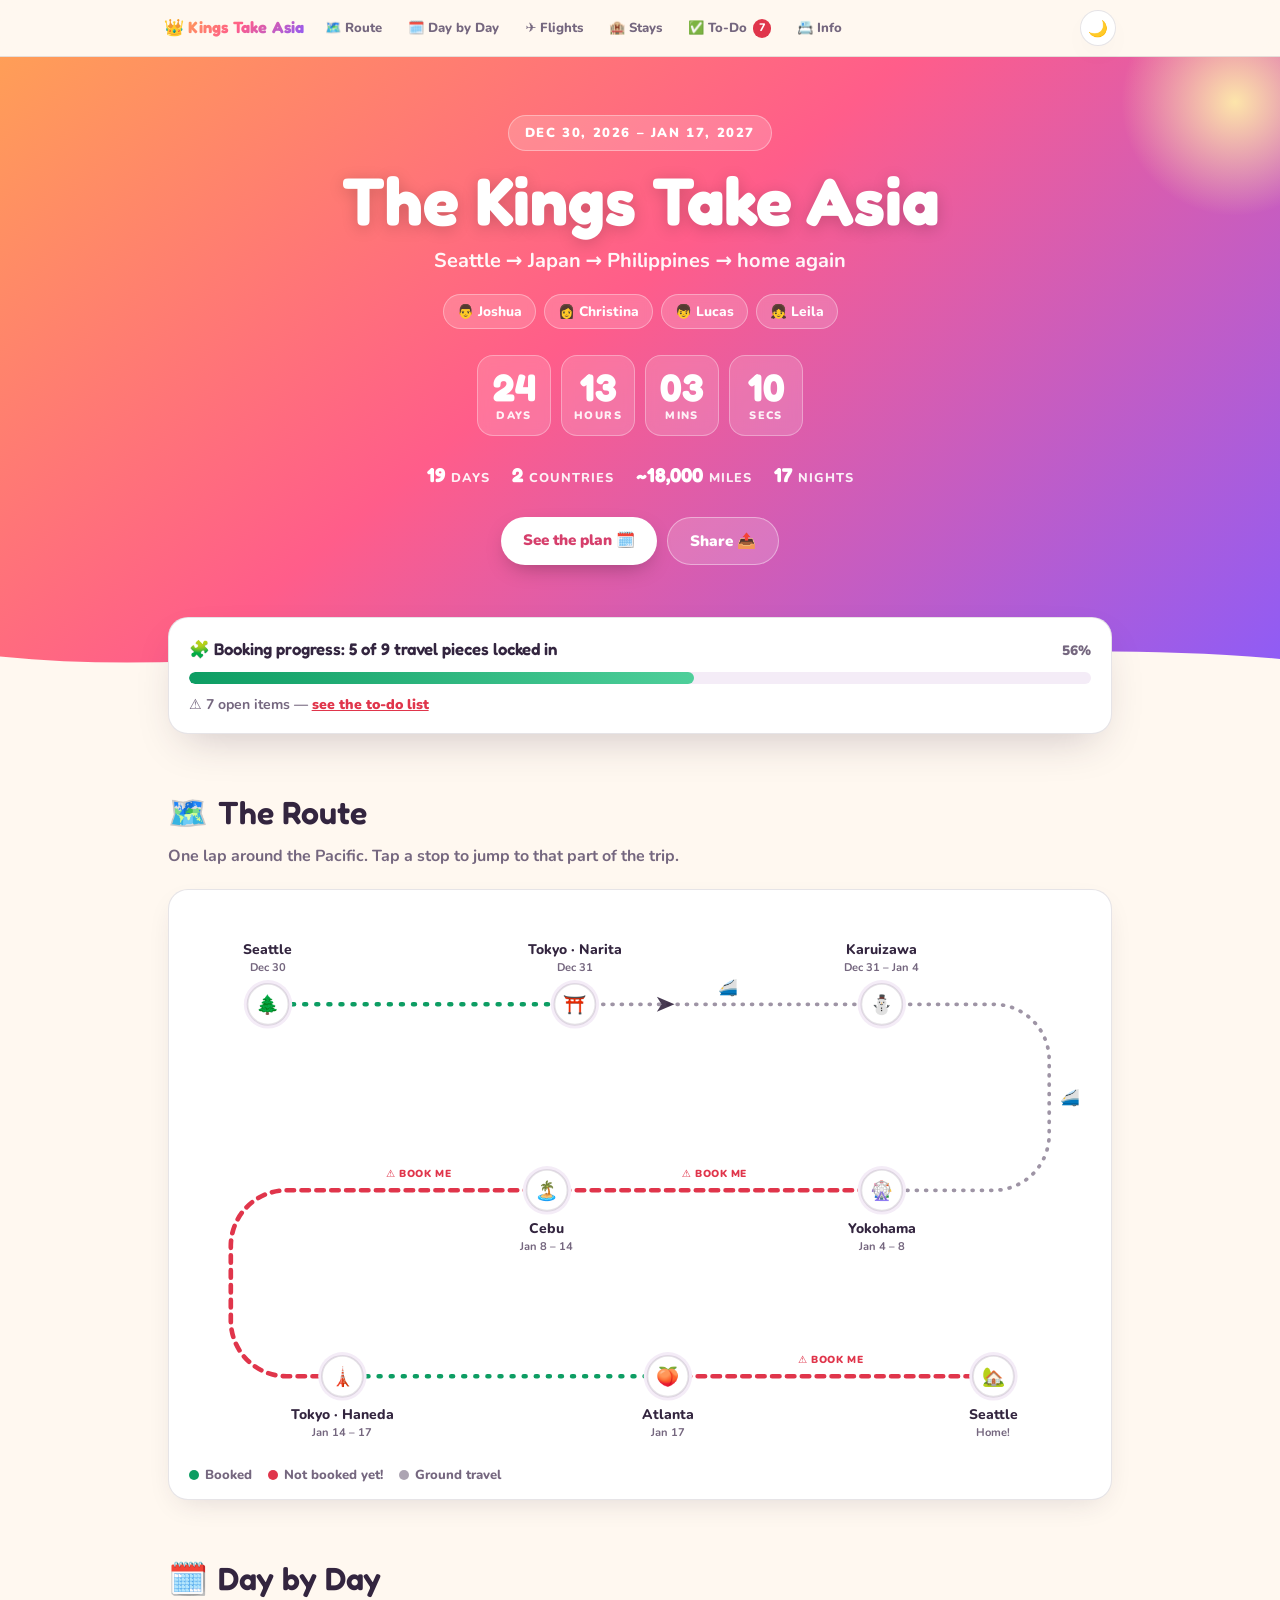
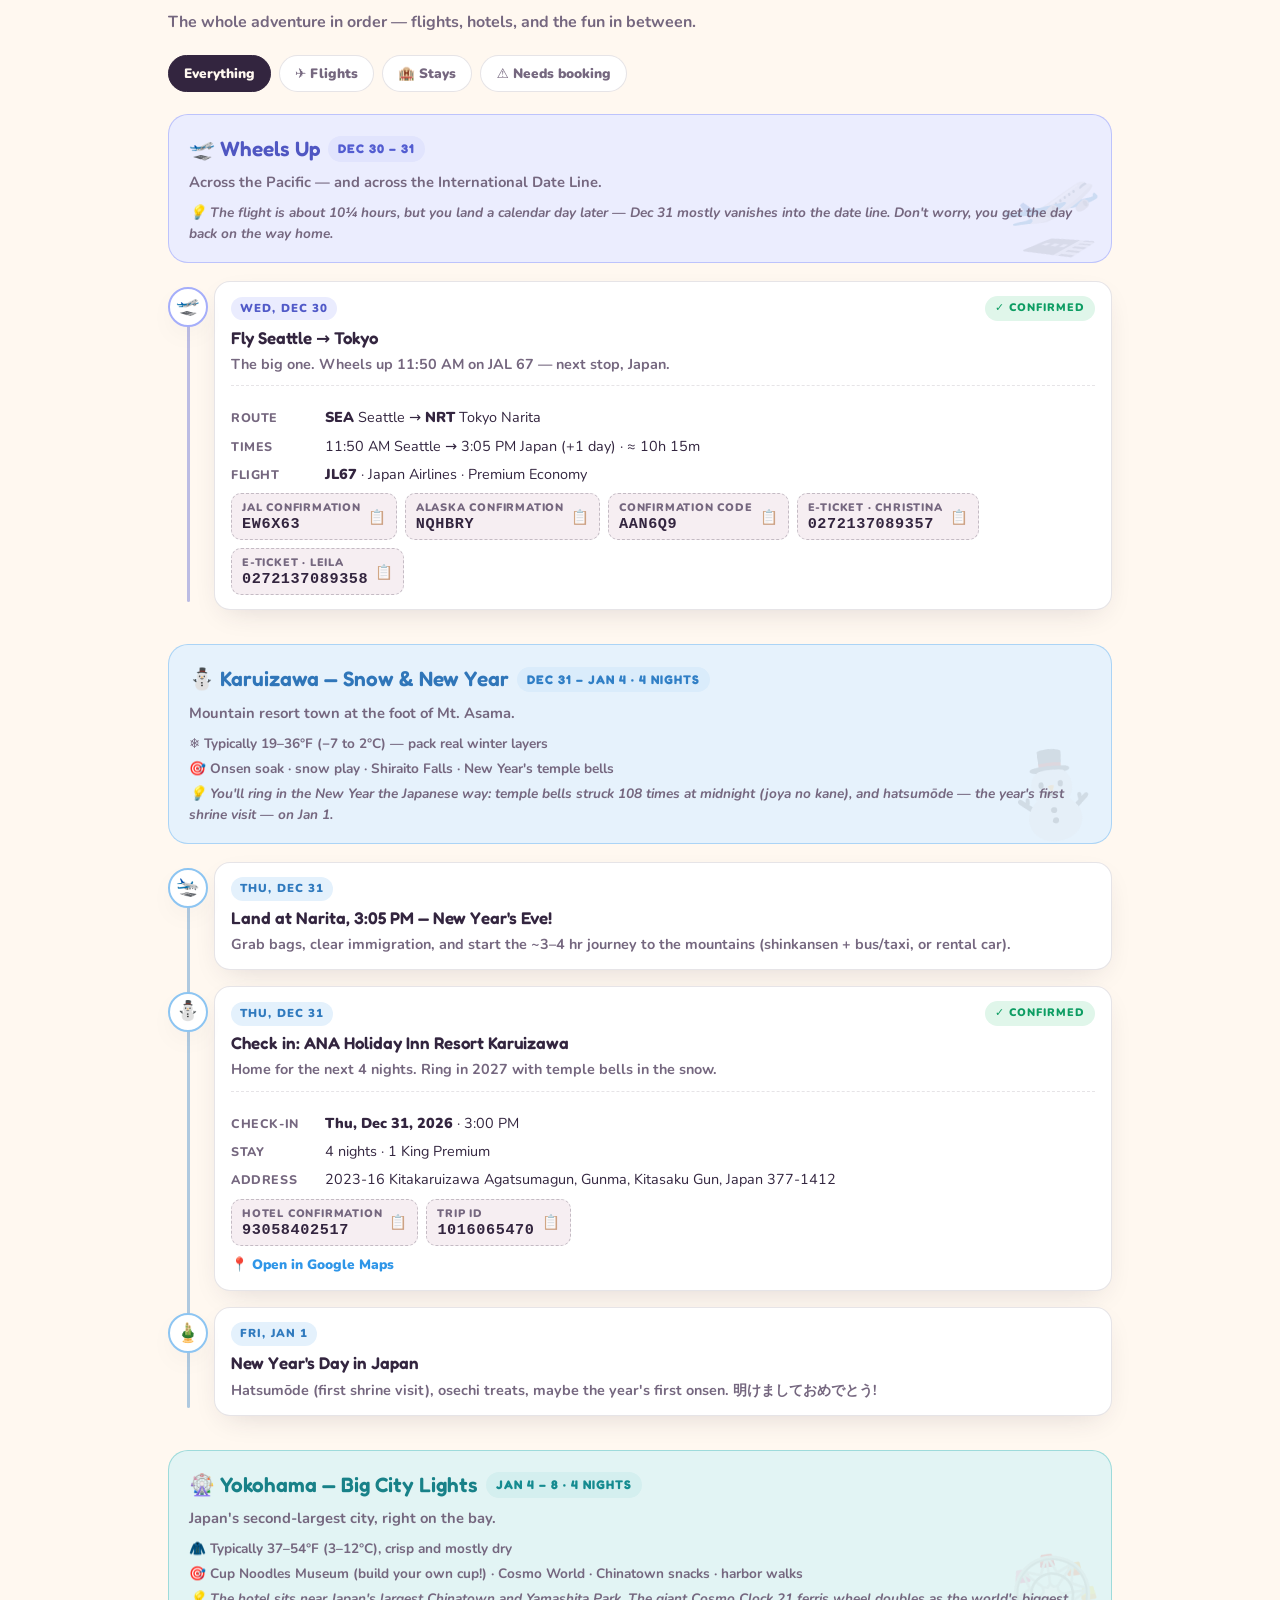
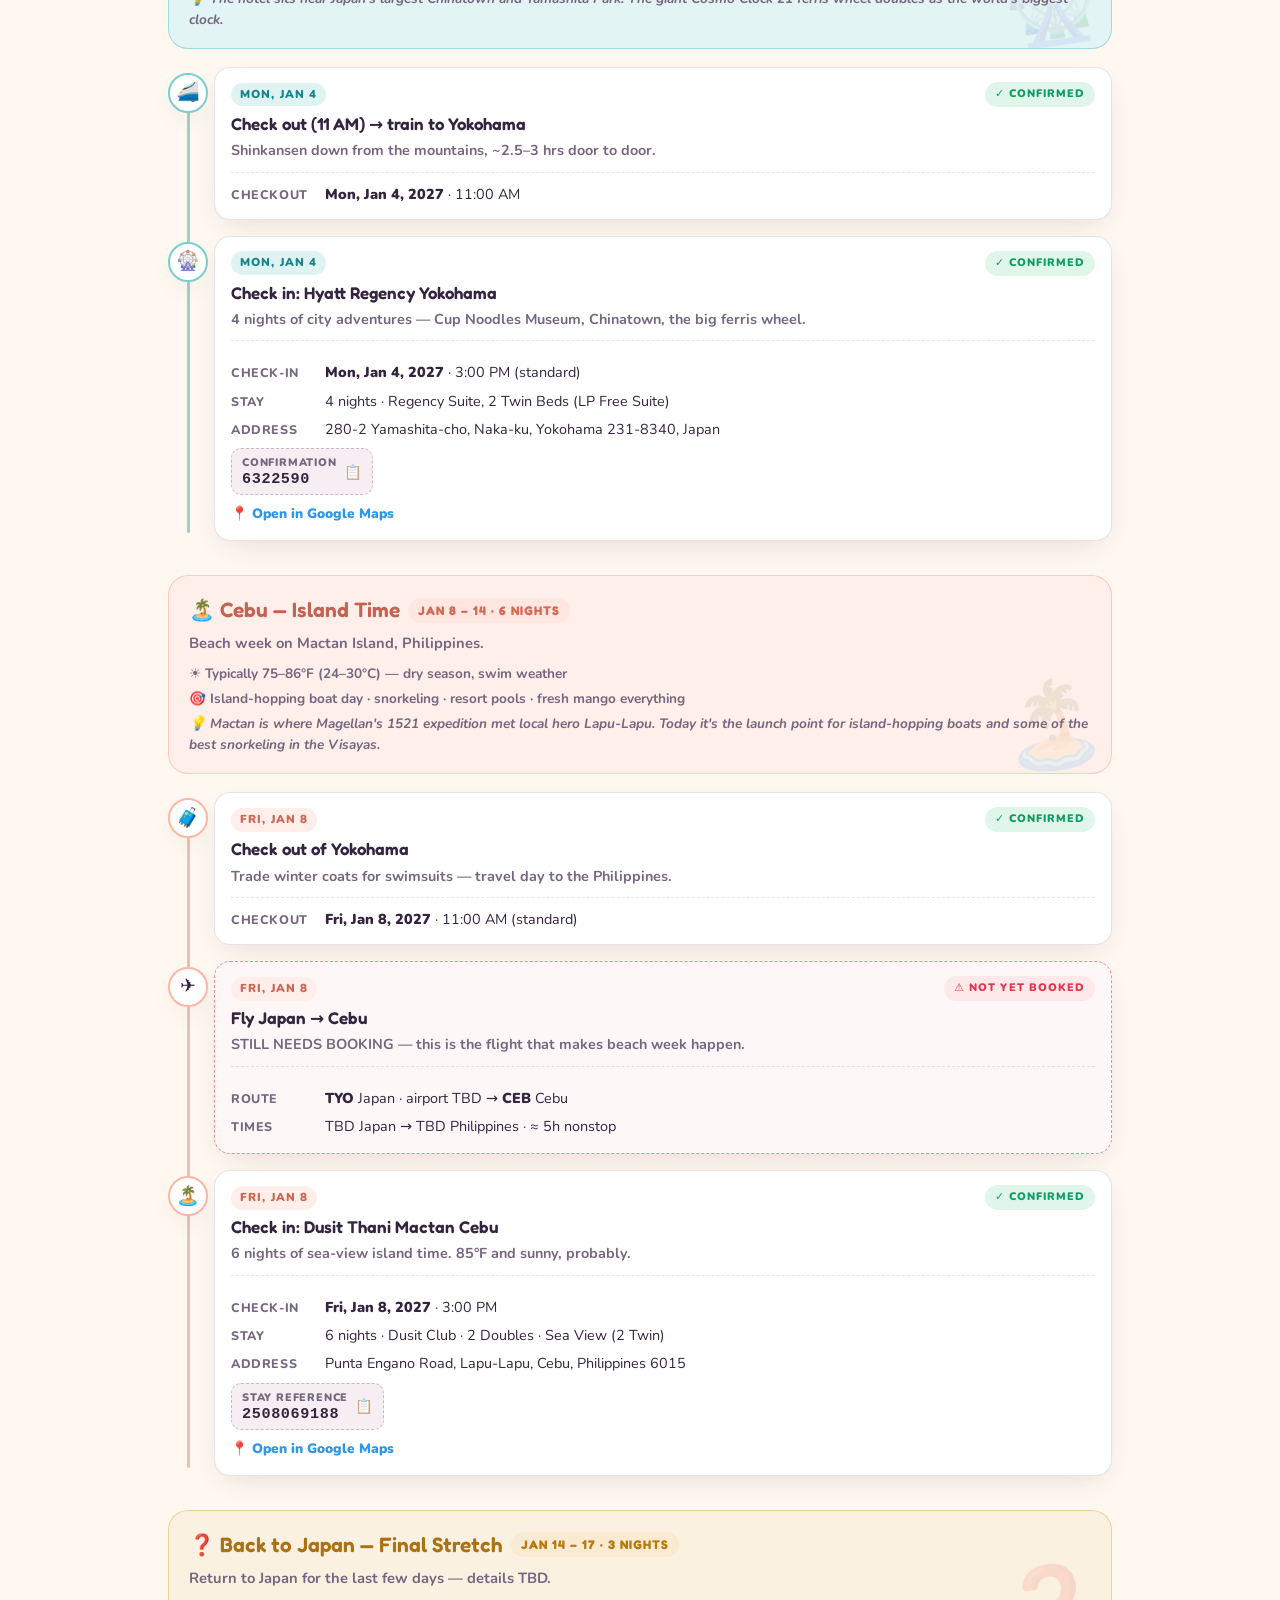
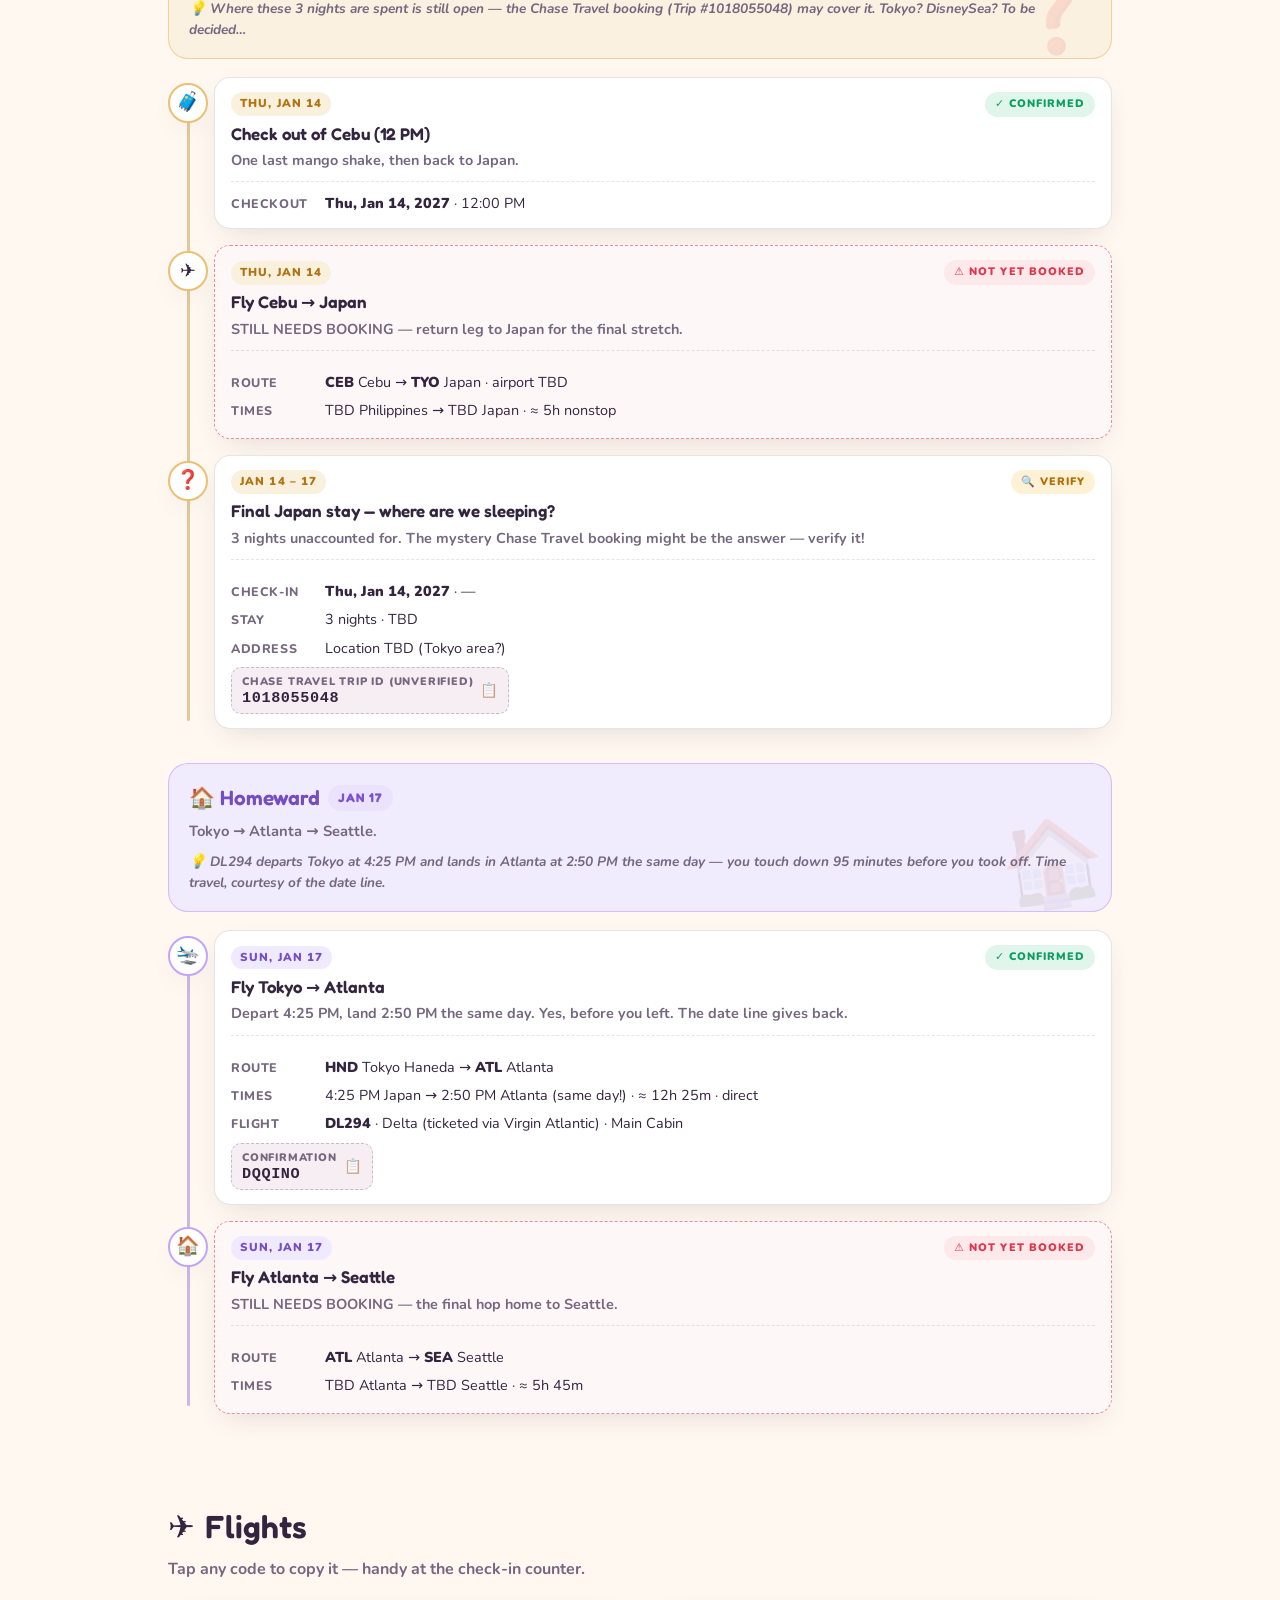
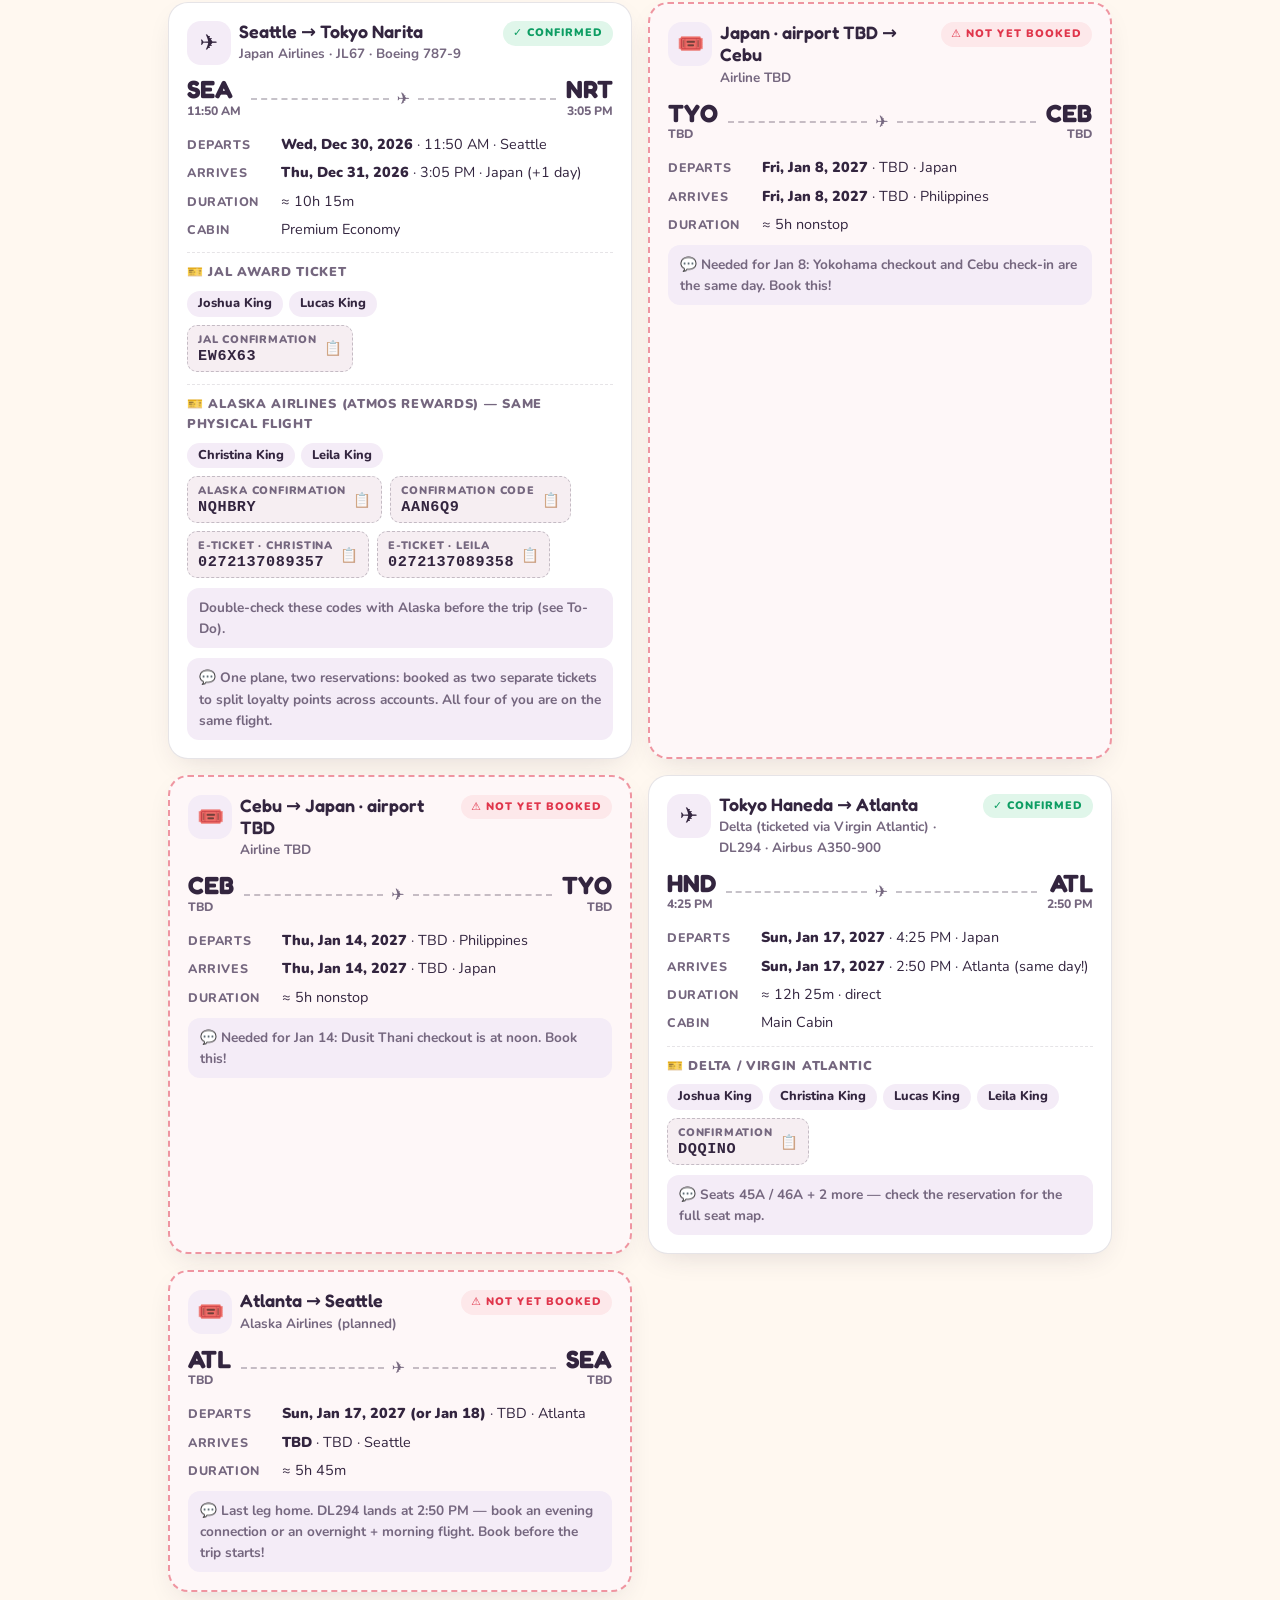
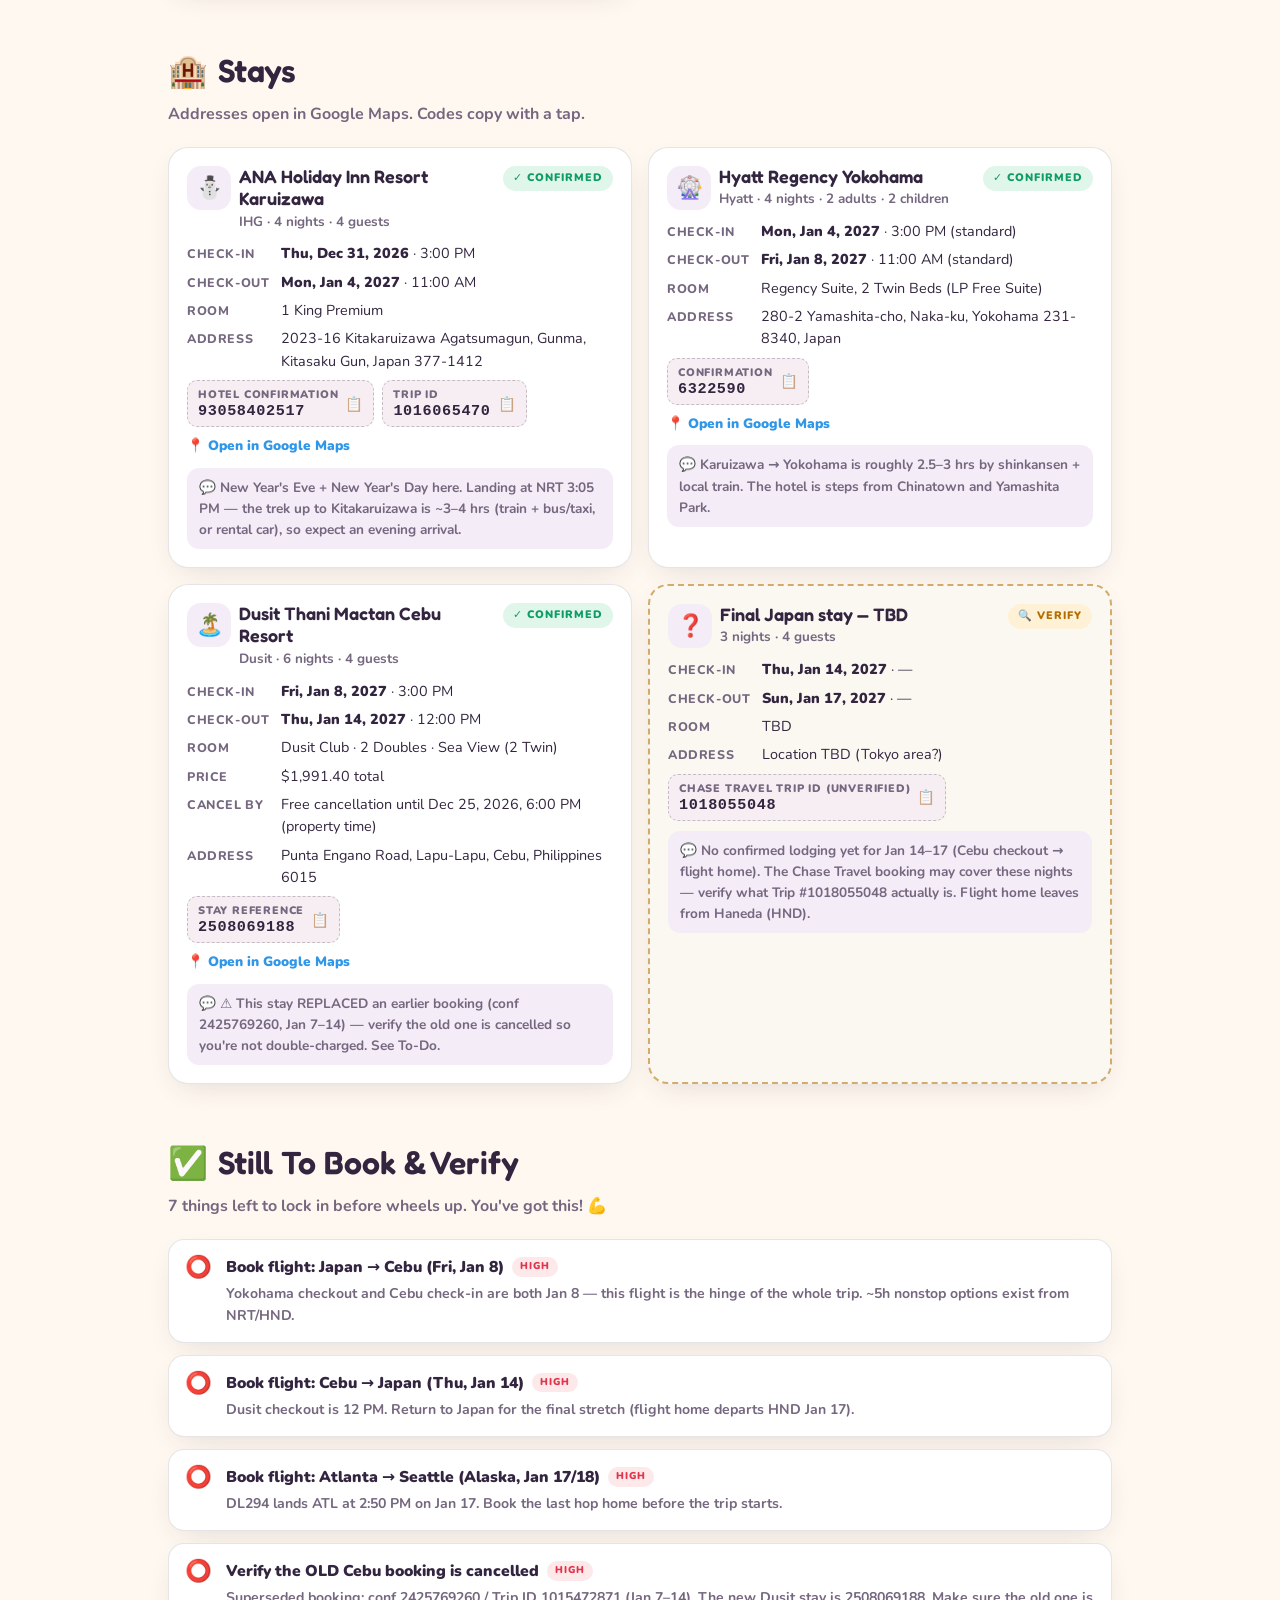
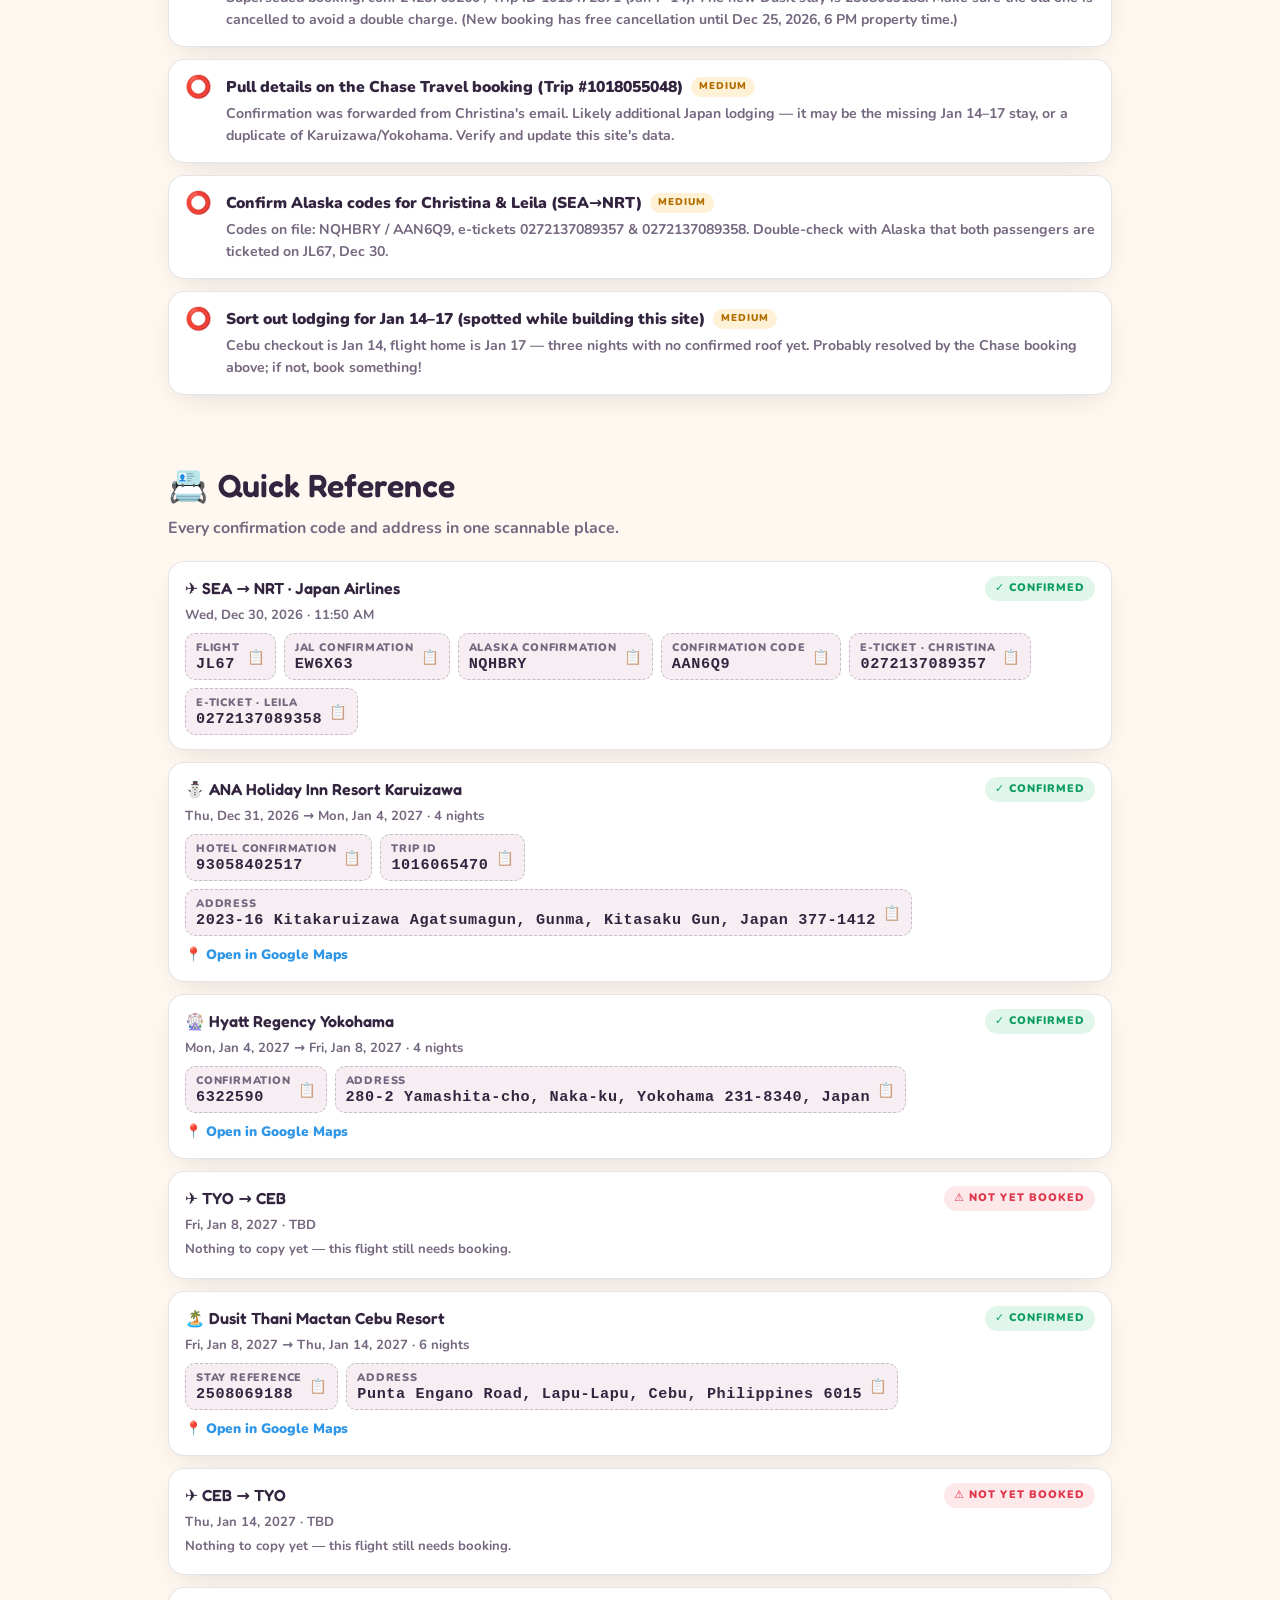
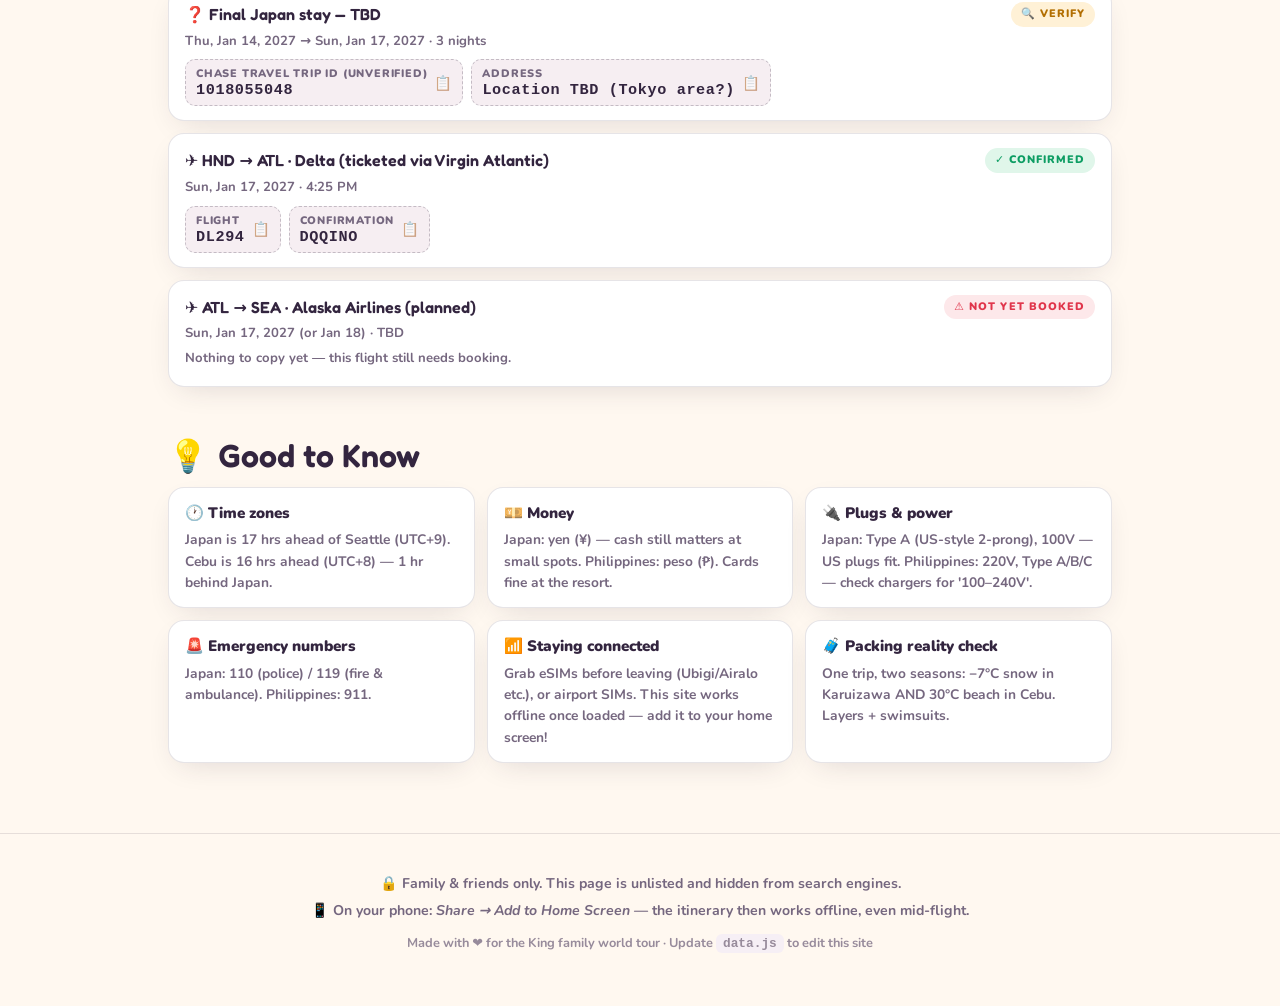
==== index.html @ c7a1ce99 "Build family Asia trip itinerary site (Dec 2026 – Jan 2027) Static, dependency-free site rendered en" ====
<!DOCTYPE html>
<html lang="en">
<head>
  <meta charset="UTF-8">
  <meta name="viewport" content="width=device-width, initial-scale=1, viewport-fit=cover">
  <title>The Kings Take Asia ✈️ Dec 2026 – Jan 2027</title>

  <!-- Private trip site: keep out of search engines -->
  <meta name="robots" content="noindex, nofollow, noarchive">
  <meta name="description" content="King family trip itinerary — Japan & Philippines, Dec 2026–Jan 2027.">

  <meta name="theme-color" content="#ff5d8a">
  <link rel="manifest" href="manifest.webmanifest">
  <link rel="icon" href="icons/favicon.svg" type="image/svg+xml">
  <link rel="apple-touch-icon" href="icons/apple-touch-icon.png">
  <meta name="apple-mobile-web-app-capable" content="yes">
  <meta name="apple-mobile-web-app-status-bar-style" content="black-translucent">
  <meta name="apple-mobile-web-app-title" content="Asia Trip">

  <link rel="preconnect" href="https://fonts.googleapis.com">
  <link rel="preconnect" href="https://fonts.gstatic.com" crossorigin>
  <link rel="stylesheet" href="https://fonts.googleapis.com/css2?family=Fredoka:wght@500;600;700&family=Nunito:wght@400;600;700;800;900&display=swap">

  <link rel="stylesheet" href="styles.css">
</head>
<body>

  <header class="nav" id="top">
    <div class="nav-inner">
      <a class="brand" href="#top">👑 <span>Kings&nbsp;Take&nbsp;Asia</span></a>
      <nav class="nav-links" aria-label="Sections">
        <a href="#route">🗺️ Route</a>
        <a href="#timeline">🗓️ Day&nbsp;by&nbsp;Day</a>
        <a href="#flights">✈️ Flights</a>
        <a href="#hotels">🏨 Stays</a>
        <a href="#todo">✅ To-Do <span class="todo-count" id="todoCount"></span></a>
        <a href="#info">📇 Info</a>
      </nav>
      <button class="theme-toggle" id="themeToggle" aria-label="Toggle dark mode" title="Toggle dark mode">🌙</button>
    </div>
  </header>

  <main>
    <!-- ============ HERO ============ -->
    <section class="hero">
      <div class="hero-decor" aria-hidden="true">
        <span class="cloud c1"></span><span class="cloud c2"></span><span class="cloud c3"></span>
        <span class="hero-plane">✈️</span>
        <span class="hero-sun"></span>
      </div>
      <div class="hero-inner">
        <p class="hero-kicker" id="heroDates">Dec 30, 2026 – Jan 17, 2027</p>
        <h1 id="heroTitle">The Kings Take Asia</h1>
        <p class="hero-sub" id="heroSub">Seattle → Japan → Philippines → home again</p>

        <div class="travelers" id="travelers"></div>

        <div class="countdown" id="countdown" aria-live="polite"></div>

        <div class="hero-stats" id="heroStats"></div>

        <div class="hero-actions">
          <a class="btn btn-light" href="#timeline">See the plan 🗓️</a>
          <button class="btn btn-ghost" id="shareBtn">Share 📤</button>
        </div>
      </div>
      <div class="hero-wave" aria-hidden="true">
        <svg viewBox="0 0 1440 90" preserveAspectRatio="none"><path d="M0,50 C240,95 480,0 720,35 C960,70 1200,15 1440,55 L1440,90 L0,90 Z" fill="var(--bg)"/></svg>
      </div>
    </section>

    <!-- booking progress card overlapping the hero -->
    <div class="wrap">
      <div class="progress-card reveal" id="progressCard"></div>
    </div>

    <!-- ============ ROUTE MAP ============ -->
    <section class="wrap" id="route">
      <h2 class="section-title"><span>🗺️</span> The Route</h2>
      <p class="section-sub">One lap around the Pacific. Tap a stop to jump to that part of the trip.</p>
      <div class="map-card reveal">
        <div class="map-scroll" id="routeMap"></div>
        <div class="map-legend">
          <span class="lg"><i class="dot dot-ok"></i> Booked</span>
          <span class="lg"><i class="dot dot-bad"></i> Not booked yet!</span>
          <span class="lg"><i class="dot dot-ground"></i> Ground travel</span>
        </div>
      </div>
    </section>

    <!-- ============ TIMELINE ============ -->
    <section class="wrap" id="timeline">
      <h2 class="section-title"><span>🗓️</span> Day by Day</h2>
      <p class="section-sub">The whole adventure in order — flights, hotels, and the fun in between.</p>
      <div class="filters" id="filters" role="group" aria-label="Filter timeline">
        <button class="chip" data-filter="all" aria-pressed="true">Everything</button>
        <button class="chip" data-filter="flight" aria-pressed="false">✈️ Flights</button>
        <button class="chip" data-filter="hotel" aria-pressed="false">🏨 Stays</button>
        <button class="chip chip-alert" data-filter="needed" aria-pressed="false">⚠️ Needs booking</button>
      </div>
      <div id="timelineList"></div>
    </section>

    <!-- ============ FLIGHTS ============ -->
    <section class="wrap" id="flights">
      <h2 class="section-title"><span>✈️</span> Flights</h2>
      <p class="section-sub">Tap any code to copy it — handy at the check-in counter.</p>
      <div class="card-grid" id="flightCards"></div>
    </section>

    <!-- ============ HOTELS ============ -->
    <section class="wrap" id="hotels">
      <h2 class="section-title"><span>🏨</span> Stays</h2>
      <p class="section-sub">Addresses open in Google Maps. Codes copy with a tap.</p>
      <div class="card-grid" id="hotelCards"></div>
    </section>

    <!-- ============ TO-DO ============ -->
    <section class="wrap" id="todo">
      <h2 class="section-title"><span>✅</span> Still To Book &amp; Verify</h2>
      <p class="section-sub" id="todoSub"></p>
      <div id="todoList"></div>
    </section>

    <!-- ============ QUICK REFERENCE ============ -->
    <section class="wrap" id="info">
      <h2 class="section-title"><span>📇</span> Quick Reference</h2>
      <p class="section-sub">Every confirmation code and address in one scannable place.</p>
      <div id="quickRef"></div>

      <h2 class="section-title mt"><span>💡</span> Good to Know</h2>
      <div class="know-grid" id="goodToKnow"></div>
    </section>
  </main>

  <footer class="footer">
    <p><strong>🔒 Family &amp; friends only.</strong> This page is unlisted and hidden from search engines.</p>
    <p>📱 On your phone: <em>Share → Add to Home Screen</em> — the itinerary then works offline, even mid-flight.</p>
    <p class="footer-heart">Made with ❤️ for the King family world tour · Update <code>data.js</code> to edit this site</p>
  </footer>

  <div class="toast" id="toast" role="status" aria-live="polite"></div>

  <script src="data.js"></script>
  <script src="app.js"></script>
</body>
</html>
---- styles.css ----
/* ============================================================
   KINGS TAKE ASIA — styles
   Mobile-first, light & dark themes, playful travel-poster vibe
   ============================================================ */

:root {
  --bg: #fff8f0;
  --card: #ffffff;
  --ink: #33253f;
  --muted: #75677f;
  --line: rgba(51, 37, 63, 0.12);
  --chip: #f4ecf7;
  --code-bg: #f6eef2;

  --sunset-a: #ff9e57;
  --sunset-b: #ff5d8a;
  --sunset-c: #8e5cf7;
  --hero-grad: linear-gradient(140deg, #ff9e57 0%, #ff5d8a 45%, #8e5cf7 100%);

  --ok: #0d9d63;
  --ok-bg: #e0f6ea;
  --bad: #e0354b;
  --bad-bg: #fde8ea;
  --warn: #b26e00;
  --warn-bg: #fff1d6;

  --ph-wheelsup: #5b6bf5;
  --ph-karuizawa: #2f96e8;
  --ph-yokohama: #0ea5a4;
  --ph-cebu: #ff7a59;
  --ph-finaljapan: #d98e00;
  --ph-homeward: #8e5cf7;

  --shadow: 0 10px 30px -12px rgba(51, 37, 63, 0.18);
  --shadow-lg: 0 18px 44px -16px rgba(51, 37, 63, 0.25);
  --radius: 20px;
  --font-display: "Fredoka", "Nunito", system-ui, sans-serif;
  --font-body: "Nunito", system-ui, -apple-system, "Segoe UI", sans-serif;
  --font-mono: ui-monospace, "SF Mono", SFMono-Regular, Menlo, Consolas, monospace;
}

[data-theme="dark"] {
  --bg: #171221;
  --card: #221a30;
  --ink: #f3edf7;
  --muted: #a89fb5;
  --line: rgba(243, 237, 247, 0.13);
  --chip: #2e2440;
  --code-bg: #2b2138;

  --ok: #34c98a;
  --ok-bg: rgba(52, 201, 138, 0.16);
  --bad: #ff6478;
  --bad-bg: rgba(255, 100, 120, 0.16);
  --warn: #ffb84d;
  --warn-bg: rgba(255, 184, 77, 0.15);

  --shadow: 0 10px 30px -12px rgba(0, 0, 0, 0.55);
  --shadow-lg: 0 18px 44px -16px rgba(0, 0, 0, 0.6);
}

* { box-sizing: border-box; }
html { scroll-behavior: smooth; }
body {
  margin: 0;
  font-family: var(--font-body);
  background: var(--bg);
  color: var(--ink);
  line-height: 1.55;
  -webkit-font-smoothing: antialiased;
  overflow-x: hidden;
}
img, svg { max-width: 100%; }
a { color: inherit; }

.wrap { max-width: 980px; margin: 0 auto; padding: 0 18px; }

/* ---------------- nav ---------------- */
.nav {
  position: sticky; top: 0; z-index: 50;
  background: color-mix(in srgb, var(--bg) 82%, transparent);
  backdrop-filter: blur(12px);
  -webkit-backdrop-filter: blur(12px);
  border-bottom: 1px solid var(--line);
}
.nav-inner {
  max-width: 980px; margin: 0 auto; padding: 10px 14px;
  display: flex; align-items: center; gap: 10px;
}
.brand {
  font-family: var(--font-display); font-weight: 700; font-size: 1.02rem;
  text-decoration: none; white-space: nowrap; letter-spacing: 0.2px;
}
.brand span {
  background: var(--hero-grad);
  -webkit-background-clip: text; background-clip: text; color: transparent;
}
.nav-links {
  display: flex; gap: 4px; overflow-x: auto; scrollbar-width: none;
  -webkit-overflow-scrolling: touch; flex: 1;
}
.nav-links::-webkit-scrollbar { display: none; }
.nav-links a {
  text-decoration: none; font-weight: 800; font-size: 0.82rem;
  padding: 7px 11px; border-radius: 999px; white-space: nowrap; color: var(--muted);
  transition: background 0.2s, color 0.2s;
}
.nav-links a:hover { background: var(--chip); color: var(--ink); }
.todo-count {
  display: inline-block; min-width: 18px; text-align: center;
  background: var(--bad); color: #fff; border-radius: 999px;
  font-size: 0.68rem; padding: 1px 5px; margin-left: 2px; vertical-align: 1px;
}
.theme-toggle {
  border: 1px solid var(--line); background: var(--card); color: var(--ink);
  border-radius: 999px; width: 36px; height: 36px; font-size: 1rem;
  cursor: pointer; flex-shrink: 0; box-shadow: var(--shadow);
}

/* ---------------- hero ---------------- */
.hero {
  position: relative; overflow: hidden;
  background: var(--hero-grad);
  color: #fff; text-align: center;
  padding: 58px 18px 110px;
}
.hero-decor { position: absolute; inset: 0; pointer-events: none; }
.hero-sun {
  position: absolute; top: -70px; right: -70px; width: 230px; height: 230px;
  border-radius: 50%;
  background: radial-gradient(circle, rgba(255, 236, 170, 0.95), rgba(255, 236, 170, 0) 70%);
}
.cloud {
  position: absolute; background: rgba(255, 255, 255, 0.22);
  border-radius: 999px; filter: blur(1px);
}
.cloud::before, .cloud::after {
  content: ""; position: absolute; background: inherit; border-radius: 50%;
}
.c1 { width: 130px; height: 34px; top: 18%; left: -140px; animation: drift 46s linear infinite; }
.c1::before { width: 50px; height: 50px; top: -24px; left: 22px; }
.c1::after { width: 34px; height: 34px; top: -14px; left: 66px; }
.c2 { width: 90px; height: 26px; top: 55%; left: -100px; animation: drift 62s linear 8s infinite; }
.c2::before { width: 36px; height: 36px; top: -17px; left: 16px; }
.c2::after { width: 26px; height: 26px; top: -10px; left: 46px; }
.c3 { width: 150px; height: 38px; top: 34%; left: -160px; animation: drift 74s linear 20s infinite; }
.c3::before { width: 56px; height: 56px; top: -26px; left: 28px; }
.c3::after { width: 40px; height: 40px; top: -16px; left: 80px; }
@keyframes drift {
  from { transform: translateX(0); }
  to { transform: translateX(calc(100vw + 340px)); }
}
.hero-plane {
  position: absolute; font-size: 26px; top: 24%; left: -60px;
  animation: fly 19s linear infinite;
  filter: drop-shadow(0 4px 6px rgba(0, 0, 0, 0.18));
}
@keyframes fly {
  0%   { transform: translate(0, 0) rotate(-8deg); }
  50%  { transform: translate(55vw, -34px) rotate(4deg); }
  100% { transform: translate(calc(100vw + 120px), -10px) rotate(-6deg); }
}

.hero-inner { position: relative; max-width: 760px; margin: 0 auto; }
.hero-kicker {
  display: inline-block; font-weight: 900; font-size: 0.82rem; letter-spacing: 1.6px;
  text-transform: uppercase; background: rgba(255, 255, 255, 0.18);
  padding: 7px 16px; border-radius: 999px; margin: 0 0 14px;
  border: 1px solid rgba(255, 255, 255, 0.35);
}
.hero h1 {
  font-family: var(--font-display); font-weight: 700;
  font-size: clamp(2.5rem, 8.5vw, 4.2rem);
  margin: 0 0 8px; line-height: 1.06;
  text-shadow: 0 3px 16px rgba(0, 0, 0, 0.18);
}
.hero-sub { font-size: clamp(1rem, 3.4vw, 1.25rem); font-weight: 700; opacity: 0.95; margin: 0 0 18px; }

.travelers { display: flex; flex-wrap: wrap; gap: 8px; justify-content: center; margin-bottom: 26px; }
.traveler {
  background: rgba(255, 255, 255, 0.16); border: 1px solid rgba(255, 255, 255, 0.34);
  padding: 6px 13px; border-radius: 999px; font-weight: 800; font-size: 0.86rem;
  backdrop-filter: blur(4px);
}

.countdown { display: flex; gap: 10px; justify-content: center; margin-bottom: 24px; flex-wrap: wrap; }
.cd-box {
  background: rgba(255, 255, 255, 0.15); border: 1px solid rgba(255, 255, 255, 0.32);
  border-radius: 16px; padding: 10px 6px; min-width: 74px;
  backdrop-filter: blur(6px); -webkit-backdrop-filter: blur(6px);
}
.cd-num { font-family: var(--font-display); font-weight: 700; font-size: clamp(1.7rem, 6.5vw, 2.4rem); line-height: 1.1; font-variant-numeric: tabular-nums; }
.cd-lbl { font-size: 0.68rem; font-weight: 900; letter-spacing: 1.4px; text-transform: uppercase; opacity: 0.9; }
.cd-msg { font-family: var(--font-display); font-weight: 600; font-size: 1.25rem; }

.hero-stats { display: flex; flex-wrap: wrap; gap: 8px 22px; justify-content: center; margin-bottom: 26px; }
.hstat { display: flex; align-items: baseline; gap: 6px; }
.hstat b { font-family: var(--font-display); font-size: 1.25rem; font-weight: 700; }
.hstat span { font-size: 0.8rem; font-weight: 800; text-transform: uppercase; letter-spacing: 1px; opacity: 0.9; }

.hero-actions { display: flex; gap: 10px; justify-content: center; flex-wrap: wrap; }
.btn {
  font-family: var(--font-body); font-weight: 900; font-size: 0.95rem;
  padding: 12px 22px; border-radius: 999px; cursor: pointer;
  text-decoration: none; border: none; transition: transform 0.15s, box-shadow 0.15s;
}
.btn:active { transform: scale(0.97); }
.btn-light { background: #fff; color: #d63f6c; box-shadow: 0 8px 22px -8px rgba(0, 0, 0, 0.35); }
.btn-light:hover { transform: translateY(-2px); }
.btn-ghost { background: rgba(255, 255, 255, 0.16); color: #fff; border: 1px solid rgba(255, 255, 255, 0.4); }
.btn-ghost:hover { background: rgba(255, 255, 255, 0.26); }

.hero-wave { position: absolute; left: 0; right: 0; bottom: -1px; line-height: 0; }
.hero-wave svg { width: 100%; height: 44px; display: block; }

/* ---------------- progress card ---------------- */
.progress-card {
  background: var(--card); border: 1px solid var(--line); border-radius: var(--radius);
  box-shadow: var(--shadow-lg); padding: 18px 20px;
  margin: -58px auto 0; position: relative; z-index: 2;
}
.progress-top { display: flex; justify-content: space-between; align-items: baseline; gap: 10px; flex-wrap: wrap; margin-bottom: 10px; }
.progress-title { font-family: var(--font-display); font-weight: 600; font-size: 1.05rem; }
.progress-pct { font-weight: 900; color: var(--muted); font-size: 0.85rem; }
.progress-bar { height: 12px; border-radius: 999px; background: var(--chip); overflow: hidden; }
.progress-fill {
  height: 100%; border-radius: 999px;
  background: linear-gradient(90deg, var(--ok), #4ecf9a);
  transition: width 1.2s cubic-bezier(0.2, 0.8, 0.2, 1);
}
.progress-note { margin: 10px 0 0; font-size: 0.88rem; color: var(--muted); font-weight: 700; }
.progress-note a { color: var(--bad); font-weight: 900; }

/* ---------------- sections ---------------- */
section.wrap { padding-top: 54px; scroll-margin-top: 64px; }
.section-title {
  font-family: var(--font-display); font-weight: 600;
  font-size: clamp(1.5rem, 5vw, 2rem); margin: 0 0 6px;
  display: flex; align-items: center; gap: 10px;
}
.section-title.mt { margin-top: 44px; }
.section-sub { margin: 0 0 20px; color: var(--muted); font-weight: 700; }

/* ---------------- route map ---------------- */
.map-card {
  background: var(--card); border: 1px solid var(--line);
  border-radius: var(--radius); box-shadow: var(--shadow); padding: 12px 6px 6px;
}
.map-scroll { overflow-x: auto; -webkit-overflow-scrolling: touch; }
.map-scroll svg { min-width: 730px; display: block; margin: 0 auto; }
.map-stop { cursor: pointer; }
.map-stop circle.halo { transition: r 0.2s; }
.map-stop:hover circle.halo { r: 30; }
.map-label { font-family: var(--font-body); font-weight: 800; font-size: 15px; fill: var(--ink); }
.map-sublabel { font-family: var(--font-body); font-weight: 700; font-size: 12px; fill: var(--muted); }
.map-seg-label { font-family: var(--font-body); font-weight: 900; font-size: 11px; letter-spacing: 0.6px; }
.map-legend { display: flex; gap: 16px; flex-wrap: wrap; padding: 10px 14px 8px; font-size: 0.82rem; font-weight: 800; color: var(--muted); }
.lg { display: inline-flex; align-items: center; gap: 6px; }
.dot { width: 10px; height: 10px; border-radius: 50%; display: inline-block; }
.dot-ok { background: var(--ok); }
.dot-bad { background: var(--bad); }
.dot-ground { background: var(--muted); opacity: 0.6; }

@keyframes dashflow { to { stroke-dashoffset: -26; } }
.seg-ok { stroke: var(--ok); animation: dashflow 1.6s linear infinite; }
.seg-bad { stroke: var(--bad); animation: pulse-line 1.6s ease-in-out infinite; }
@keyframes pulse-line { 0%, 100% { opacity: 1; } 50% { opacity: 0.45; } }
.seg-ground { stroke: var(--muted); opacity: 0.7; }

/* ---------------- filters ---------------- */
.filters { display: flex; gap: 8px; flex-wrap: wrap; margin-bottom: 22px; }
.chip {
  font-family: var(--font-body); font-weight: 900; font-size: 0.85rem;
  border: 1.5px solid var(--line); background: var(--card); color: var(--muted);
  padding: 8px 15px; border-radius: 999px; cursor: pointer; transition: all 0.2s;
}
.chip[aria-pressed="true"] { background: var(--ink); color: var(--bg); border-color: var(--ink); }
.chip-alert[aria-pressed="true"] { background: var(--bad); border-color: var(--bad); color: #fff; }

/* ---------------- timeline ---------------- */
.chapter { margin-bottom: 10px; scroll-margin-top: 70px; }
.chapter-head {
  border-radius: var(--radius); padding: 18px 20px; margin-bottom: 18px;
  background: color-mix(in srgb, var(--ph) 12%, var(--card));
  border: 1.5px solid color-mix(in srgb, var(--ph) 32%, transparent);
  position: relative; overflow: hidden;
}
.chapter-head::after {
  content: attr(data-emoji); position: absolute; right: 6px; bottom: -18px;
  font-size: 5.2rem; opacity: 0.13; transform: rotate(-8deg);
}
.chapter-name {
  font-family: var(--font-display); font-weight: 600; font-size: 1.3rem;
  margin: 0; color: color-mix(in srgb, var(--ph) 72%, var(--ink));
  display: flex; align-items: center; gap: 8px; flex-wrap: wrap;
}
.chapter-dates {
  font-size: 0.78rem; font-weight: 900; letter-spacing: 1px; text-transform: uppercase;
  background: color-mix(in srgb, var(--ph) 18%, var(--card));
  color: color-mix(in srgb, var(--ph) 80%, var(--ink));
  padding: 3px 10px; border-radius: 999px;
}
.chapter-tagline { margin: 6px 0 0; font-weight: 700; color: var(--muted); font-size: 0.92rem; }
.chapter-meta { margin: 8px 0 0; font-size: 0.85rem; font-weight: 700; color: var(--muted); display: flex; flex-direction: column; gap: 4px; position: relative; z-index: 1; }
.chapter-fact { font-style: italic; }

.events { position: relative; padding-left: 46px; margin-bottom: 34px; }
.events::before {
  content: ""; position: absolute; left: 19px; top: 8px; bottom: 8px; width: 3px;
  border-radius: 3px; background: color-mix(in srgb, var(--ph) 30%, var(--line));
}
.event { position: relative; margin-bottom: 16px; }
.event-dot {
  position: absolute; left: -46px; top: 6px; width: 40px; height: 40px;
  border-radius: 50%; background: var(--card);
  border: 2.5px solid color-mix(in srgb, var(--ph) 55%, var(--card));
  display: flex; align-items: center; justify-content: center; font-size: 19px;
  box-shadow: var(--shadow); z-index: 1;
}
.event-card {
  background: var(--card); border: 1px solid var(--line); border-radius: 16px;
  padding: 14px 16px; box-shadow: var(--shadow);
  transition: transform 0.18s, box-shadow 0.18s;
}
.event-card:hover { transform: translateY(-2px); box-shadow: var(--shadow-lg); }
.event.needed .event-card { border: 1.5px dashed color-mix(in srgb, var(--bad) 55%, transparent); background: color-mix(in srgb, var(--bad) 4%, var(--card)); }
.event-top { display: flex; align-items: center; gap: 8px; flex-wrap: wrap; margin-bottom: 4px; }
.event-date {
  font-size: 0.72rem; font-weight: 900; letter-spacing: 1.1px; text-transform: uppercase;
  color: color-mix(in srgb, var(--ph) 75%, var(--ink));
  background: color-mix(in srgb, var(--ph) 13%, var(--card));
  padding: 3px 9px; border-radius: 999px;
}
.event-title { font-family: var(--font-display); font-weight: 600; font-size: 1.06rem; margin: 0; }
.event-blurb { margin: 2px 0 0; color: var(--muted); font-weight: 700; font-size: 0.9rem; }
.event-details { margin-top: 10px; padding-top: 10px; border-top: 1px dashed var(--line); }

/* ---------------- badges ---------------- */
.badge {
  font-size: 0.68rem; font-weight: 900; letter-spacing: 1px; text-transform: uppercase;
  padding: 4px 10px; border-radius: 999px; white-space: nowrap; margin-left: auto;
}
.badge-confirmed { background: var(--ok-bg); color: var(--ok); }
.badge-needed { background: var(--bad-bg); color: var(--bad); animation: throb 1.8s ease-in-out infinite; }
.badge-verify { background: var(--warn-bg); color: var(--warn); }
@keyframes throb { 0%, 100% { box-shadow: 0 0 0 0 color-mix(in srgb, var(--bad) 35%, transparent); } 55% { box-shadow: 0 0 0 7px transparent; } }

/* ---------------- code chips / copy ---------------- */
.codes { display: flex; flex-wrap: wrap; gap: 8px; margin-top: 8px; }
.copy {
  display: inline-flex; align-items: center; gap: 7px;
  background: var(--code-bg); border: 1px dashed color-mix(in srgb, var(--ink) 25%, transparent);
  border-radius: 10px; padding: 6px 10px; cursor: pointer;
  font-family: var(--font-body); color: var(--ink); text-align: left;
  transition: border-color 0.2s, background 0.2s;
}
.copy:hover { border-color: var(--sunset-b); }
.copy .cl { font-size: 0.68rem; font-weight: 900; text-transform: uppercase; letter-spacing: 0.8px; color: var(--muted); display: block; }
.copy .cv { font-family: var(--font-mono); font-weight: 700; font-size: 0.95rem; letter-spacing: 0.6px; display: block; }
.copy .ci { font-size: 0.9rem; opacity: 0.6; }
.copy.copied { background: var(--ok-bg); border-color: var(--ok); }
.copy.copied .ci { opacity: 1; }

/* ---------------- generic cards (flights/hotels) ---------------- */
.card-grid { display: grid; gap: 16px; }
@media (min-width: 760px) { .card-grid { grid-template-columns: 1fr 1fr; } }
.tcard {
  background: var(--card); border: 1px solid var(--line); border-radius: var(--radius);
  box-shadow: var(--shadow); padding: 18px; position: relative;
  transition: transform 0.18s, box-shadow 0.18s;
}
.tcard:hover { transform: translateY(-3px); box-shadow: var(--shadow-lg); }
.tcard.needed { border: 2px dashed color-mix(in srgb, var(--bad) 50%, transparent); background: color-mix(in srgb, var(--bad) 4%, var(--card)); }
.tcard.verify { border: 2px dashed color-mix(in srgb, var(--warn) 55%, transparent); background: color-mix(in srgb, var(--warn) 5%, var(--card)); }
.tcard-top { display: flex; align-items: flex-start; gap: 8px; margin-bottom: 10px; }
.tcard-emoji {
  width: 44px; height: 44px; border-radius: 14px; flex-shrink: 0;
  display: flex; align-items: center; justify-content: center; font-size: 22px;
  background: var(--chip);
}
.tcard-title { font-family: var(--font-display); font-weight: 600; font-size: 1.12rem; margin: 0; line-height: 1.25; }
.tcard-sub { color: var(--muted); font-weight: 700; font-size: 0.84rem; margin: 1px 0 0; }

.route-line { display: flex; align-items: center; gap: 10px; margin: 12px 0; }
.route-code { font-family: var(--font-display); font-weight: 700; font-size: 1.55rem; line-height: 1; }
.route-city { font-size: 0.76rem; color: var(--muted); font-weight: 800; }
.route-arrow { flex: 1; display: flex; align-items: center; color: var(--muted); }
.route-arrow::before, .route-arrow::after { content: ""; flex: 1; border-top: 2px dashed color-mix(in srgb, var(--ink) 28%, transparent); }
.route-arrow span { padding: 0 8px; font-size: 1rem; }

.fact-rows { display: grid; gap: 6px; margin: 10px 0 2px; }
.fact { display: flex; gap: 8px; font-size: 0.9rem; align-items: baseline; }
.fact b { font-weight: 900; white-space: nowrap; }
.fact .fl { color: var(--muted); font-weight: 800; font-size: 0.78rem; text-transform: uppercase; letter-spacing: 0.6px; min-width: 86px; }
.tnote {
  margin: 10px 0 0; font-size: 0.85rem; font-weight: 700; color: var(--muted);
  background: var(--chip); border-radius: 12px; padding: 9px 12px;
}
.pax-list { display: flex; flex-wrap: wrap; gap: 6px; margin-top: 8px; }
.pax { background: var(--chip); border-radius: 999px; padding: 3px 11px; font-size: 0.8rem; font-weight: 800; }
.res-block { border-top: 1px dashed var(--line); margin-top: 12px; padding-top: 10px; }
.res-via { font-size: 0.8rem; font-weight: 900; text-transform: uppercase; letter-spacing: 0.7px; color: var(--muted); margin: 0; }
.map-link { display: inline-flex; align-items: center; gap: 6px; font-size: 0.85rem; font-weight: 900; color: var(--ph-karuizawa); text-decoration: none; margin-top: 8px; }
.map-link:hover { text-decoration: underline; }

/* ---------------- todo ---------------- */
.todo-item {
  display: flex; gap: 14px; background: var(--card); border: 1px solid var(--line);
  border-radius: 16px; box-shadow: var(--shadow); padding: 15px 16px; margin-bottom: 12px;
}
.todo-item.done { opacity: 0.55; }
.todo-item.done .todo-title { text-decoration: line-through; }
.todo-check { font-size: 1.35rem; line-height: 1.2; flex-shrink: 0; }
.todo-title { font-weight: 900; font-size: 0.98rem; margin: 0; display: flex; gap: 8px; align-items: center; flex-wrap: wrap; }
.todo-detail { margin: 4px 0 0; color: var(--muted); font-weight: 700; font-size: 0.88rem; }
.prio {
  font-size: 0.62rem; font-weight: 900; letter-spacing: 1px; text-transform: uppercase;
  padding: 2px 8px; border-radius: 999px;
}
.prio-high { background: var(--bad-bg); color: var(--bad); }
.prio-medium { background: var(--warn-bg); color: var(--warn); }

/* ---------------- quick ref ---------------- */
.qr-group {
  background: var(--card); border: 1px solid var(--line); border-radius: 16px;
  box-shadow: var(--shadow); padding: 14px 16px; margin-bottom: 12px;
}
.qr-head { display: flex; align-items: center; gap: 8px; flex-wrap: wrap; margin-bottom: 4px; }
.qr-title { font-family: var(--font-display); font-weight: 600; font-size: 1rem; margin: 0; }
.qr-sub { color: var(--muted); font-size: 0.82rem; font-weight: 700; margin: 0 0 4px; }

.know-grid { display: grid; gap: 12px; }
@media (min-width: 640px) { .know-grid { grid-template-columns: 1fr 1fr; } }
@media (min-width: 900px) { .know-grid { grid-template-columns: 1fr 1fr 1fr; } }
.know {
  background: var(--card); border: 1px solid var(--line); border-radius: 16px;
  box-shadow: var(--shadow); padding: 14px 16px;
}
.know h3 { margin: 0 0 4px; font-size: 0.95rem; font-weight: 900; }
.know p { margin: 0; color: var(--muted); font-weight: 700; font-size: 0.86rem; }

/* ---------------- footer / toast / misc ---------------- */
.footer {
  margin-top: 70px; padding: 34px 18px 46px; text-align: center;
  border-top: 1px solid var(--line); color: var(--muted); font-weight: 700; font-size: 0.88rem;
}
.footer p { margin: 5px 0; }
.footer code { background: var(--chip); padding: 2px 7px; border-radius: 6px; font-family: var(--font-mono); font-size: 0.8rem; }
.footer-heart { opacity: 0.75; font-size: 0.8rem; margin-top: 12px !important; }

.toast {
  position: fixed; left: 50%; bottom: 26px; transform: translateX(-50%) translateY(80px);
  background: var(--ink); color: var(--bg); font-weight: 900; font-size: 0.9rem;
  padding: 11px 20px; border-radius: 999px; box-shadow: var(--shadow-lg);
  opacity: 0; transition: transform 0.3s cubic-bezier(0.2, 0.9, 0.3, 1.3), opacity 0.3s;
  pointer-events: none; z-index: 99; max-width: 88vw; text-align: center;
}
.toast.show { transform: translateX(-50%) translateY(0); opacity: 1; }

.reveal { opacity: 0; transform: translateY(16px); }
.reveal.in { opacity: 1; transform: none; transition: opacity 0.55s ease, transform 0.55s ease; }

@media (prefers-reduced-motion: reduce) {
  *, *::before, *::after { animation: none !important; transition: none !important; }
  html { scroll-behavior: auto; }
  .reveal { opacity: 1; transform: none; }
}

@media print {
  .nav, .hero-decor, .hero-actions, .filters, .theme-toggle, .map-card, .footer .footer-heart { display: none !important; }
  .reveal { opacity: 1 !important; transform: none !important; }
  body { background: #fff; color: #000; }
  .hero { background: none; color: #000; padding: 10px; }
  .tcard, .event-card, .qr-group, .todo-item { box-shadow: none; break-inside: avoid; }
  section.wrap { padding-top: 18px; }
}
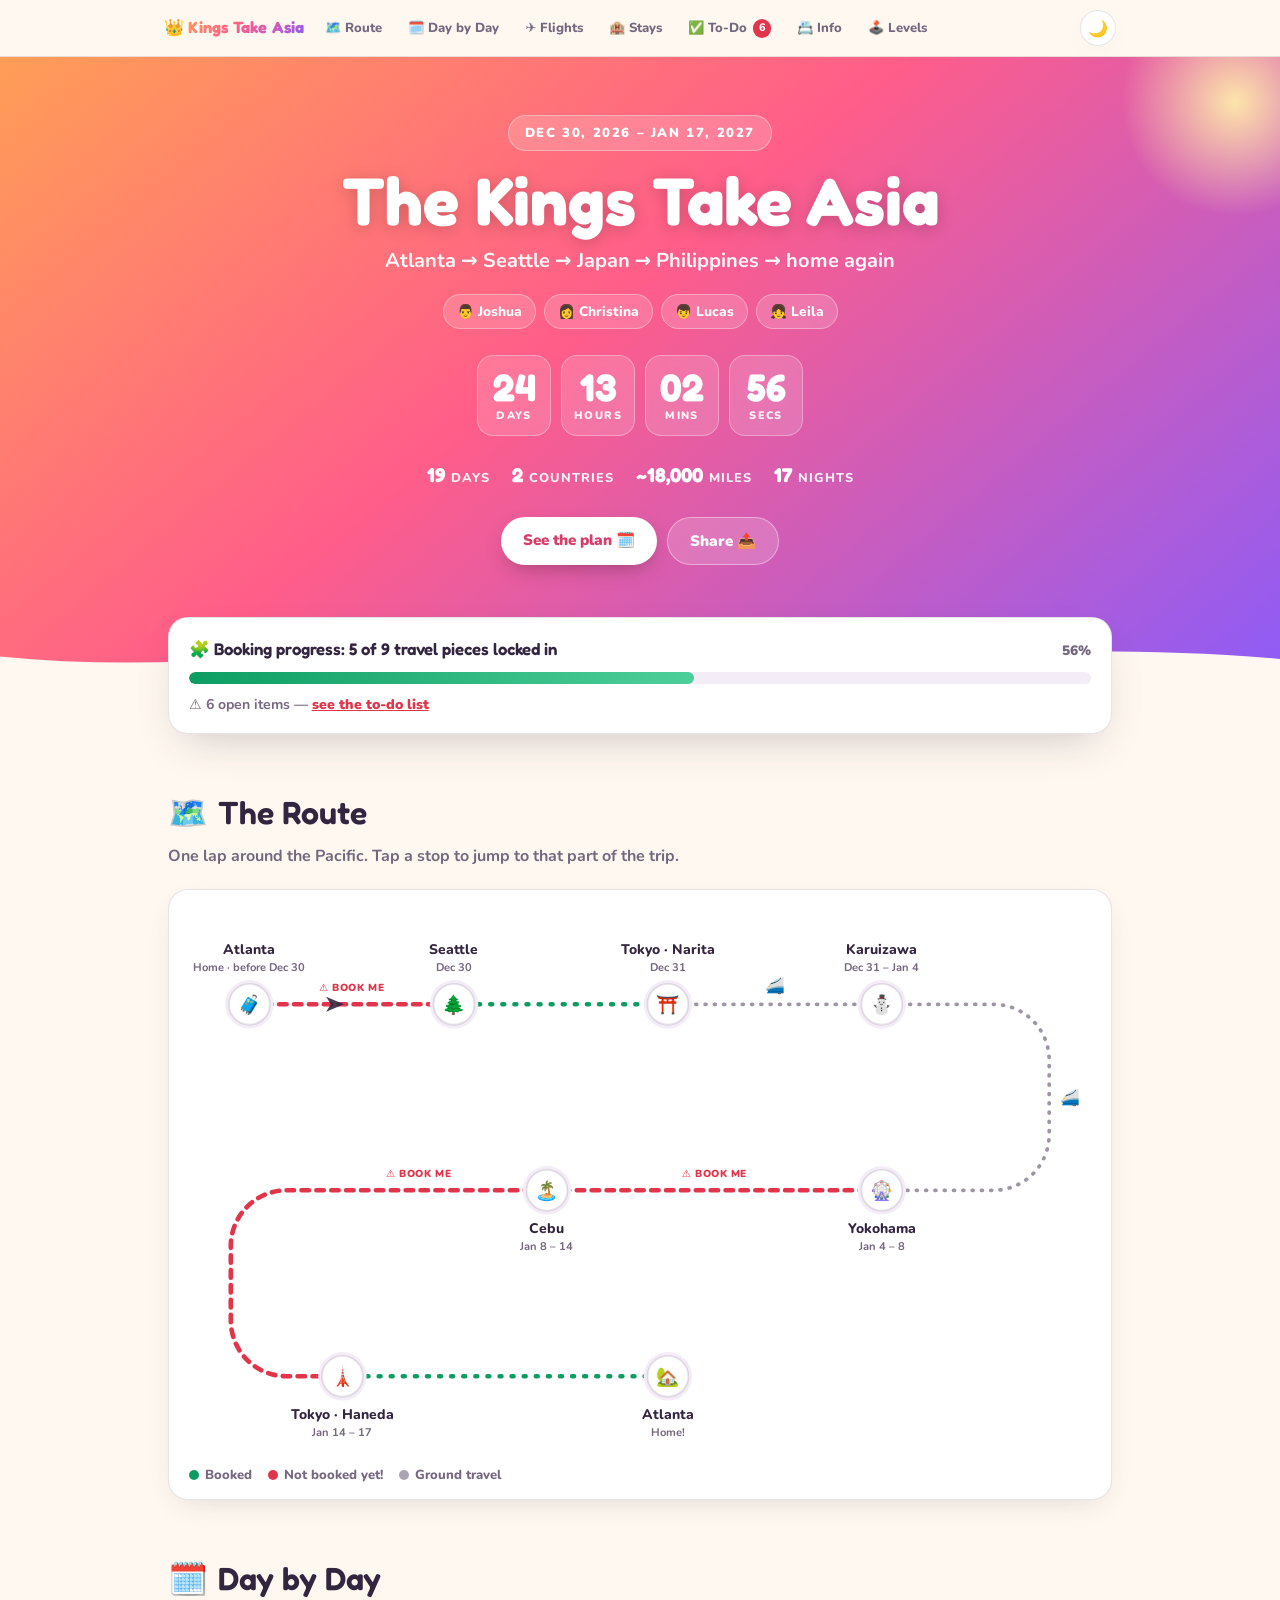
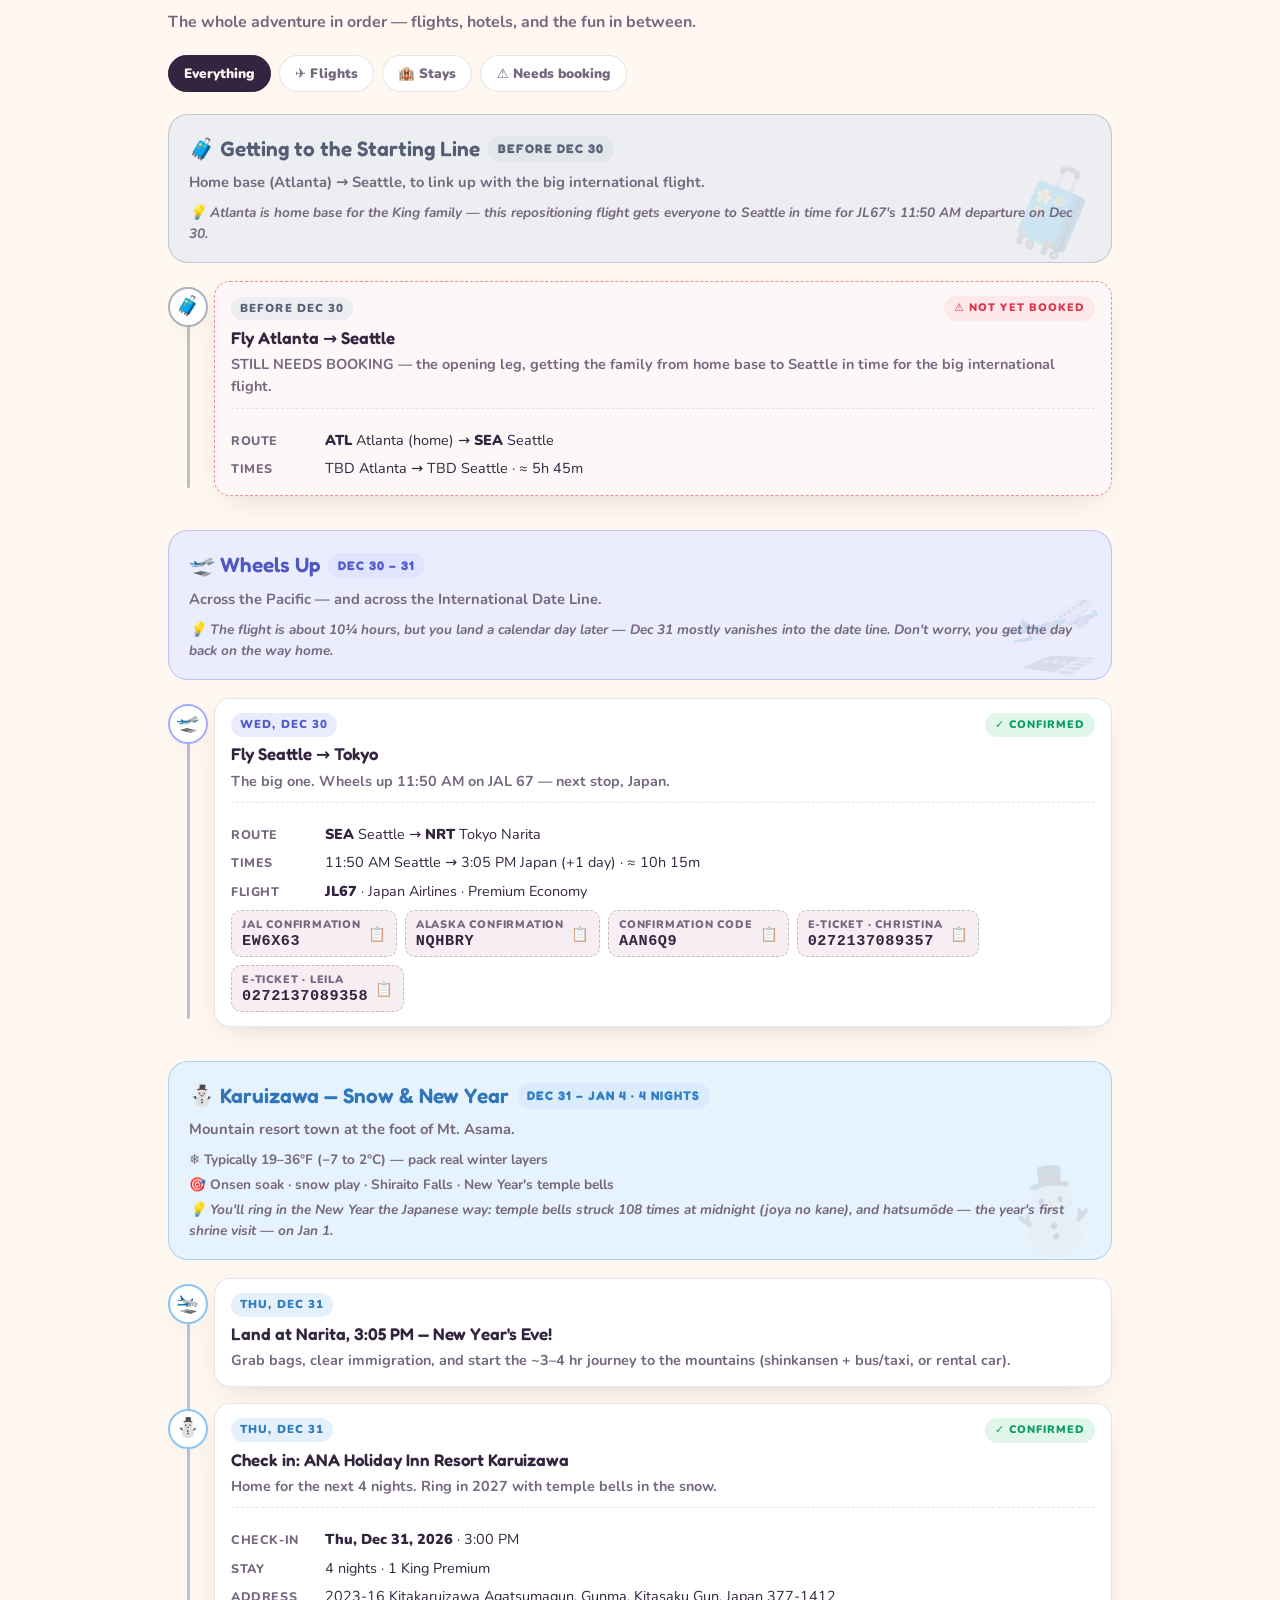
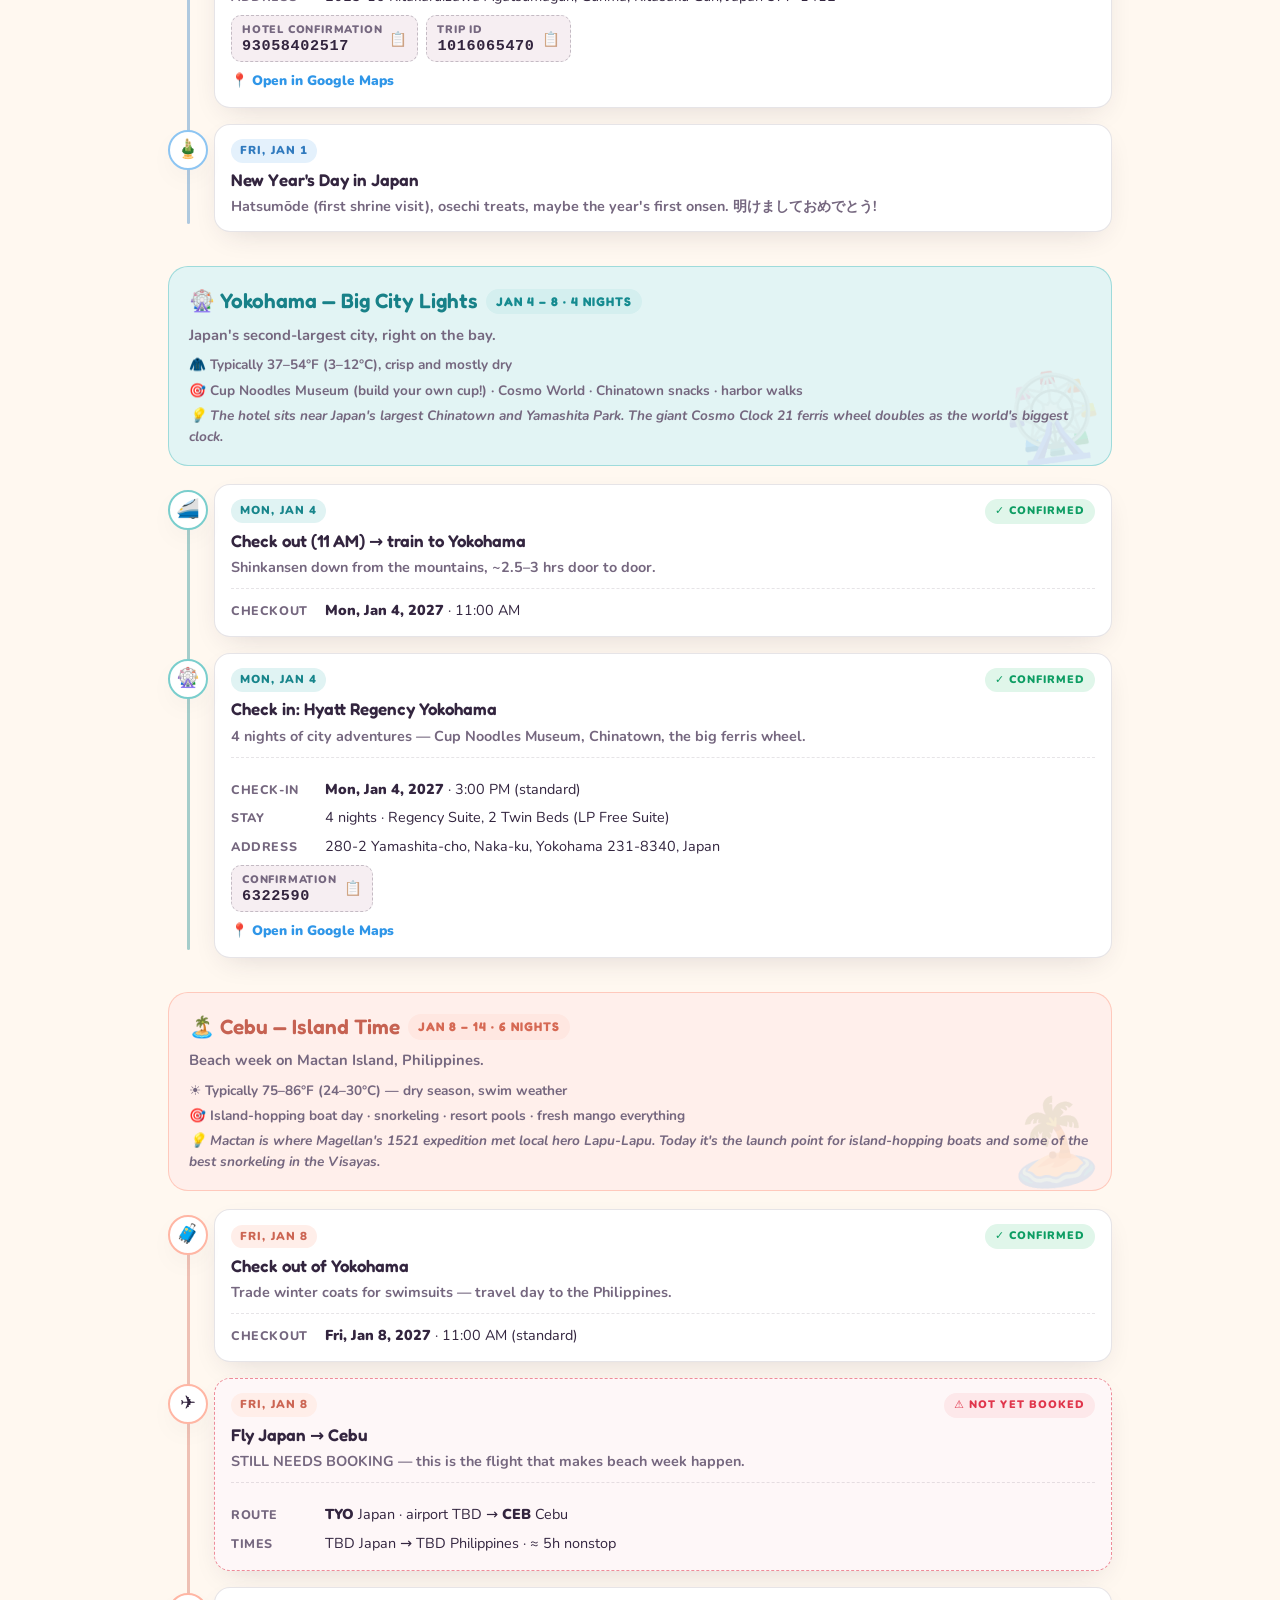
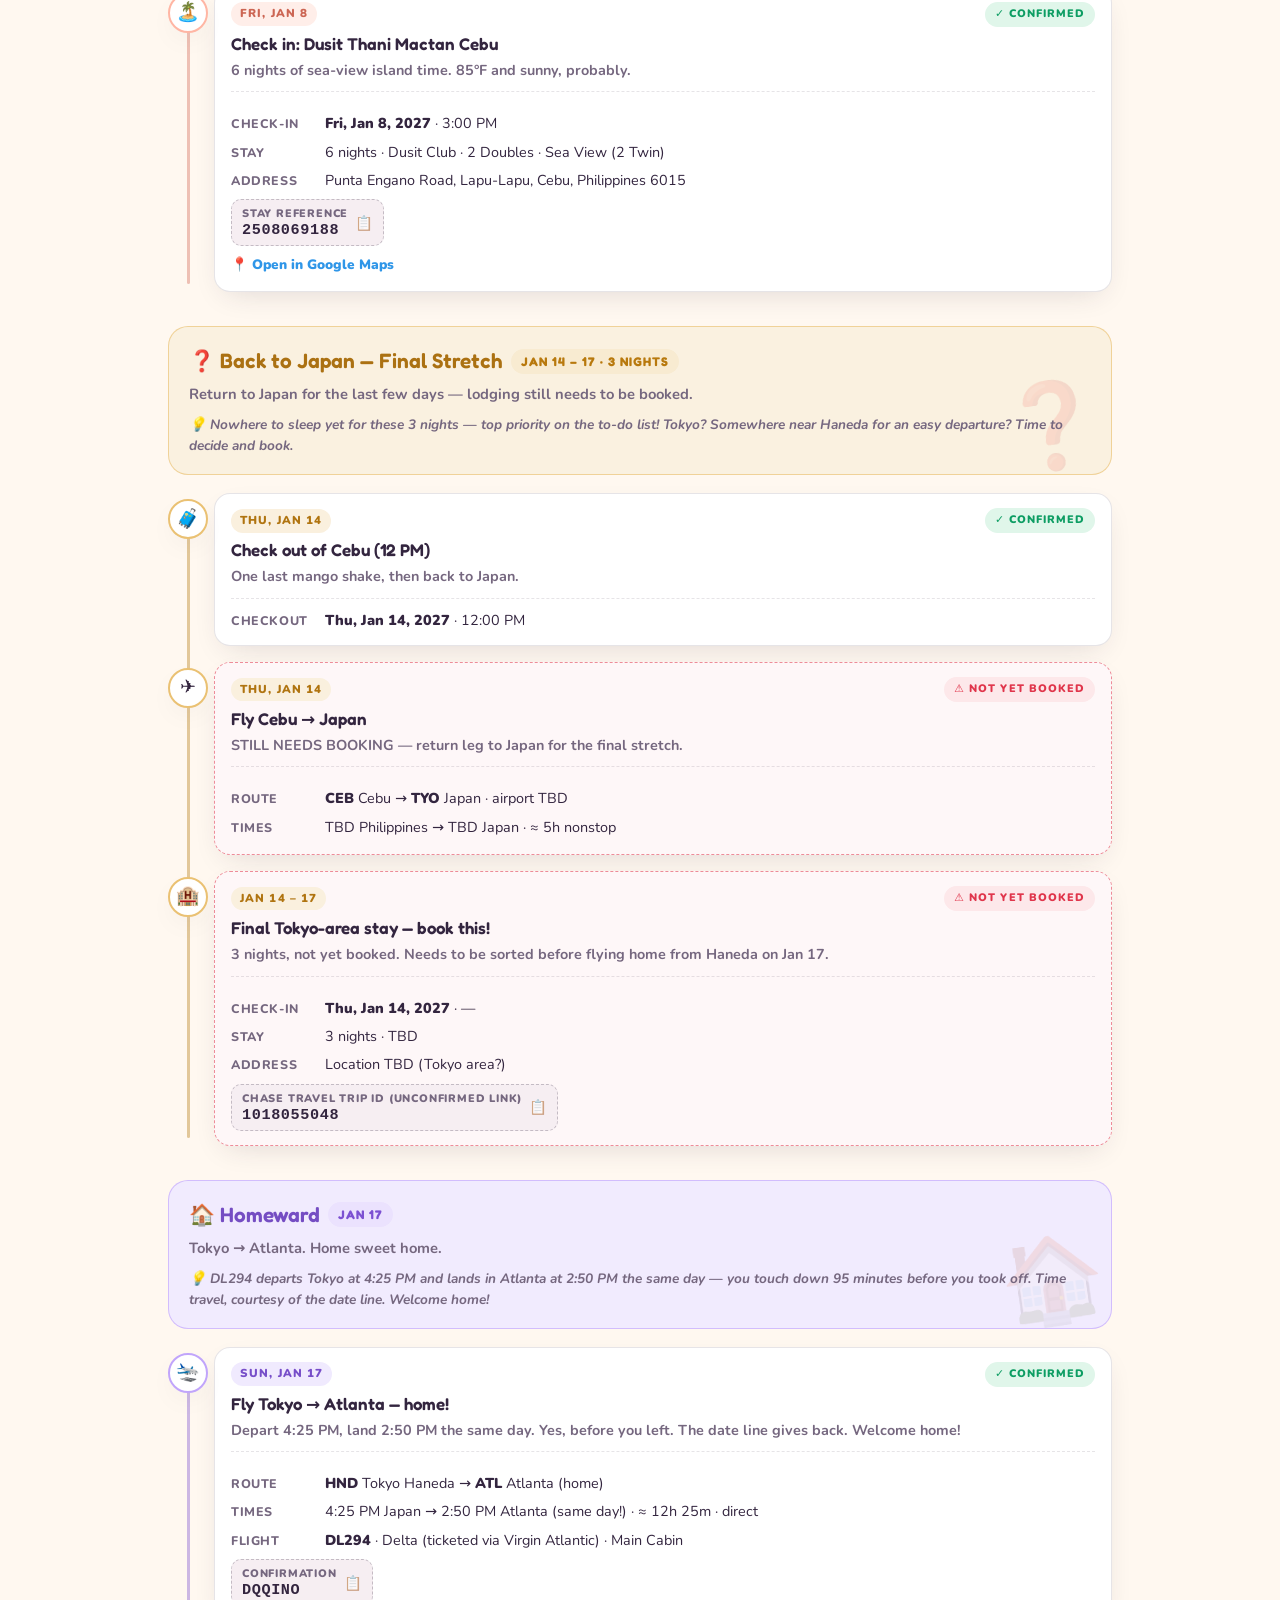
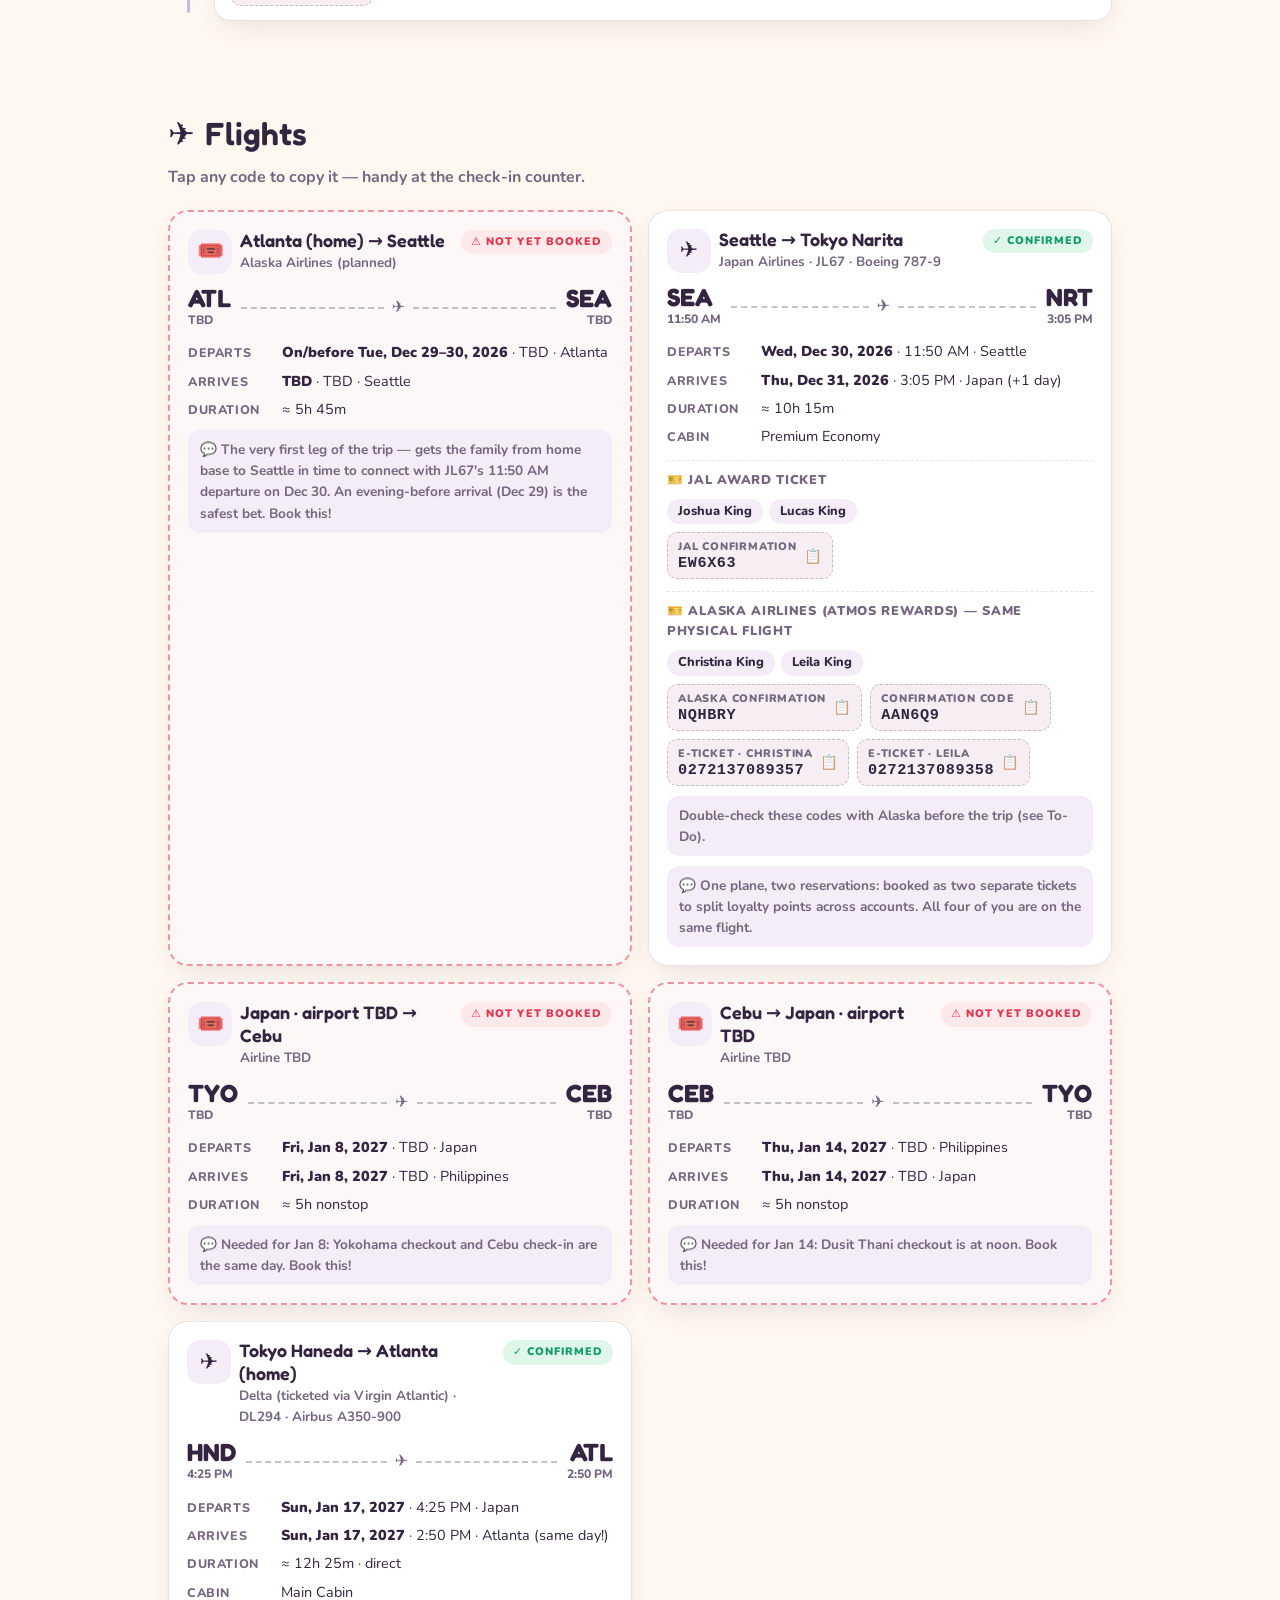
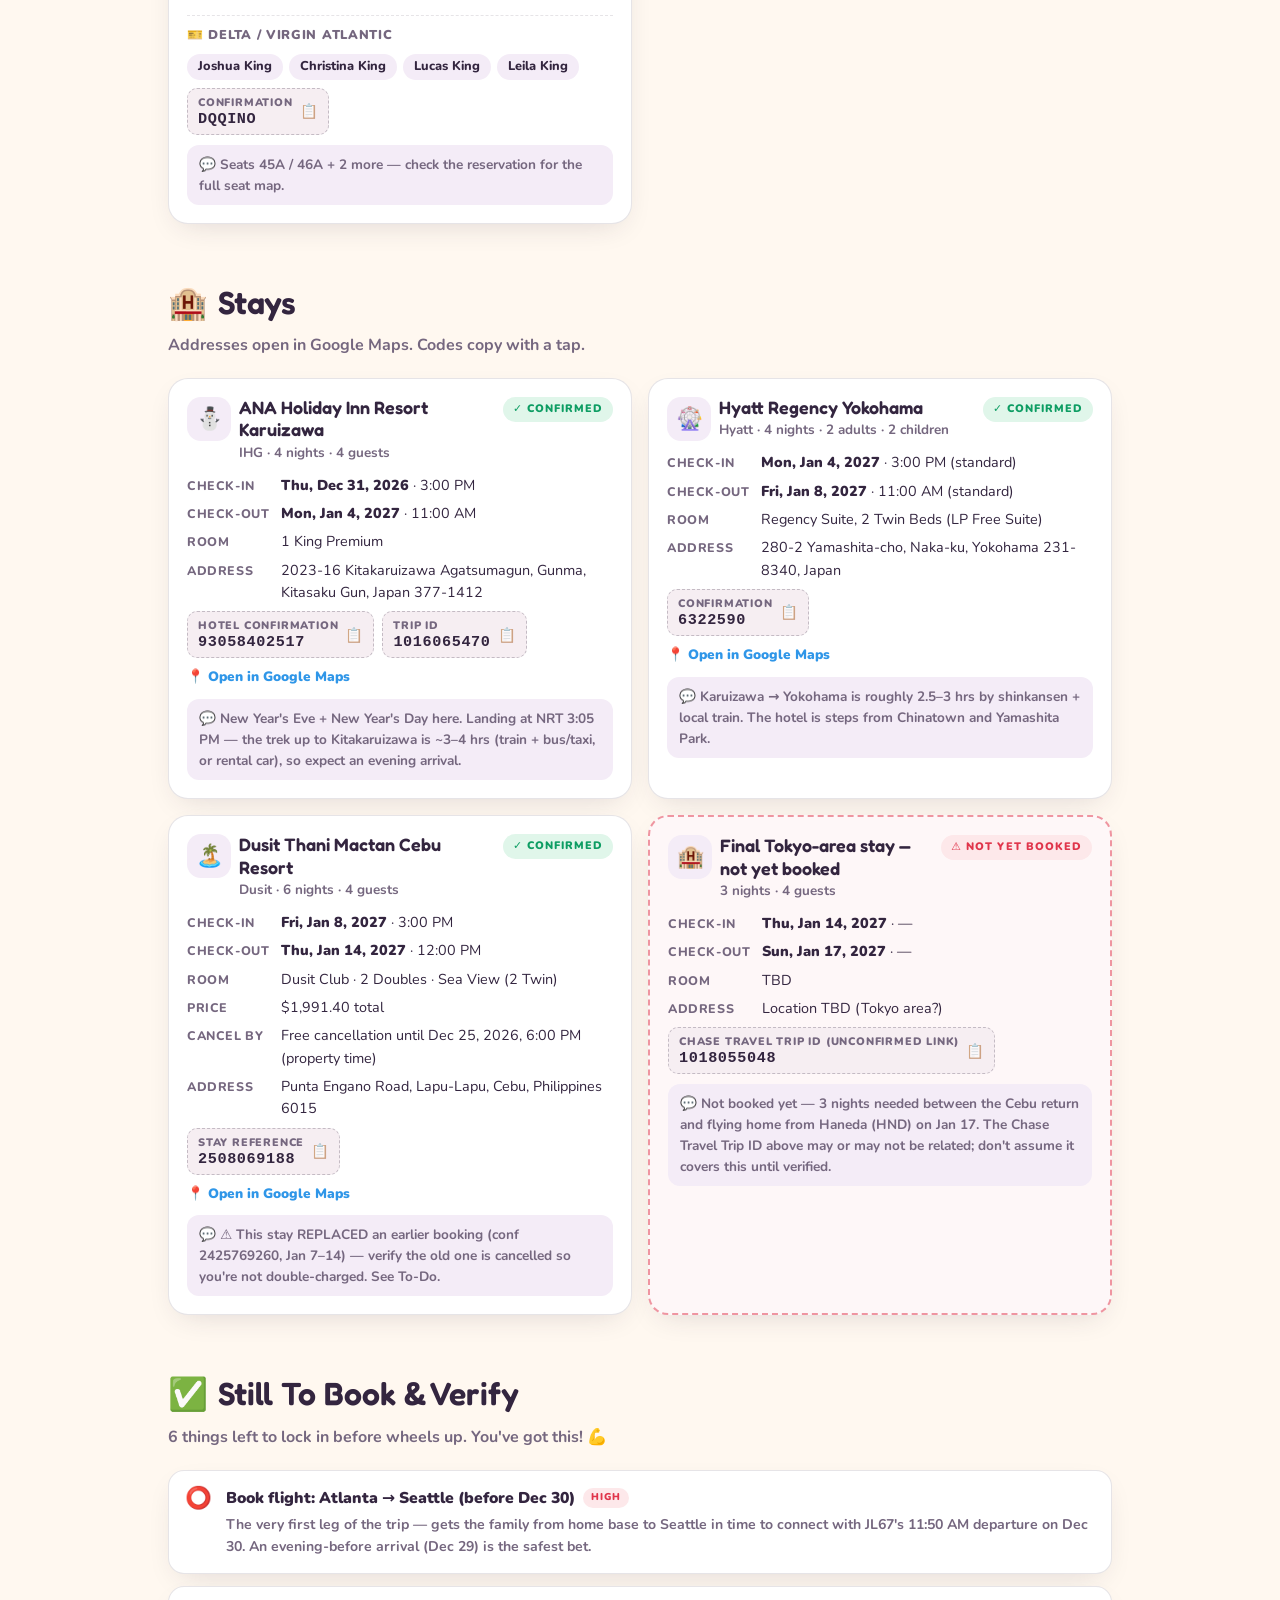
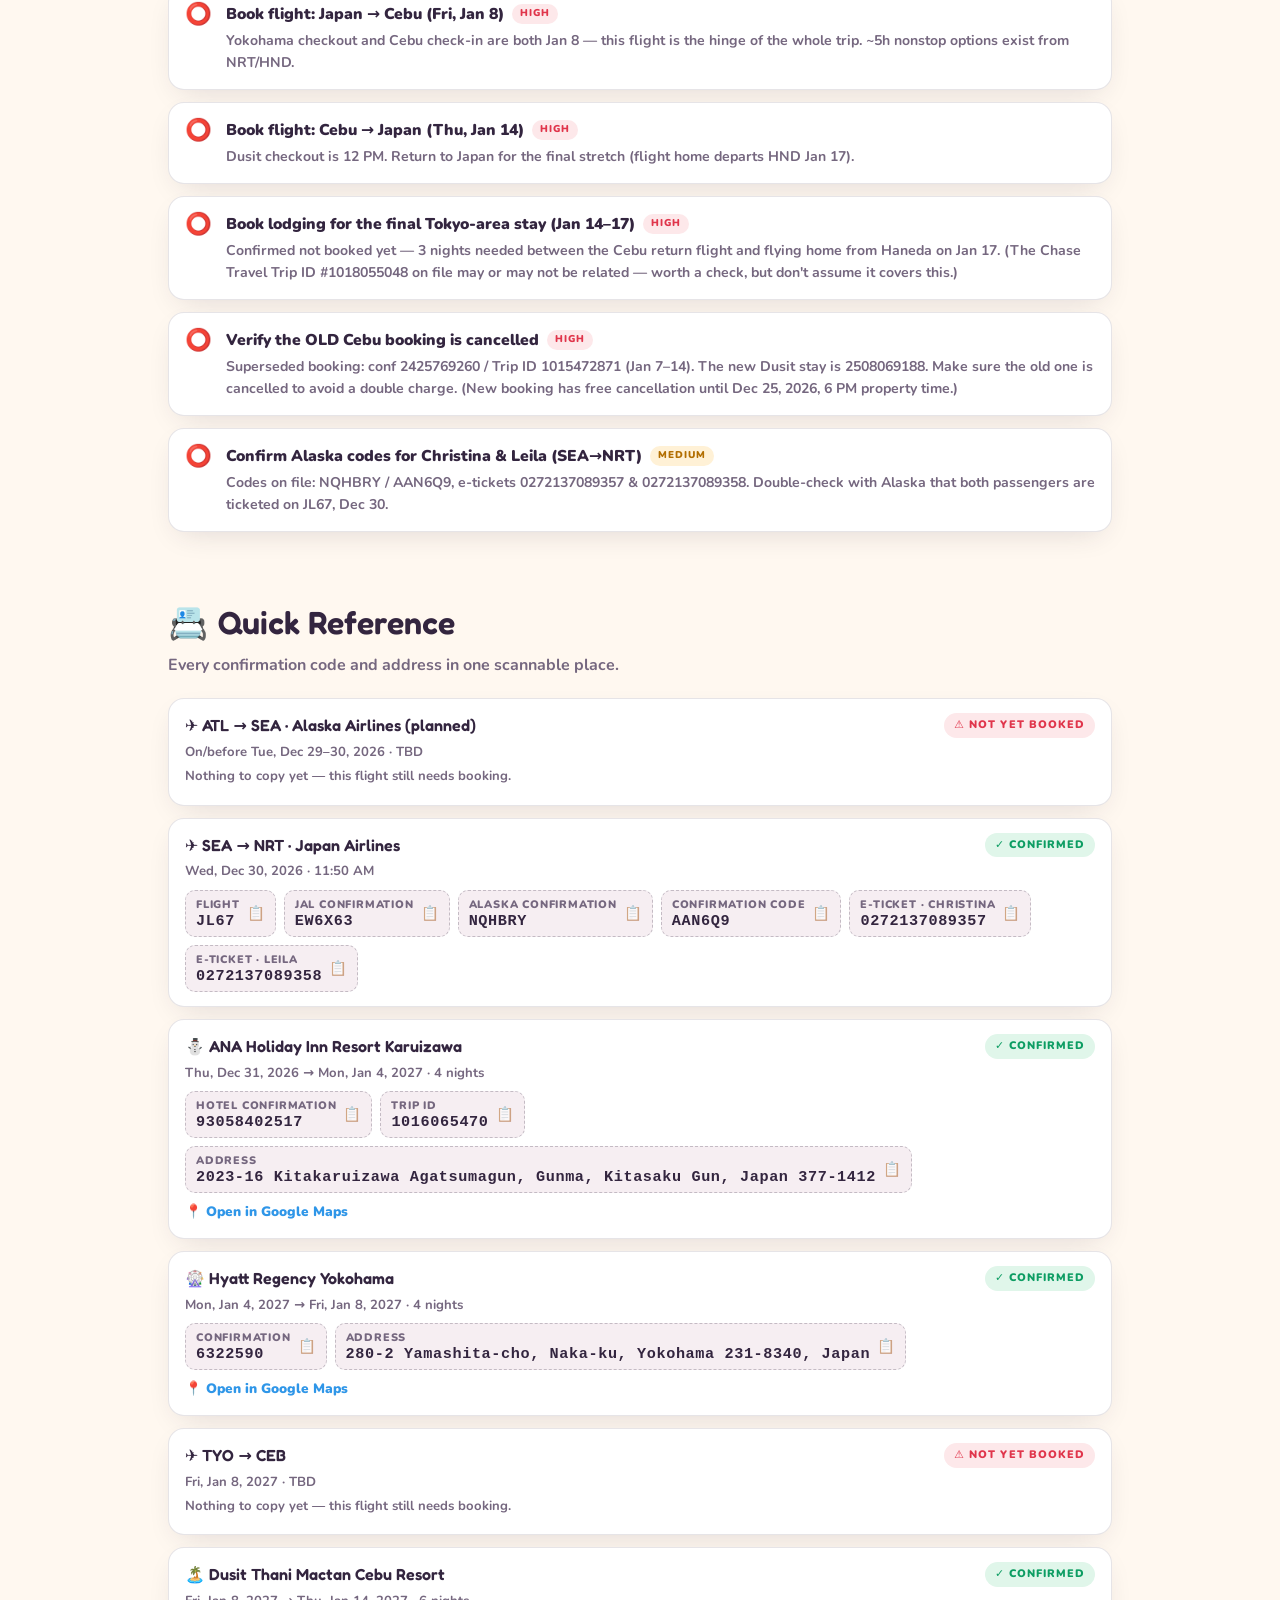
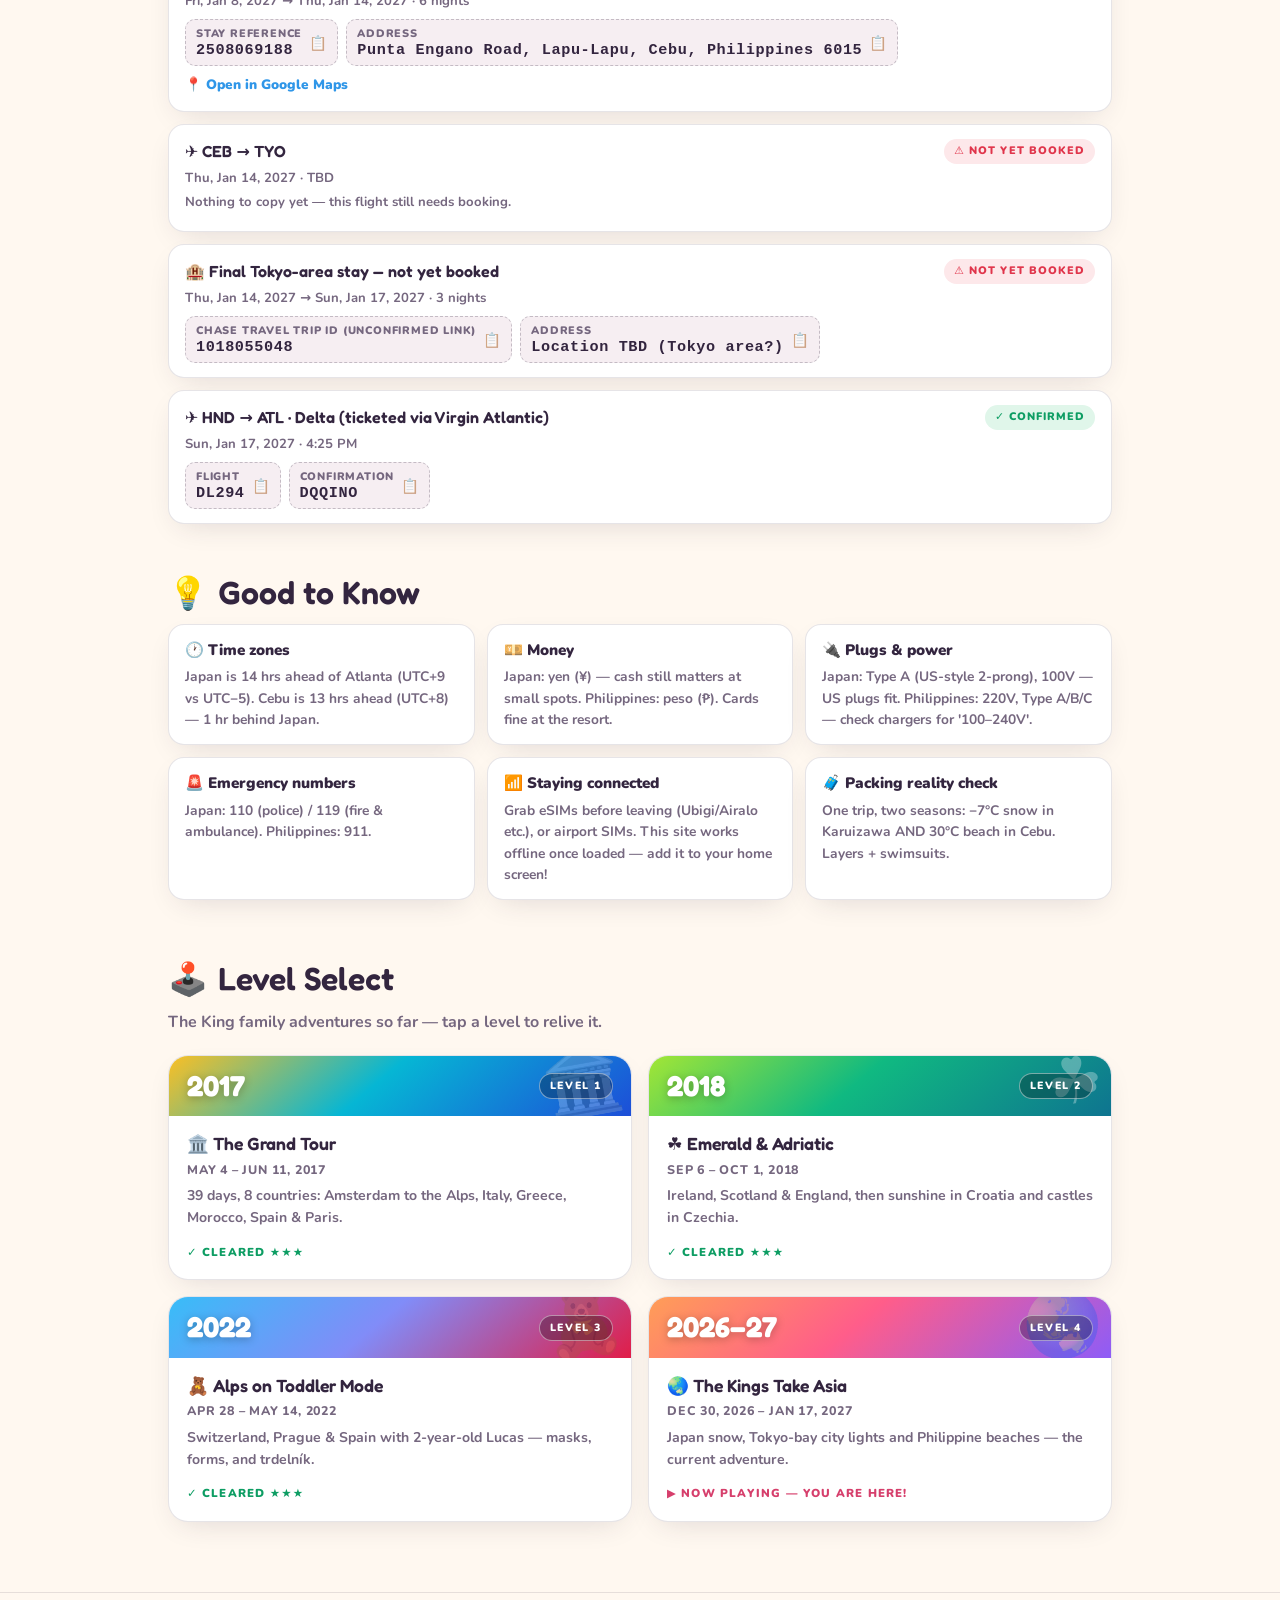
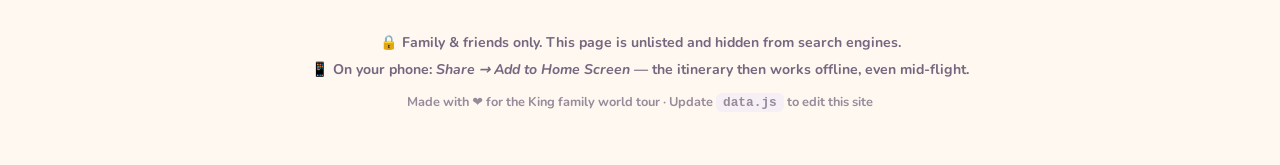
==== commit fd0cd463: "Add past-trip landing pages as video-game levels (2017, 2018, 2022) The site is now the whole King f" ====
--- a/index.html
+++ b/index.html
@@ -35,6 +35,7 @@
         <a href="#hotels">🏨 Stays</a>
         <a href="#todo">✅ To-Do <span class="todo-count" id="todoCount"></span></a>
         <a href="#info">📇 Info</a>
+        <a href="#levels">🕹️ Levels</a>
       </nav>
       <button class="theme-toggle" id="themeToggle" aria-label="Toggle dark mode" title="Toggle dark mode">🌙</button>
     </div>
@@ -131,6 +132,13 @@
       <h2 class="section-title mt"><span>💡</span> Good to Know</h2>
       <div class="know-grid" id="goodToKnow"></div>
     </section>
+
+    <!-- ============ LEVEL SELECT (past trips) ============ -->
+    <section class="wrap" id="levels">
+      <h2 class="section-title"><span>🕹️</span> Level Select</h2>
+      <p class="section-sub">The King family adventures so far — tap a level to relive it.</p>
+      <div class="level-grid" id="levelGrid"></div>
+    </section>
   </main>
 
   <footer class="footer">
@@ -141,6 +149,7 @@
 
   <div class="toast" id="toast" role="status" aria-live="polite"></div>
 
+  <script src="levels.js"></script>
   <script src="data.js"></script>
   <script src="app.js"></script>
 </body>
--- a/styles.css
+++ b/styles.css
@@ -15,6 +15,7 @@
   --sunset-a: #ff9e57;
   --sunset-b: #ff5d8a;
   --sunset-c: #8e5cf7;
+  --accent: #d63f6c;
   --hero-grad: linear-gradient(140deg, #ff9e57 0%, #ff5d8a 45%, #8e5cf7 100%);
 
   --ok: #0d9d63;
@@ -24,6 +25,7 @@
   --warn: #b26e00;
   --warn-bg: #fff1d6;
 
+  --ph-prelude: #64748b;
   --ph-wheelsup: #5b6bf5;
   --ph-karuizawa: #2f96e8;
   --ph-yokohama: #0ea5a4;
@@ -205,7 +207,7 @@
   text-decoration: none; border: none; transition: transform 0.15s, box-shadow 0.15s;
 }
 .btn:active { transform: scale(0.97); }
-.btn-light { background: #fff; color: #d63f6c; box-shadow: 0 8px 22px -8px rgba(0, 0, 0, 0.35); }
+.btn-light { background: #fff; color: var(--accent); box-shadow: 0 8px 22px -8px rgba(0, 0, 0, 0.35); }
 .btn-light:hover { transform: translateY(-2px); }
 .btn-ghost { background: rgba(255, 255, 255, 0.16); color: #fff; border: 1px solid rgba(255, 255, 255, 0.4); }
 .btn-ghost:hover { background: rgba(255, 255, 255, 0.26); }
@@ -247,7 +249,7 @@
   border-radius: var(--radius); box-shadow: var(--shadow); padding: 12px 6px 6px;
 }
 .map-scroll { overflow-x: auto; -webkit-overflow-scrolling: touch; }
-.map-scroll svg { min-width: 730px; display: block; margin: 0 auto; }
+.map-scroll svg { display: block; margin: 0 auto; width: 100%; height: auto; }
 .map-stop { cursor: pointer; }
 .map-stop circle.halo { transition: r 0.2s; }
 .map-stop:hover circle.halo { r: 30; }
@@ -354,7 +356,7 @@
   font-family: var(--font-body); color: var(--ink); text-align: left;
   transition: border-color 0.2s, background 0.2s;
 }
-.copy:hover { border-color: var(--sunset-b); }
+.copy:hover { border-color: var(--accent); }
 .copy .cl { font-size: 0.68rem; font-weight: 900; text-transform: uppercase; letter-spacing: 0.8px; color: var(--muted); display: block; }
 .copy .cv { font-family: var(--font-mono); font-weight: 700; font-size: 0.95rem; letter-spacing: 0.6px; display: block; }
 .copy .ci { font-size: 0.9rem; opacity: 0.6; }
@@ -439,6 +441,38 @@
 .know h3 { margin: 0 0 4px; font-size: 0.95rem; font-weight: 900; }
 .know p { margin: 0; color: var(--muted); font-weight: 700; font-size: 0.86rem; }
 
+/* ---------------- level select (past & current trips) ---------------- */
+.level-grid { display: grid; gap: 16px; }
+@media (min-width: 700px) { .level-grid { grid-template-columns: 1fr 1fr; } }
+.level-card {
+  display: block; text-decoration: none; color: inherit;
+  background: var(--card); border: 1px solid var(--line); border-radius: var(--radius);
+  box-shadow: var(--shadow); overflow: hidden;
+  transition: transform 0.18s, box-shadow 0.18s;
+}
+.level-card:hover { transform: translateY(-4px); box-shadow: var(--shadow-lg); }
+.level-top {
+  padding: 16px 18px; color: #fff; position: relative; overflow: hidden;
+  display: flex; align-items: center; justify-content: space-between; gap: 10px;
+}
+.level-top::after {
+  content: attr(data-emoji); position: absolute; right: 8px; bottom: -16px;
+  font-size: 4rem; opacity: 0.3; transform: rotate(-10deg);
+}
+.level-year { font-family: var(--font-display); font-weight: 700; font-size: 1.8rem; line-height: 1; text-shadow: 0 2px 8px rgba(0,0,0,0.25); }
+.level-num {
+  font-size: 0.66rem; font-weight: 900; letter-spacing: 1.6px; text-transform: uppercase;
+  background: rgba(0, 0, 0, 0.28); border: 1px solid rgba(255, 255, 255, 0.45);
+  padding: 4px 10px; border-radius: 999px; position: relative; z-index: 1;
+}
+.level-body { padding: 14px 18px 16px; }
+.level-title { font-family: var(--font-display); font-weight: 600; font-size: 1.1rem; margin: 0 0 2px; }
+.level-dates { color: var(--muted); font-weight: 800; font-size: 0.78rem; text-transform: uppercase; letter-spacing: 0.8px; margin: 0 0 6px; }
+.level-blurb { color: var(--muted); font-weight: 700; font-size: 0.88rem; margin: 0 0 10px; }
+.level-status { font-size: 0.72rem; font-weight: 900; letter-spacing: 1.2px; text-transform: uppercase; }
+.level-status.cleared { color: var(--ok); }
+.level-status.current { color: var(--accent); animation: pulse-line 1.6s ease-in-out infinite; }
+
 /* ---------------- footer / toast / misc ---------------- */
 .footer {
   margin-top: 70px; padding: 34px 18px 46px; text-align: center;
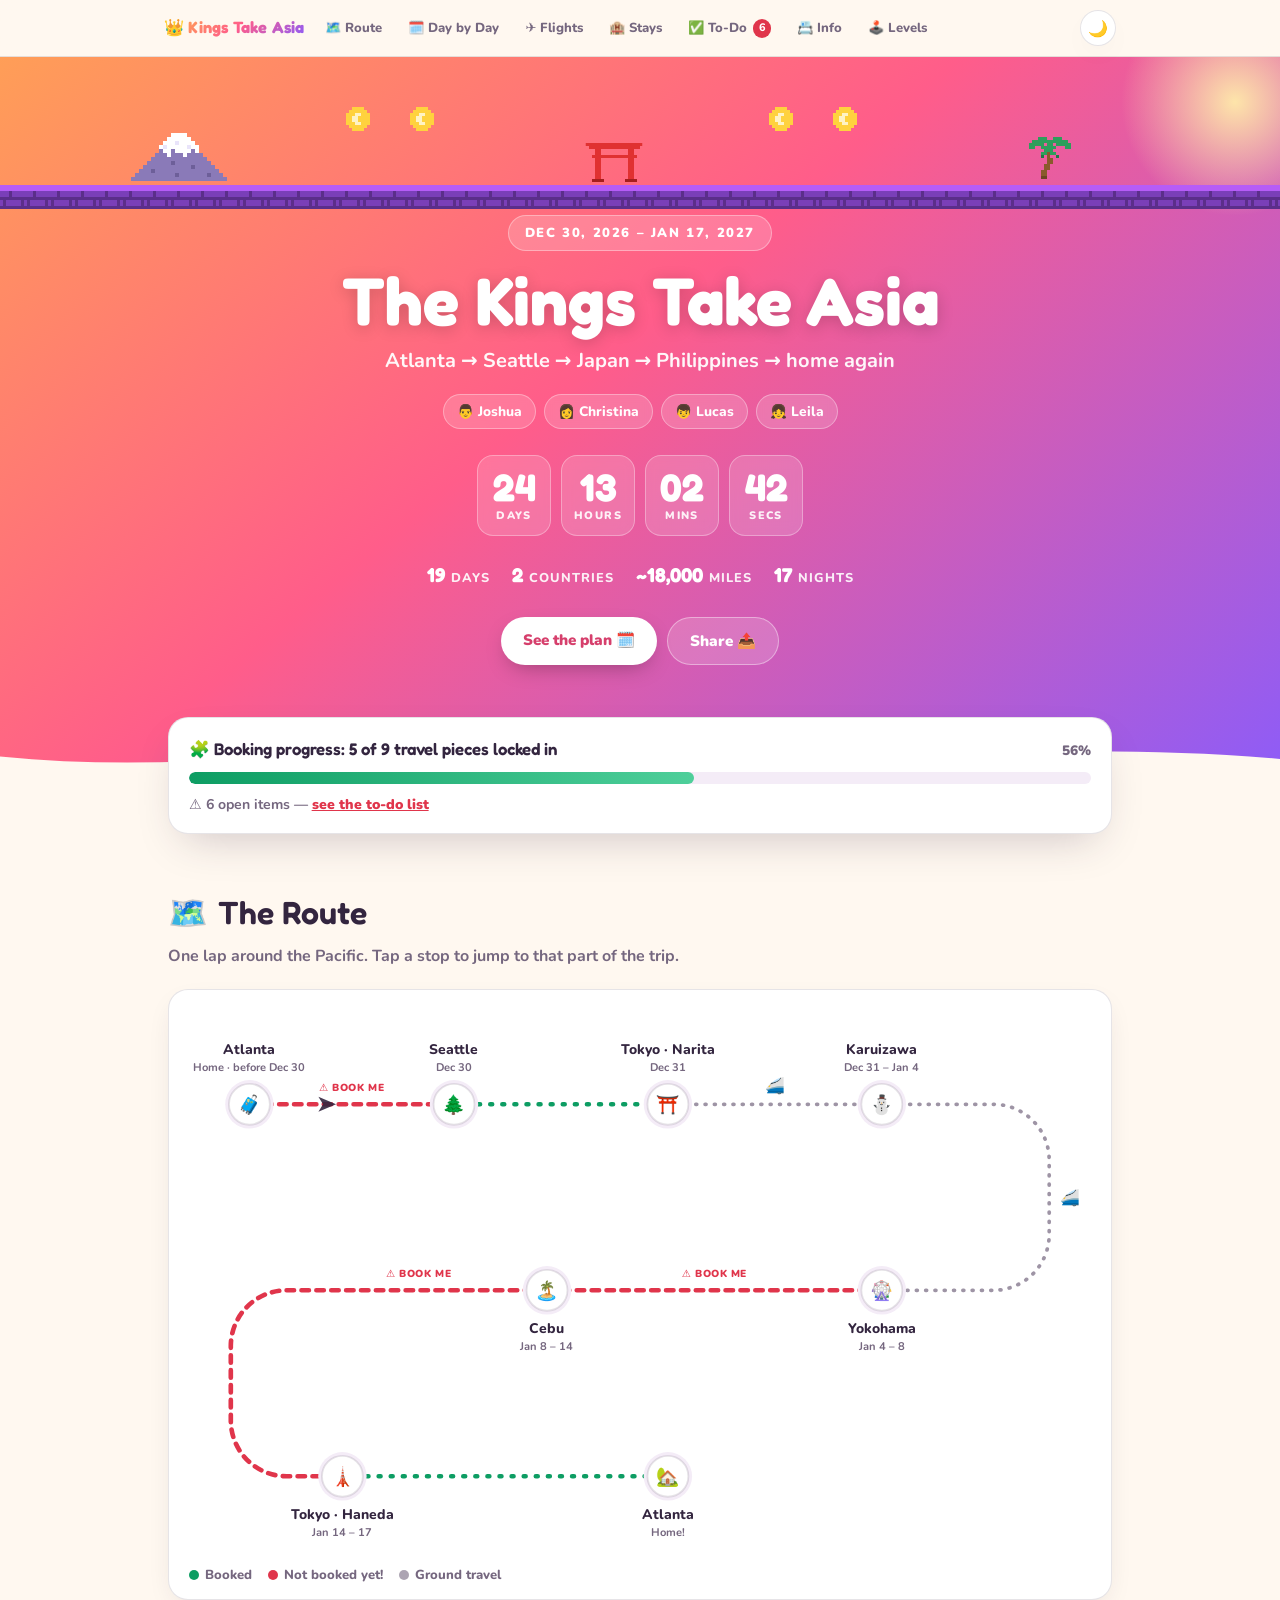
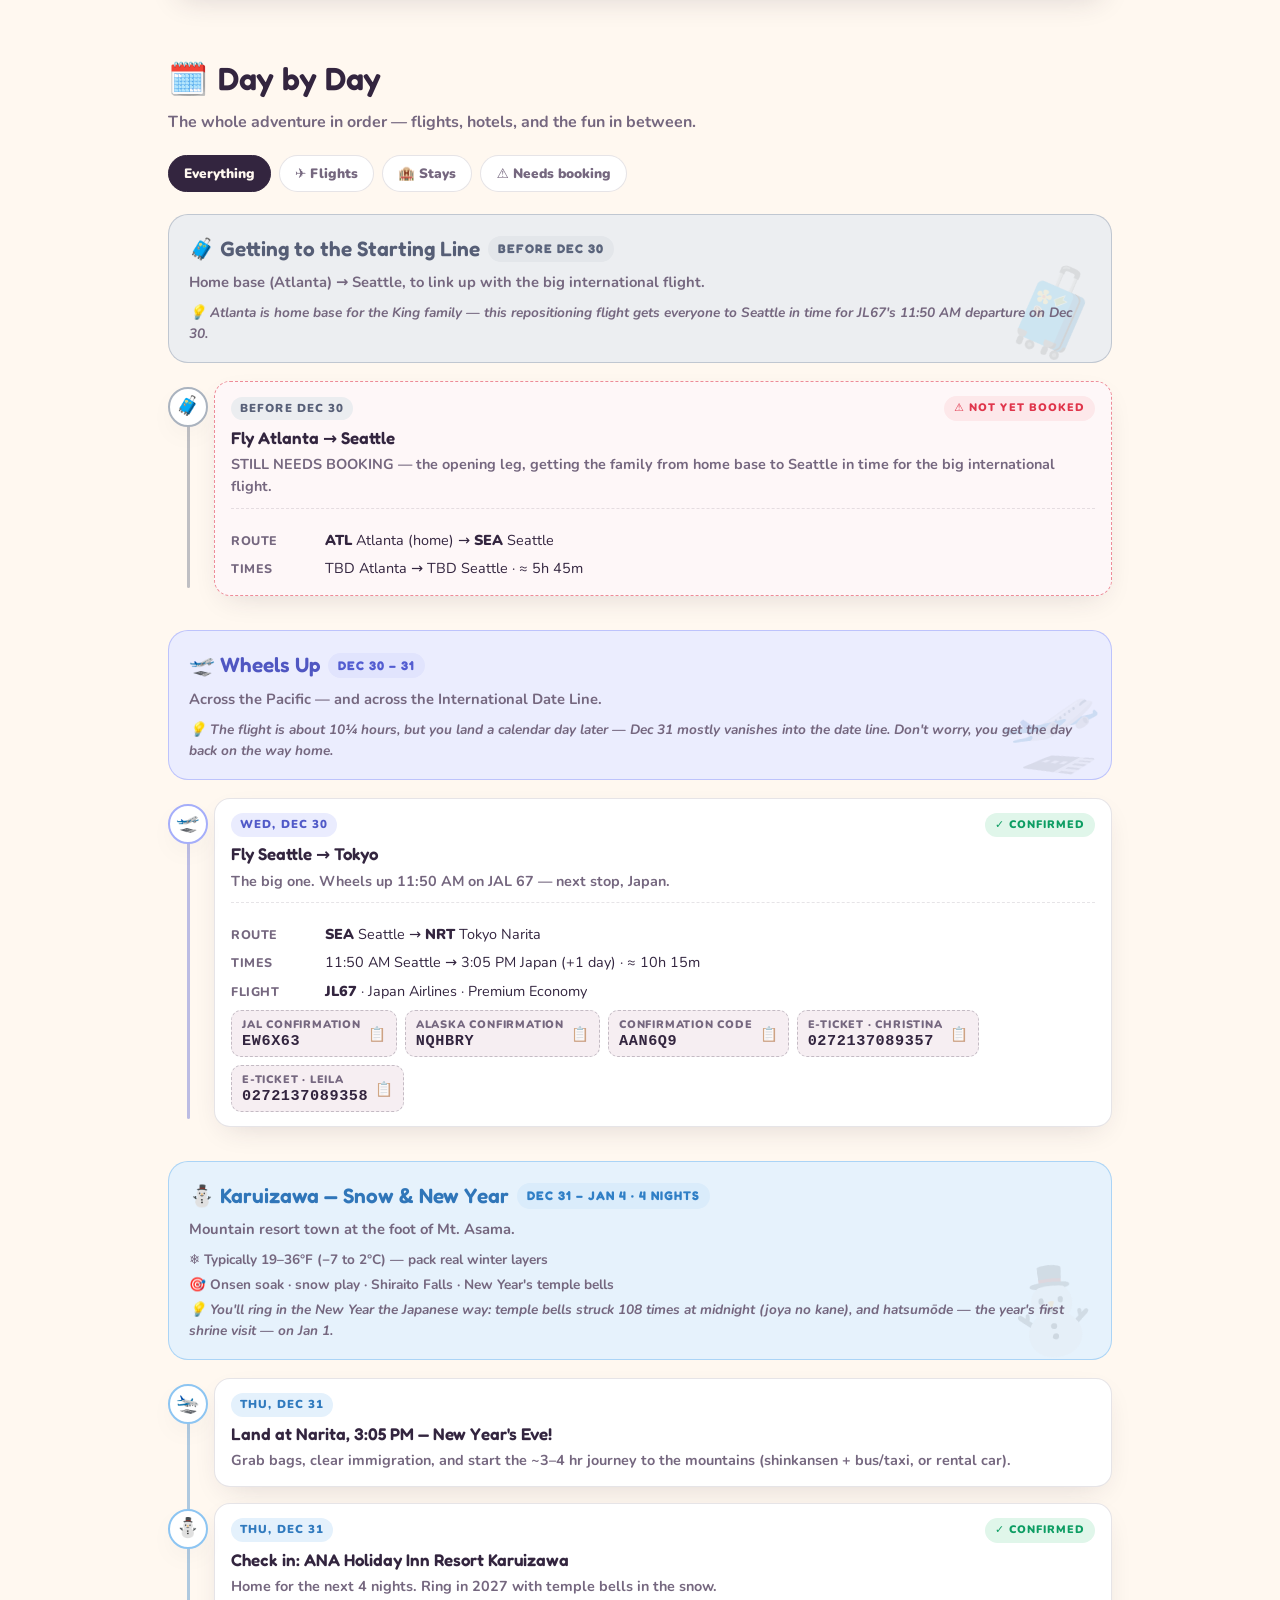
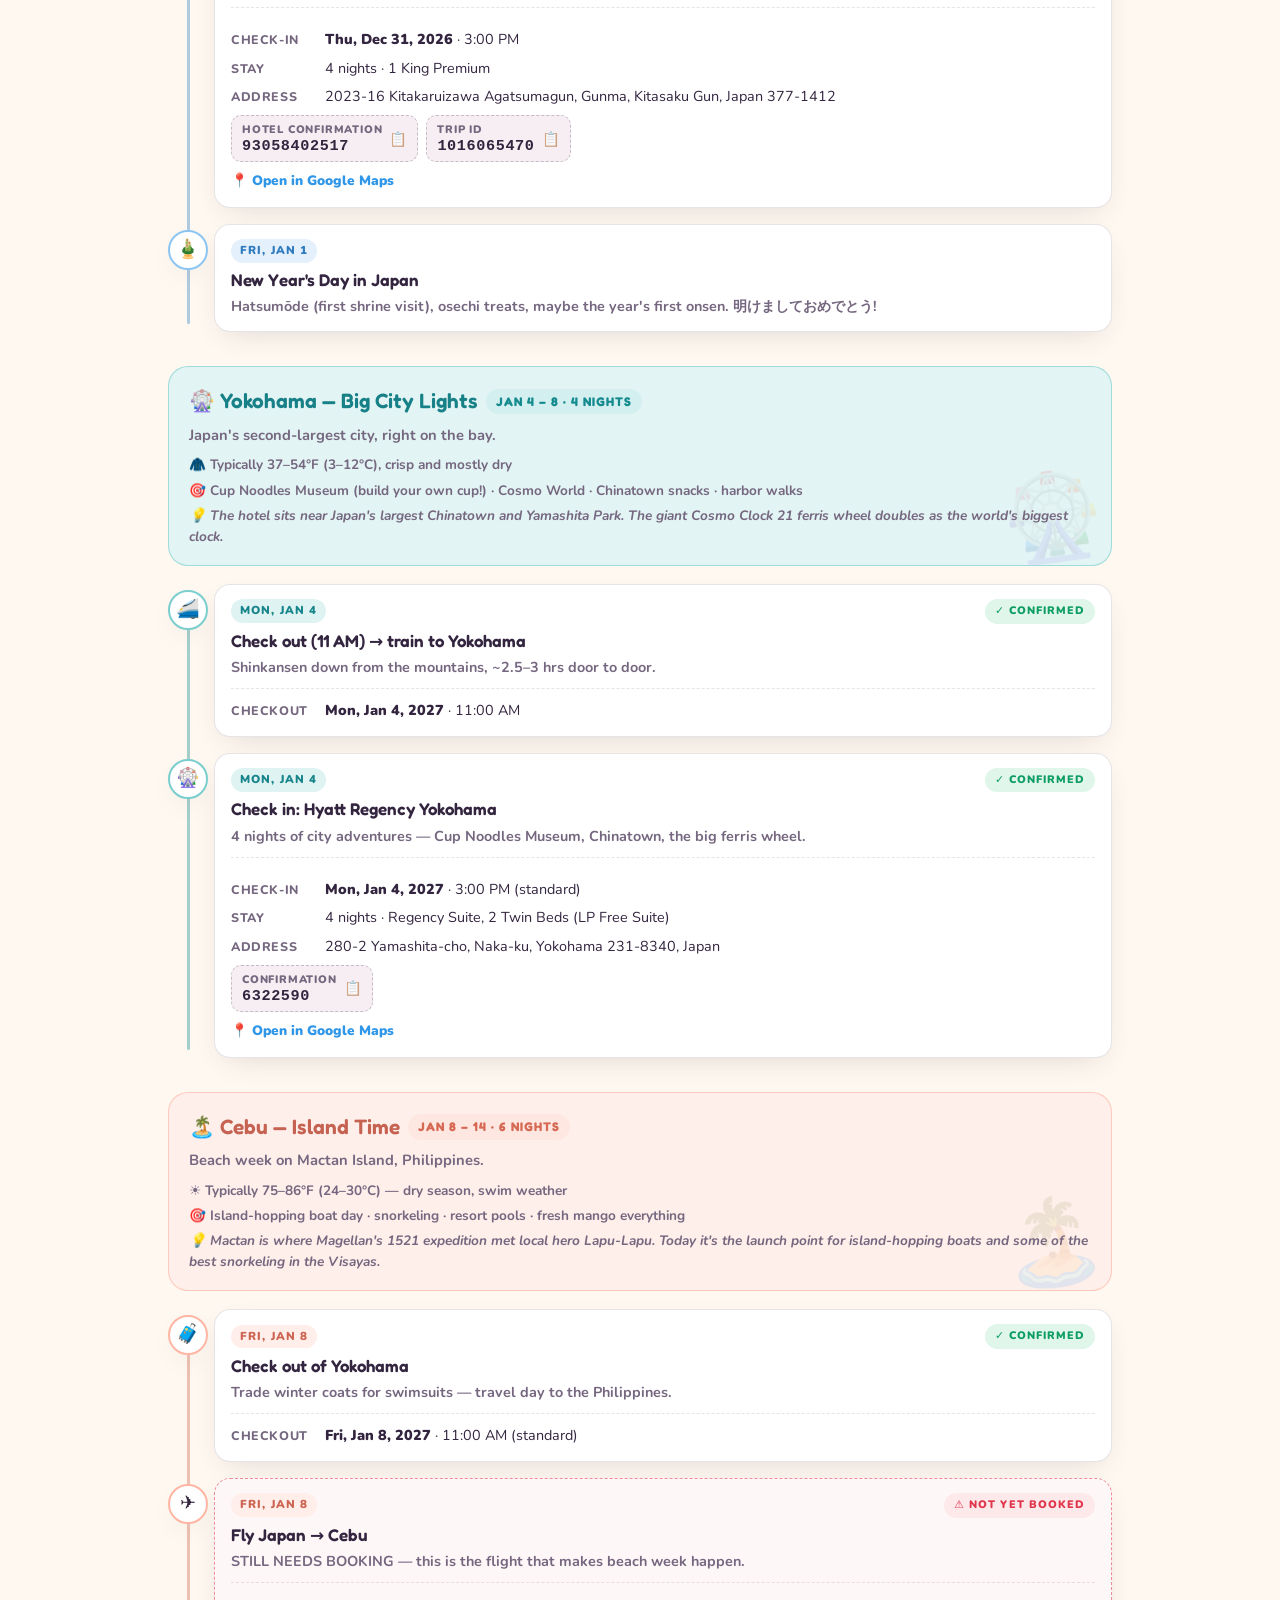
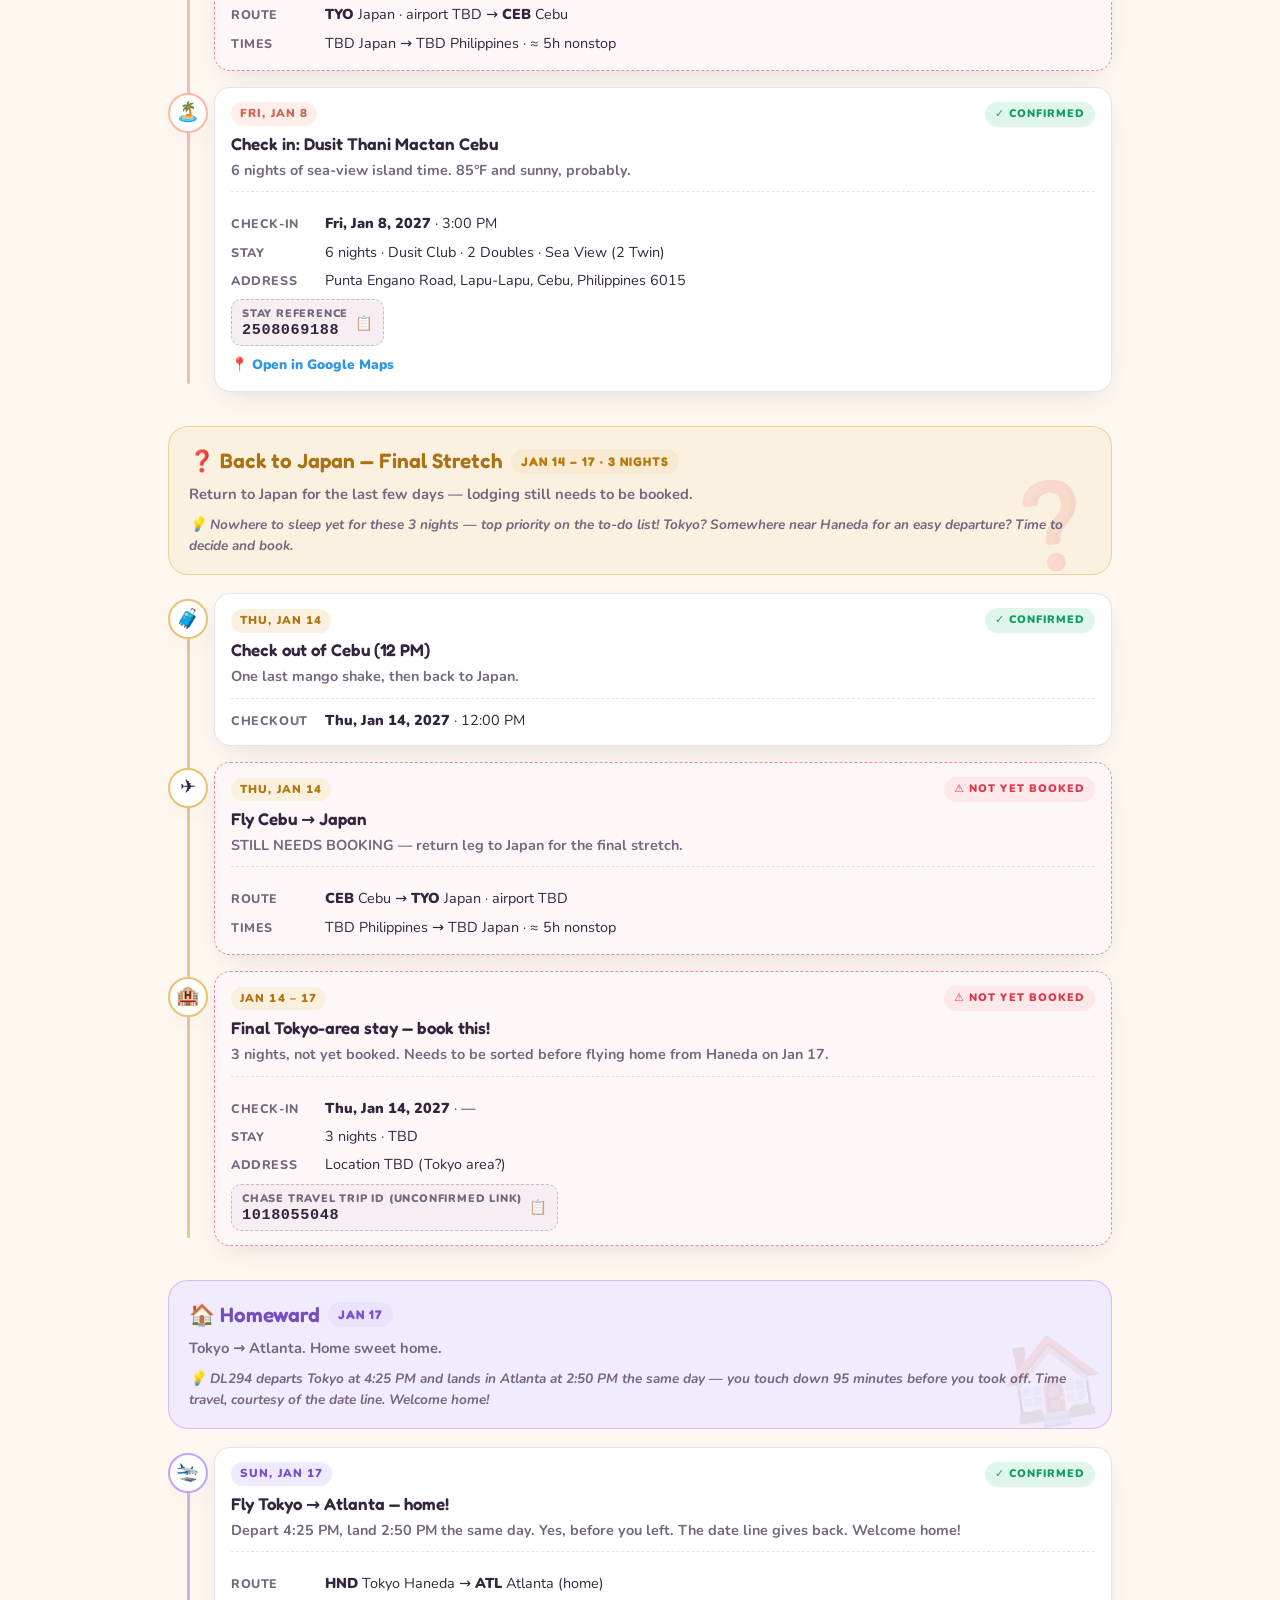
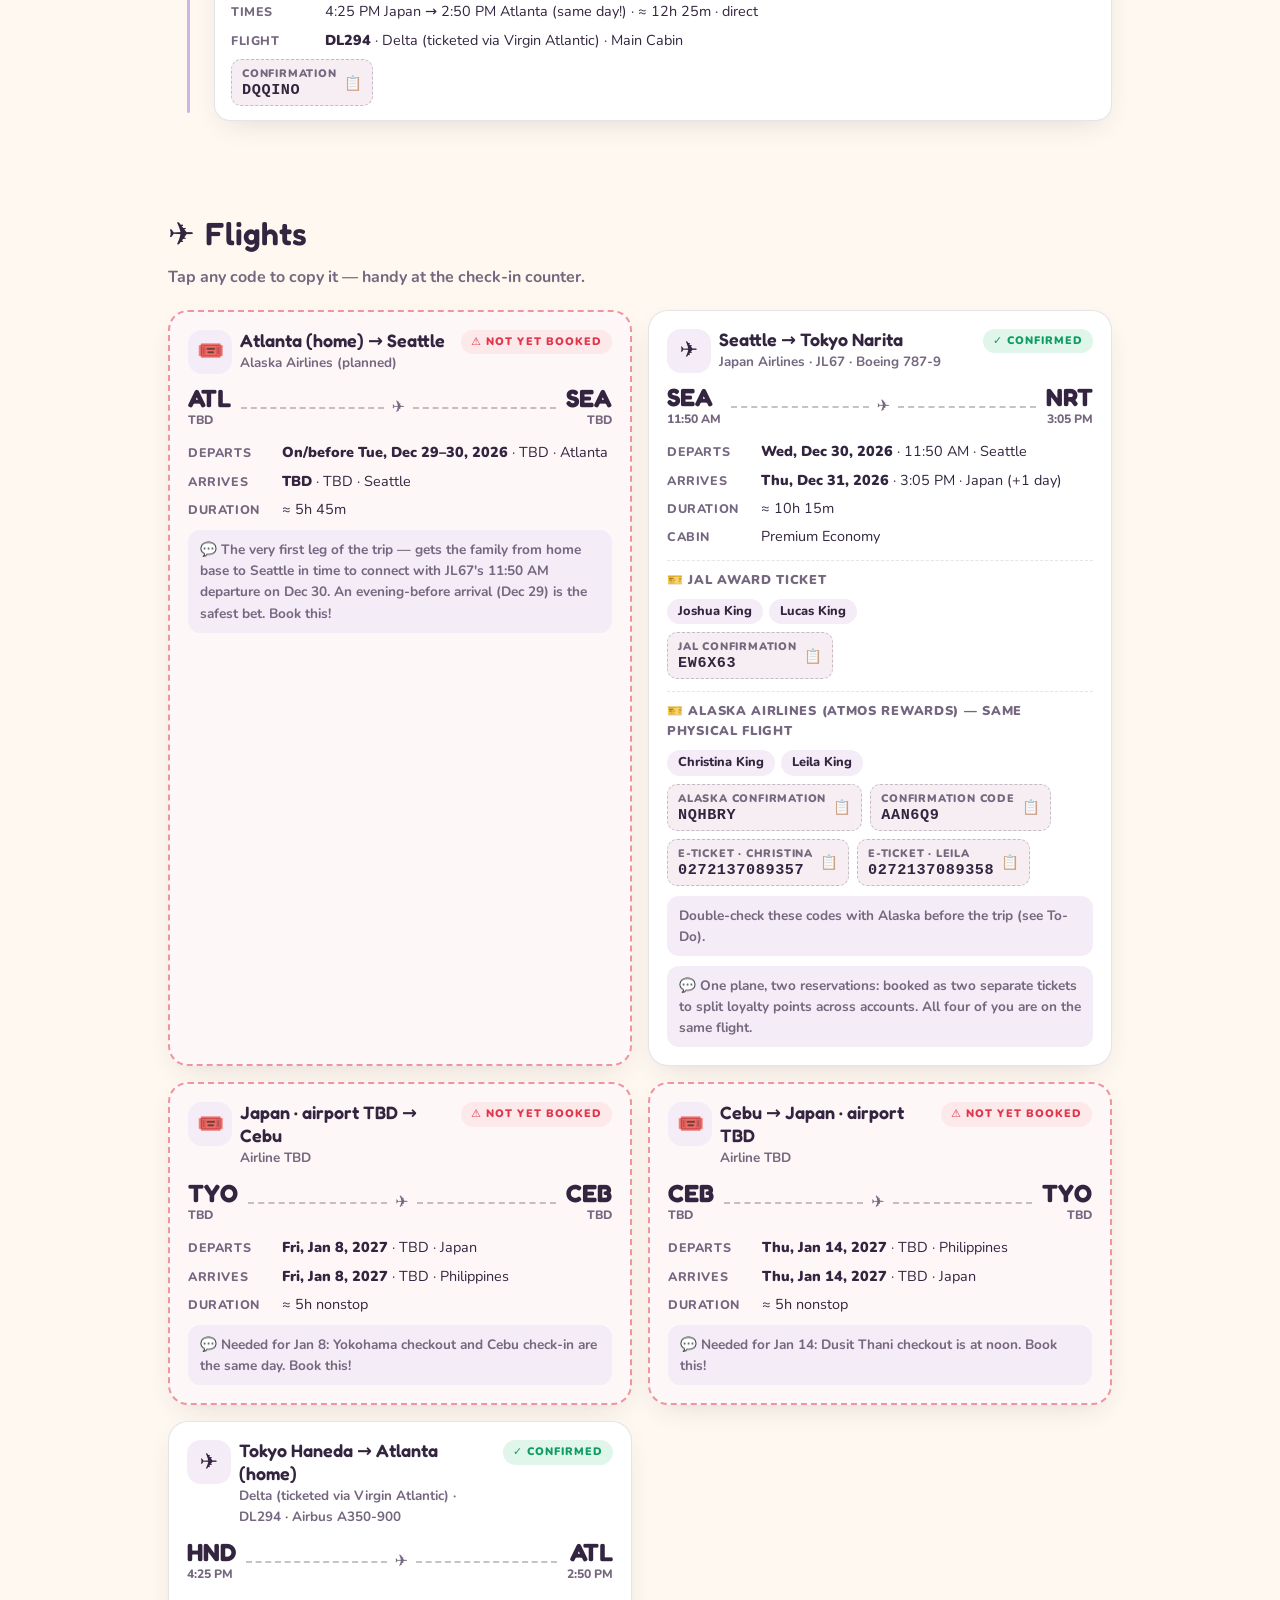
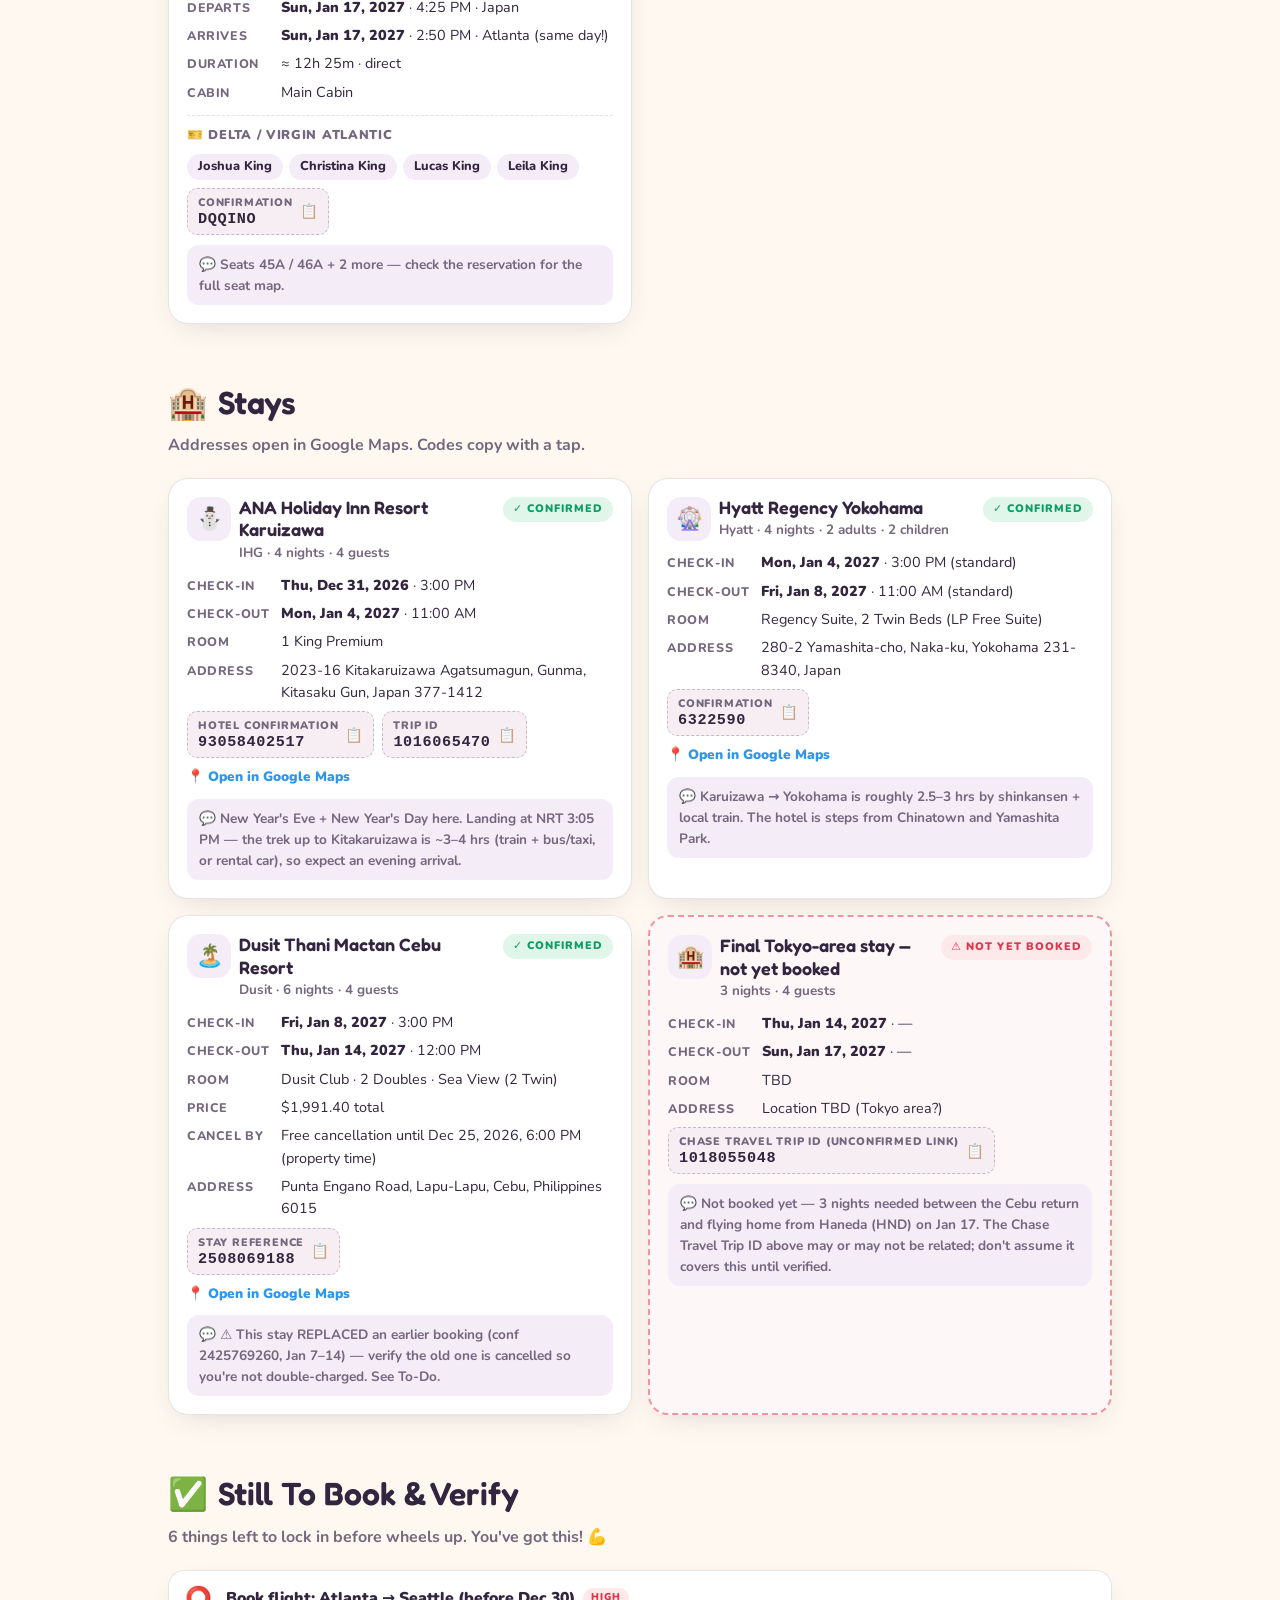
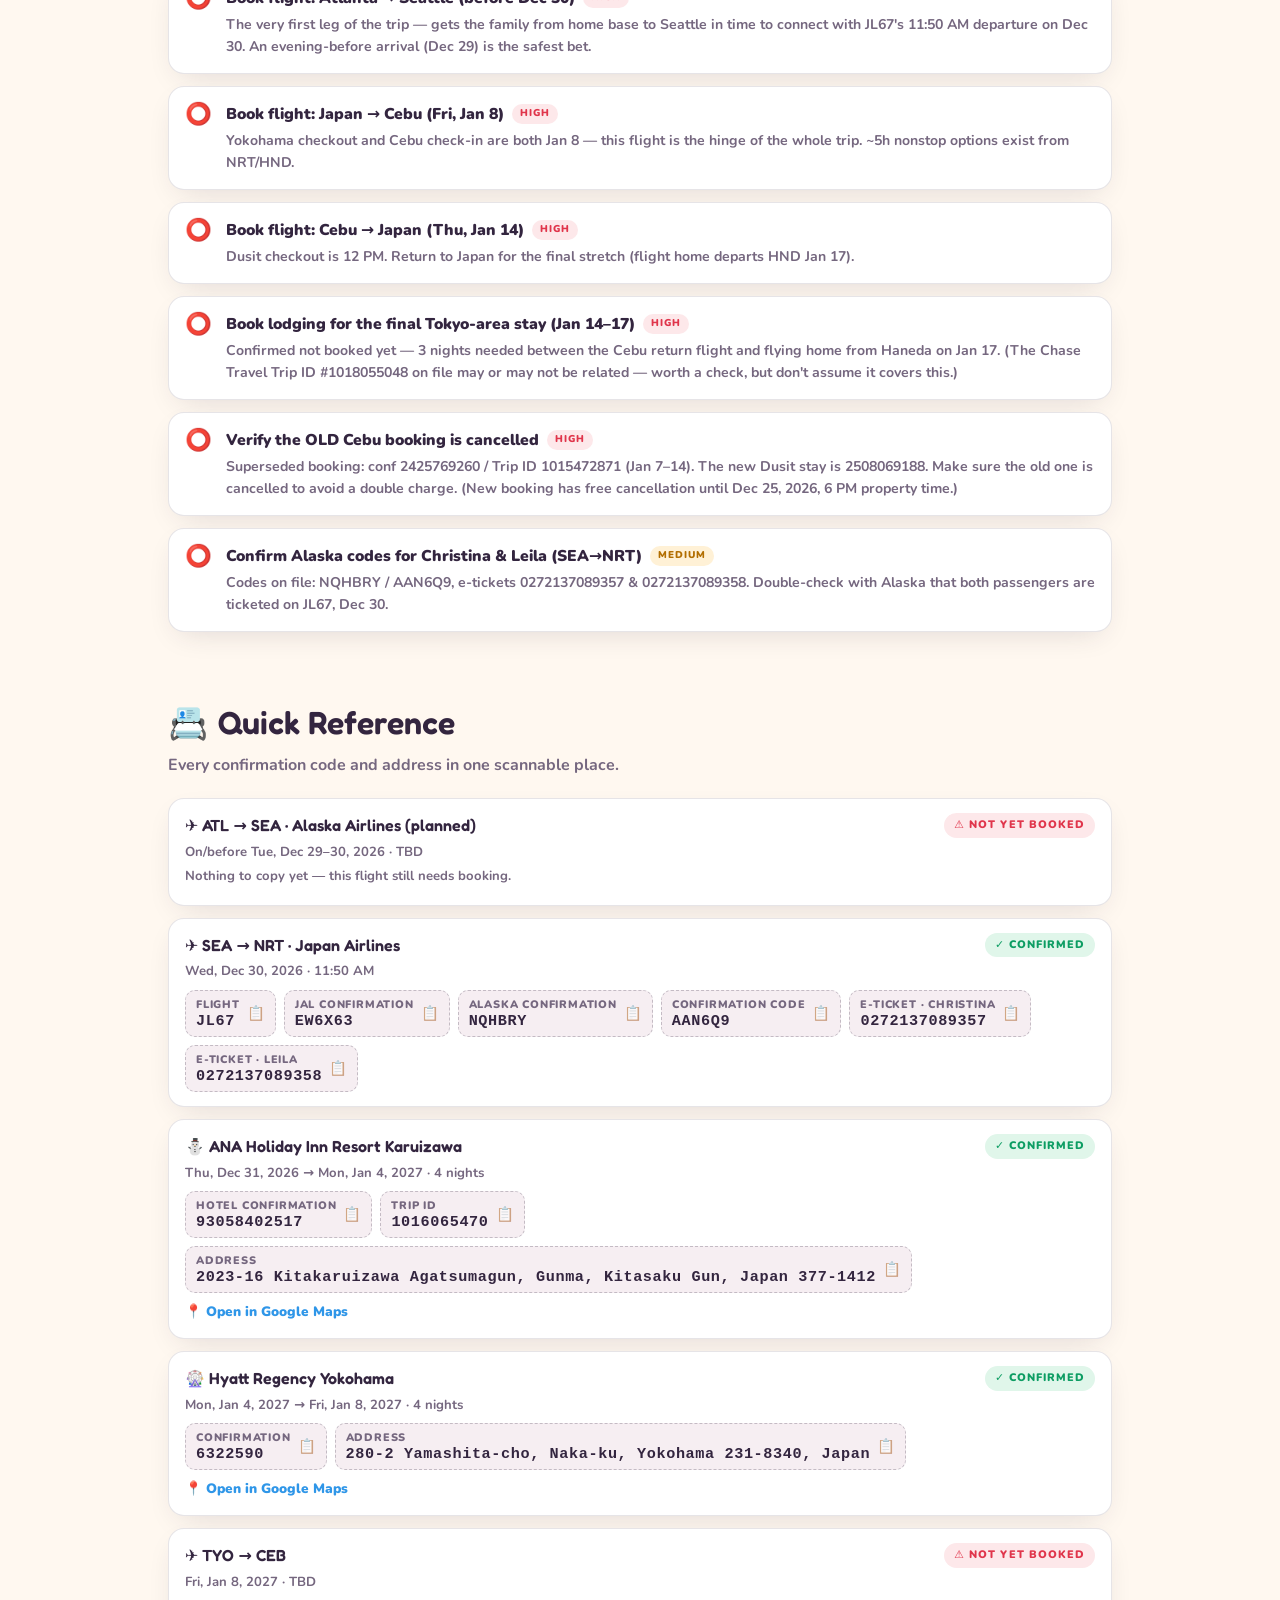
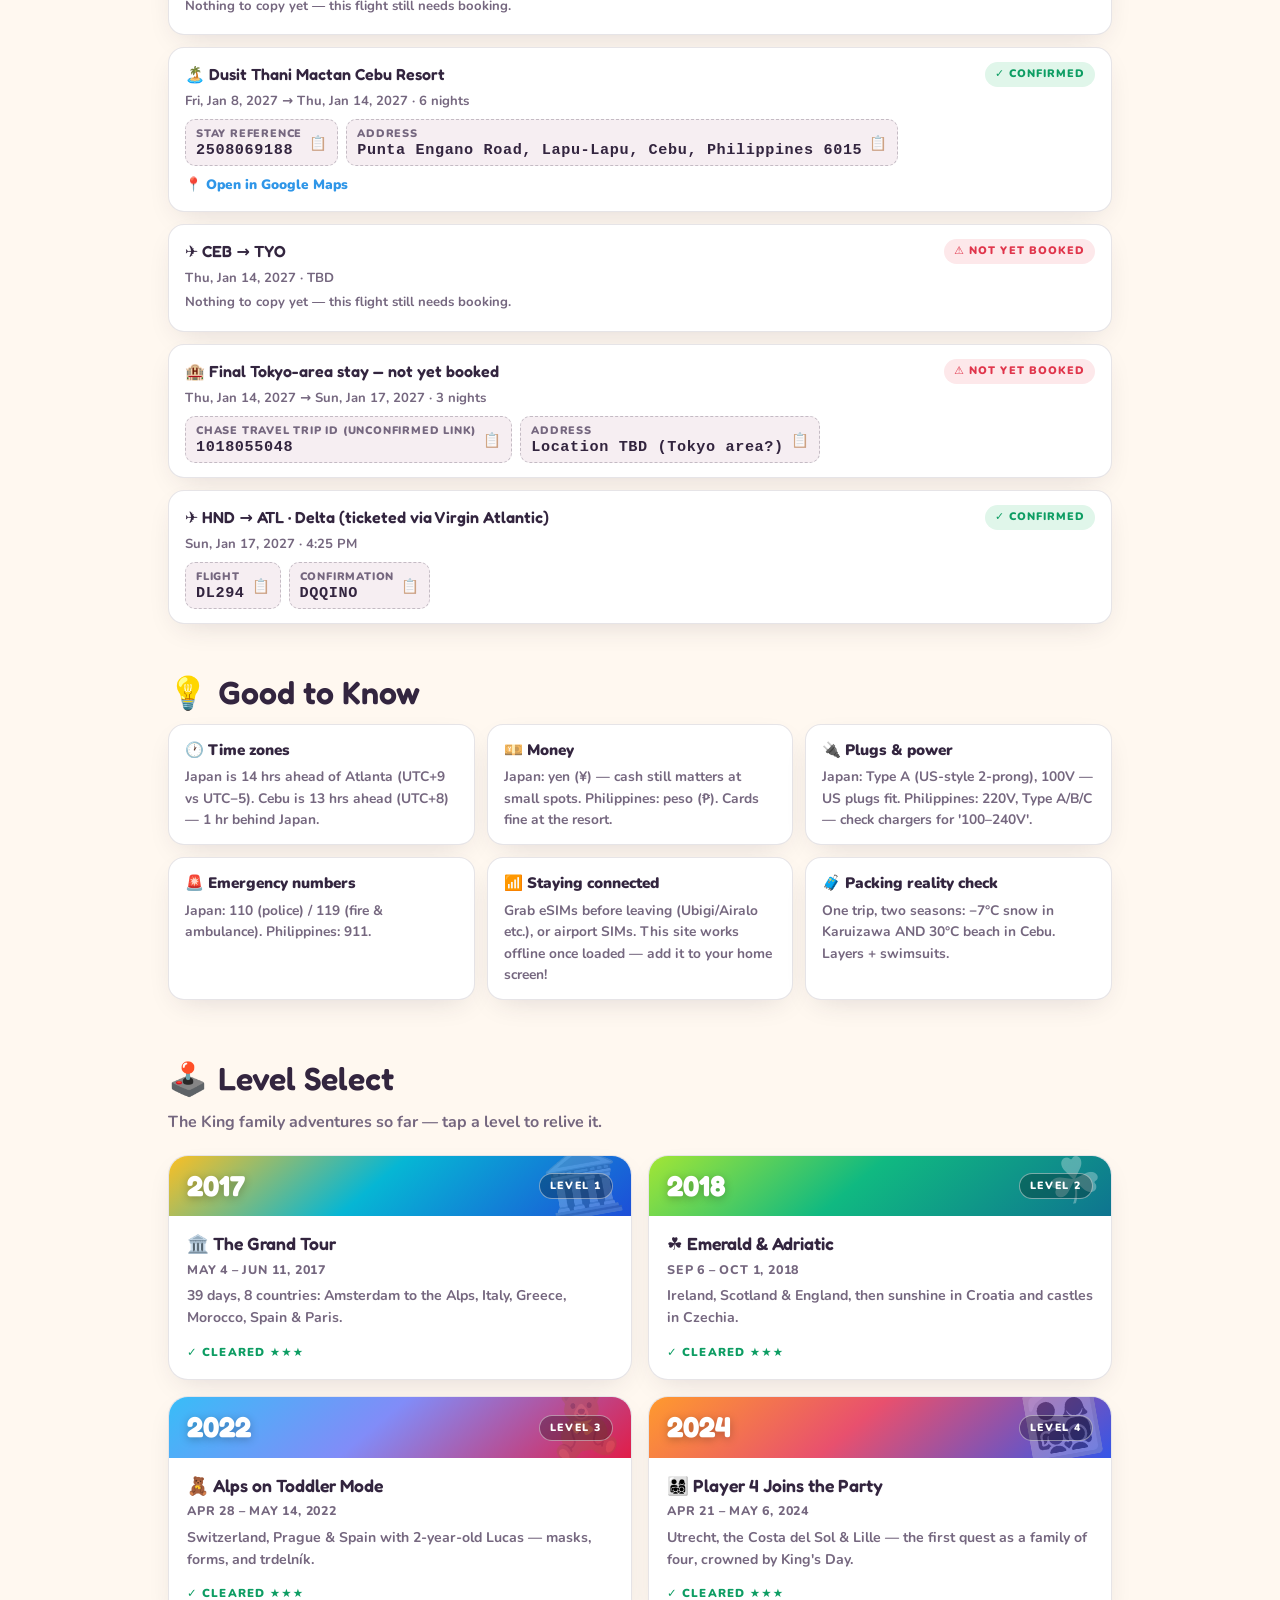
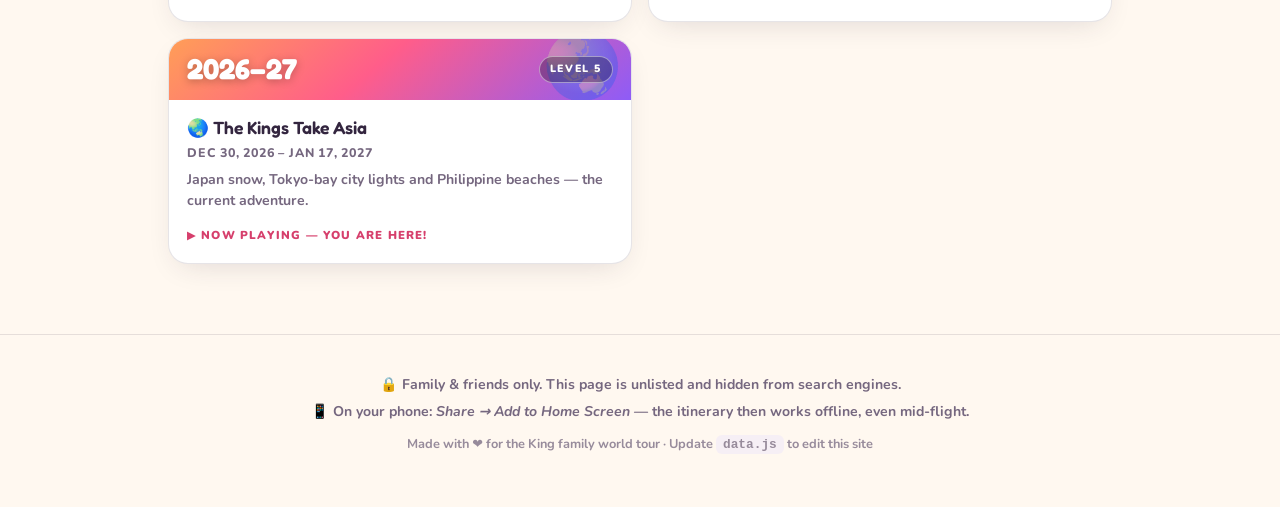
==== commit 6f4b1a5e: "Add 2024 level page and retro pixel-parade hero scenes on every level New Level 4 — "Player 4 Joins " ====
--- a/index.html
+++ b/index.html
@@ -1,5 +1,5 @@
 <!DOCTYPE html>
-<html lang="en">
+<html lang="en" data-trip="home">
 <head>
   <meta charset="UTF-8">
   <meta name="viewport" content="width=device-width, initial-scale=1, viewport-fit=cover">
@@ -43,12 +43,11 @@
 
   <main>
     <!-- ============ HERO ============ -->
-    <section class="hero">
+    <section class="hero hero--px">
       <div class="hero-decor" aria-hidden="true">
-        <span class="cloud c1"></span><span class="cloud c2"></span><span class="cloud c3"></span>
-        <span class="hero-plane">✈️</span>
         <span class="hero-sun"></span>
       </div>
+      <div class="pixel-scene" id="pixelScene" aria-hidden="true"></div>
       <div class="hero-inner">
         <p class="hero-kicker" id="heroDates">Dec 30, 2026 – Jan 17, 2027</p>
         <h1 id="heroTitle">The Kings Take Asia</h1>
@@ -152,5 +151,6 @@
   <script src="levels.js"></script>
   <script src="data.js"></script>
   <script src="app.js"></script>
+  <script src="pixels.js"></script>
 </body>
 </html>
--- a/styles.css
+++ b/styles.css
@@ -473,6 +473,30 @@
 .level-status.cleared { color: var(--ok); }
 .level-status.current { color: var(--accent); animation: pulse-line 1.6s ease-in-out infinite; }
 
+/* ---------------- pixel parade (retro hero scenes) ----------------
+   Rendered by pixels.js into .pixel-scene: canvas sprites, scaled up
+   with image-rendering: pixelated, animated purely with CSS. */
+.hero--px { padding-top: 14px; }
+.pixel-scene { position: relative; overflow: hidden; margin: 0 -18px 6px; } /* full-bleed past the hero's side padding */
+.pixel-scene canvas { display: block; image-rendering: pixelated; max-width: none; }
+.px-ground { position: absolute; left: 0; right: 0; bottom: 0; z-index: 0; image-rendering: pixelated; }
+.px-strip { position: relative; overflow: hidden; }
+.px-anim { animation: px-step 0.44s steps(2) infinite; }
+@keyframes px-step { from { transform: translateX(0); } to { transform: translateX(-100%); } }
+.px-walker { position: absolute; left: -200px; z-index: 3; animation: px-march linear infinite; }
+.px-cloud { position: absolute; left: -200px; z-index: 0; opacity: 0.9; animation: px-march linear infinite; }
+.px-plane { z-index: 1; opacity: 1; }
+@keyframes px-march { from { transform: translateX(0); } to { transform: translateX(calc(100vw + 400px)); } }
+.px-land { position: absolute; z-index: 1; transform: translateX(-50%); }
+.px-coin { position: absolute; z-index: 2; transform: translateX(-50%); animation: px-bob 1.7s ease-in-out infinite alternate; }
+@keyframes px-bob { from { transform: translateX(-50%) translateY(0); } to { transform: translateX(-50%) translateY(-7px); } }
+.px-hopper .px-strip { animation: px-hop 0.5s cubic-bezier(0.3, 0, 0.7, 1) infinite alternate; }
+@keyframes px-hop { from { transform: translateY(0); } to { transform: translateY(-8px); } }
+@media (prefers-reduced-motion: reduce) {
+  /* the parade politely stands still, spread across the scene */
+  .px-walker, .px-cloud { left: var(--rest, 40%); }
+}
+
 /* ---------------- footer / toast / misc ---------------- */
 .footer {
   margin-top: 70px; padding: 34px 18px 46px; text-align: center;
@@ -501,7 +525,7 @@
 }
 
 @media print {
-  .nav, .hero-decor, .hero-actions, .filters, .theme-toggle, .map-card, .footer .footer-heart { display: none !important; }
+  .nav, .hero-decor, .pixel-scene, .hero-actions, .filters, .theme-toggle, .map-card, .footer .footer-heart { display: none !important; }
   .reveal { opacity: 1 !important; transform: none !important; }
   body { background: #fff; color: #000; }
   .hero { background: none; color: #000; padding: 10px; }
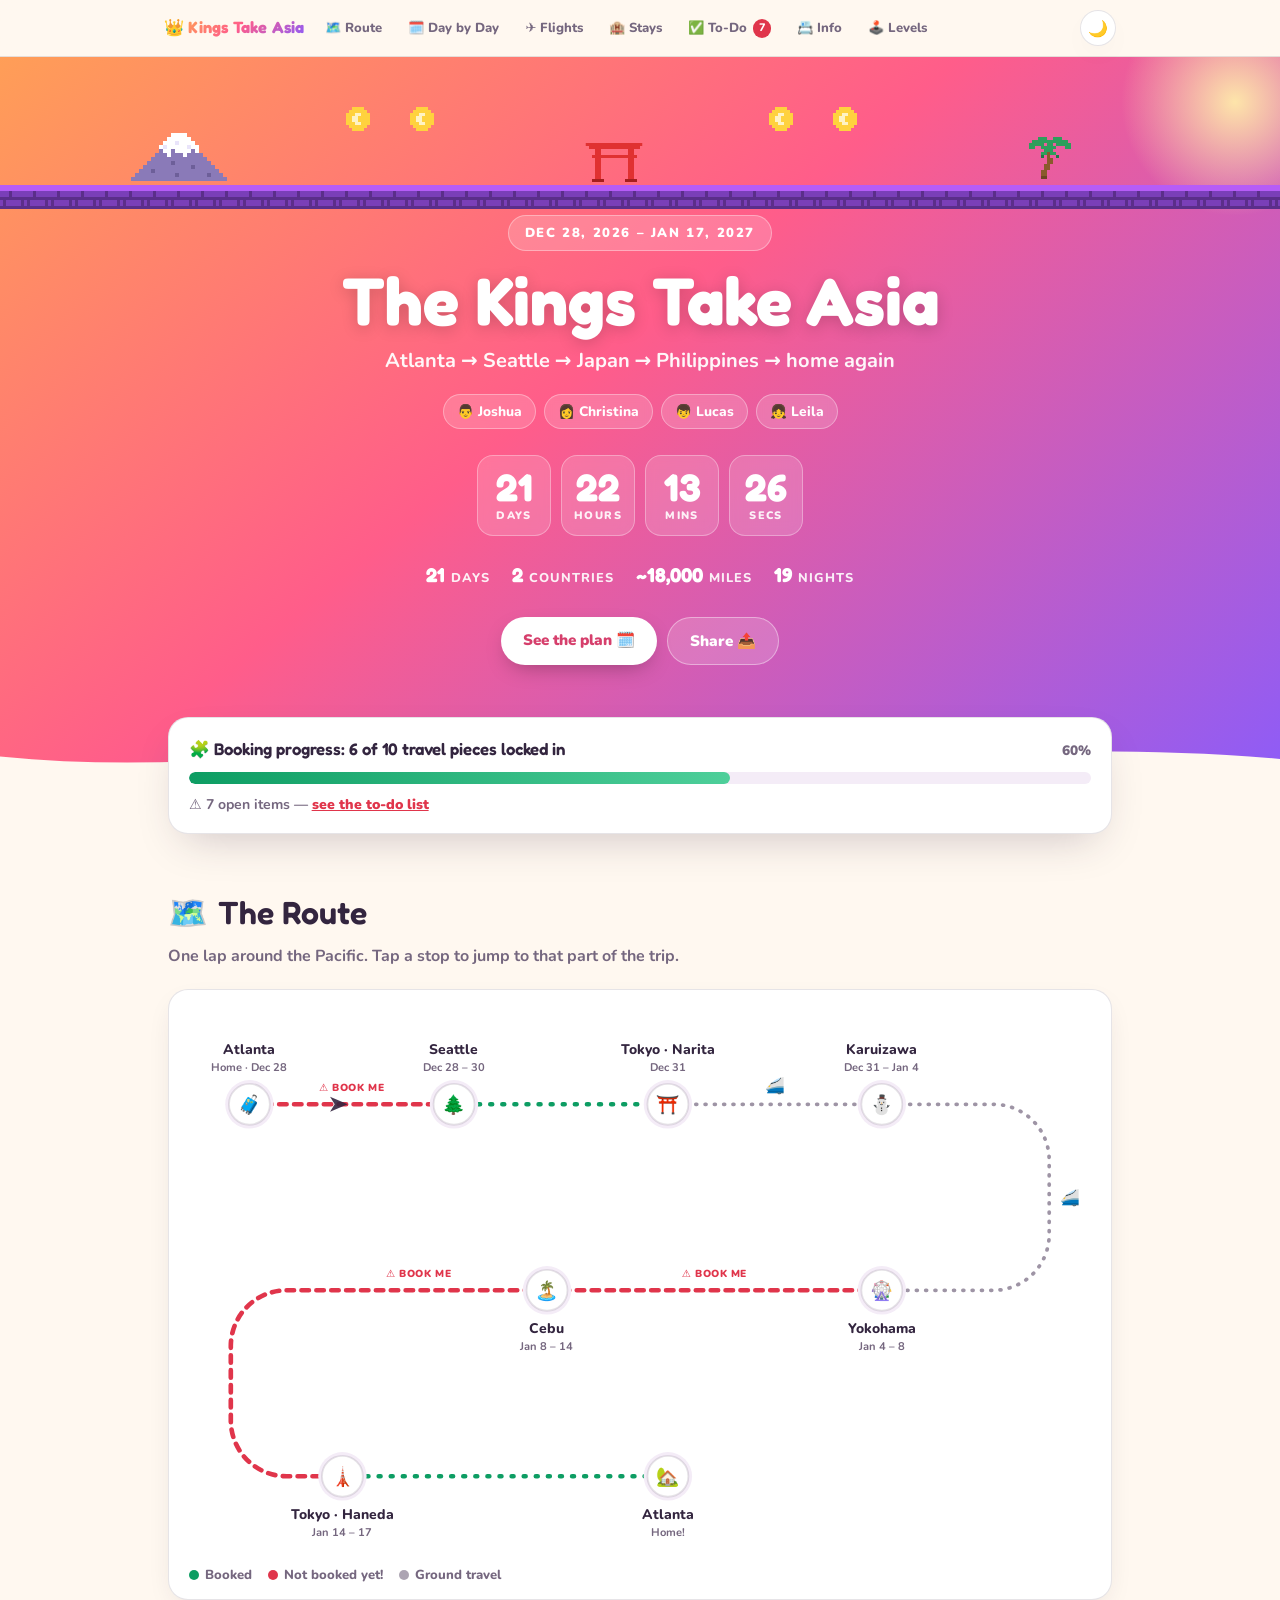
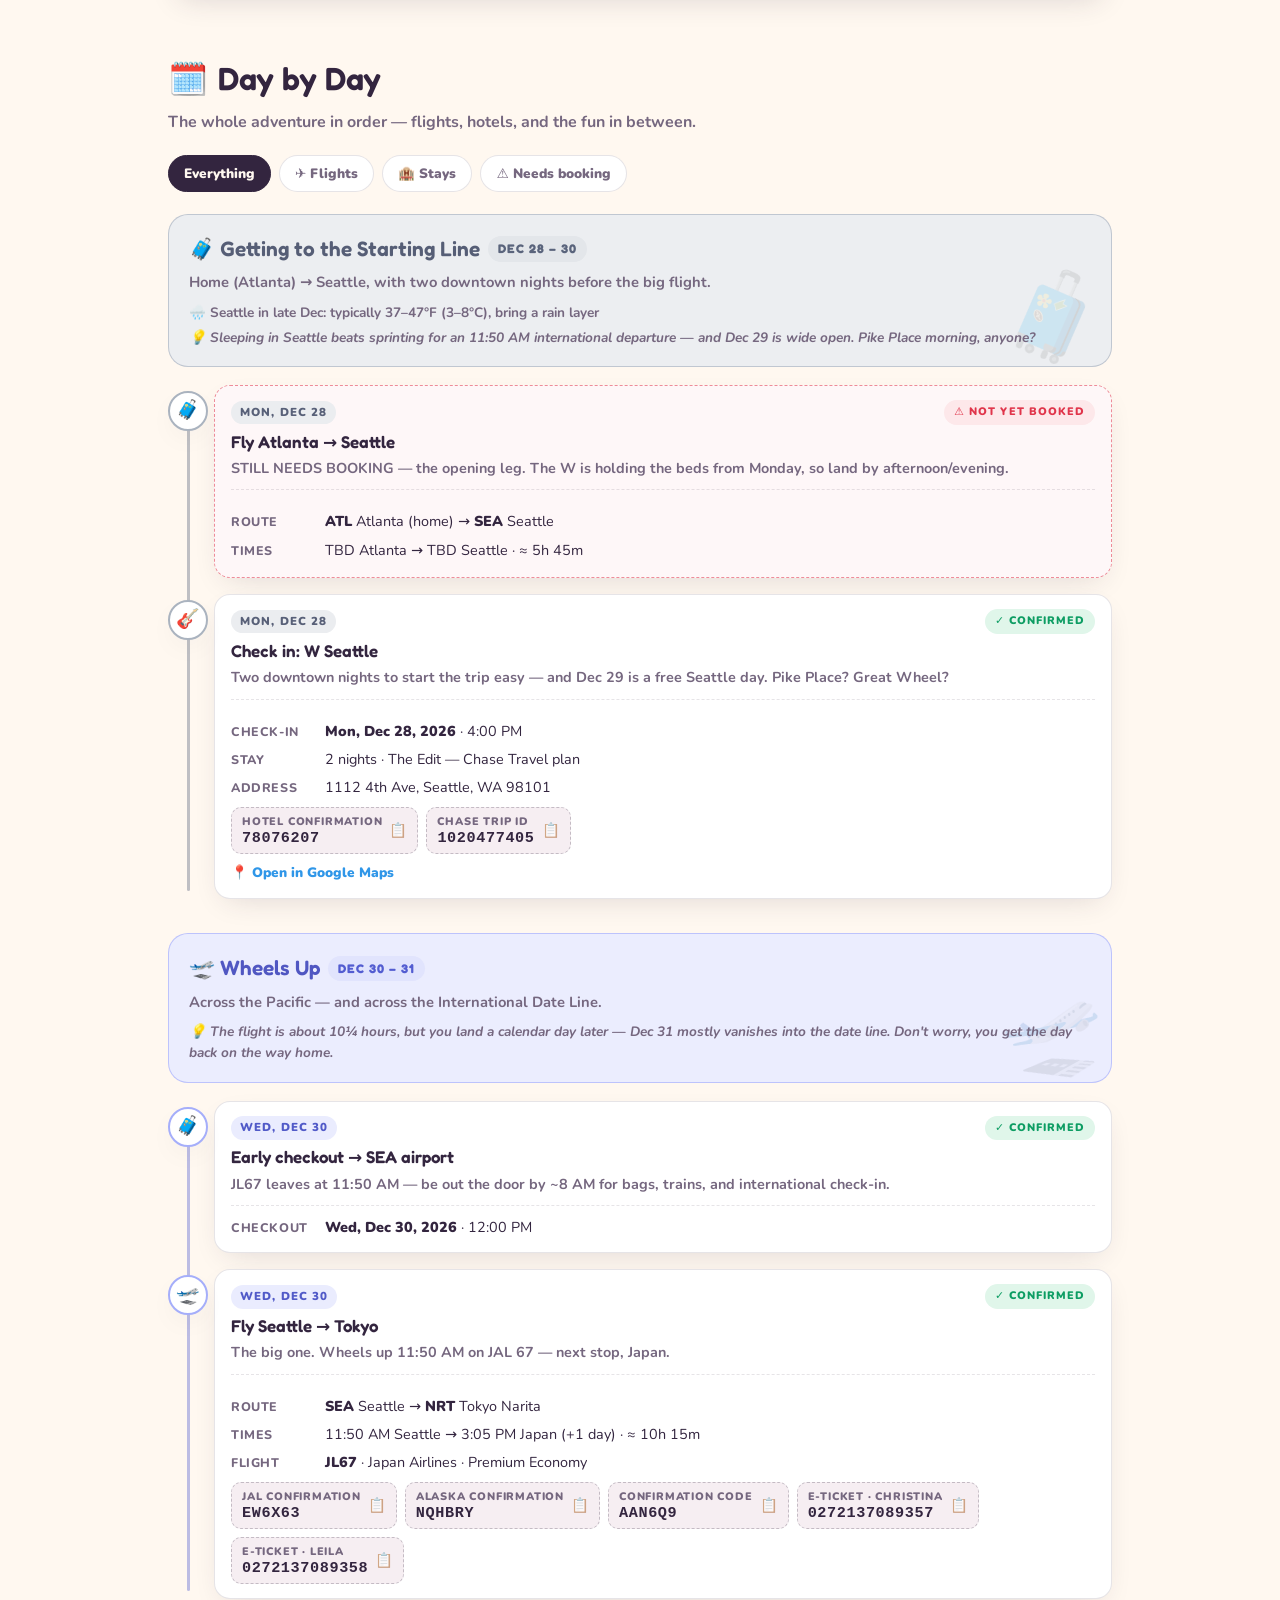
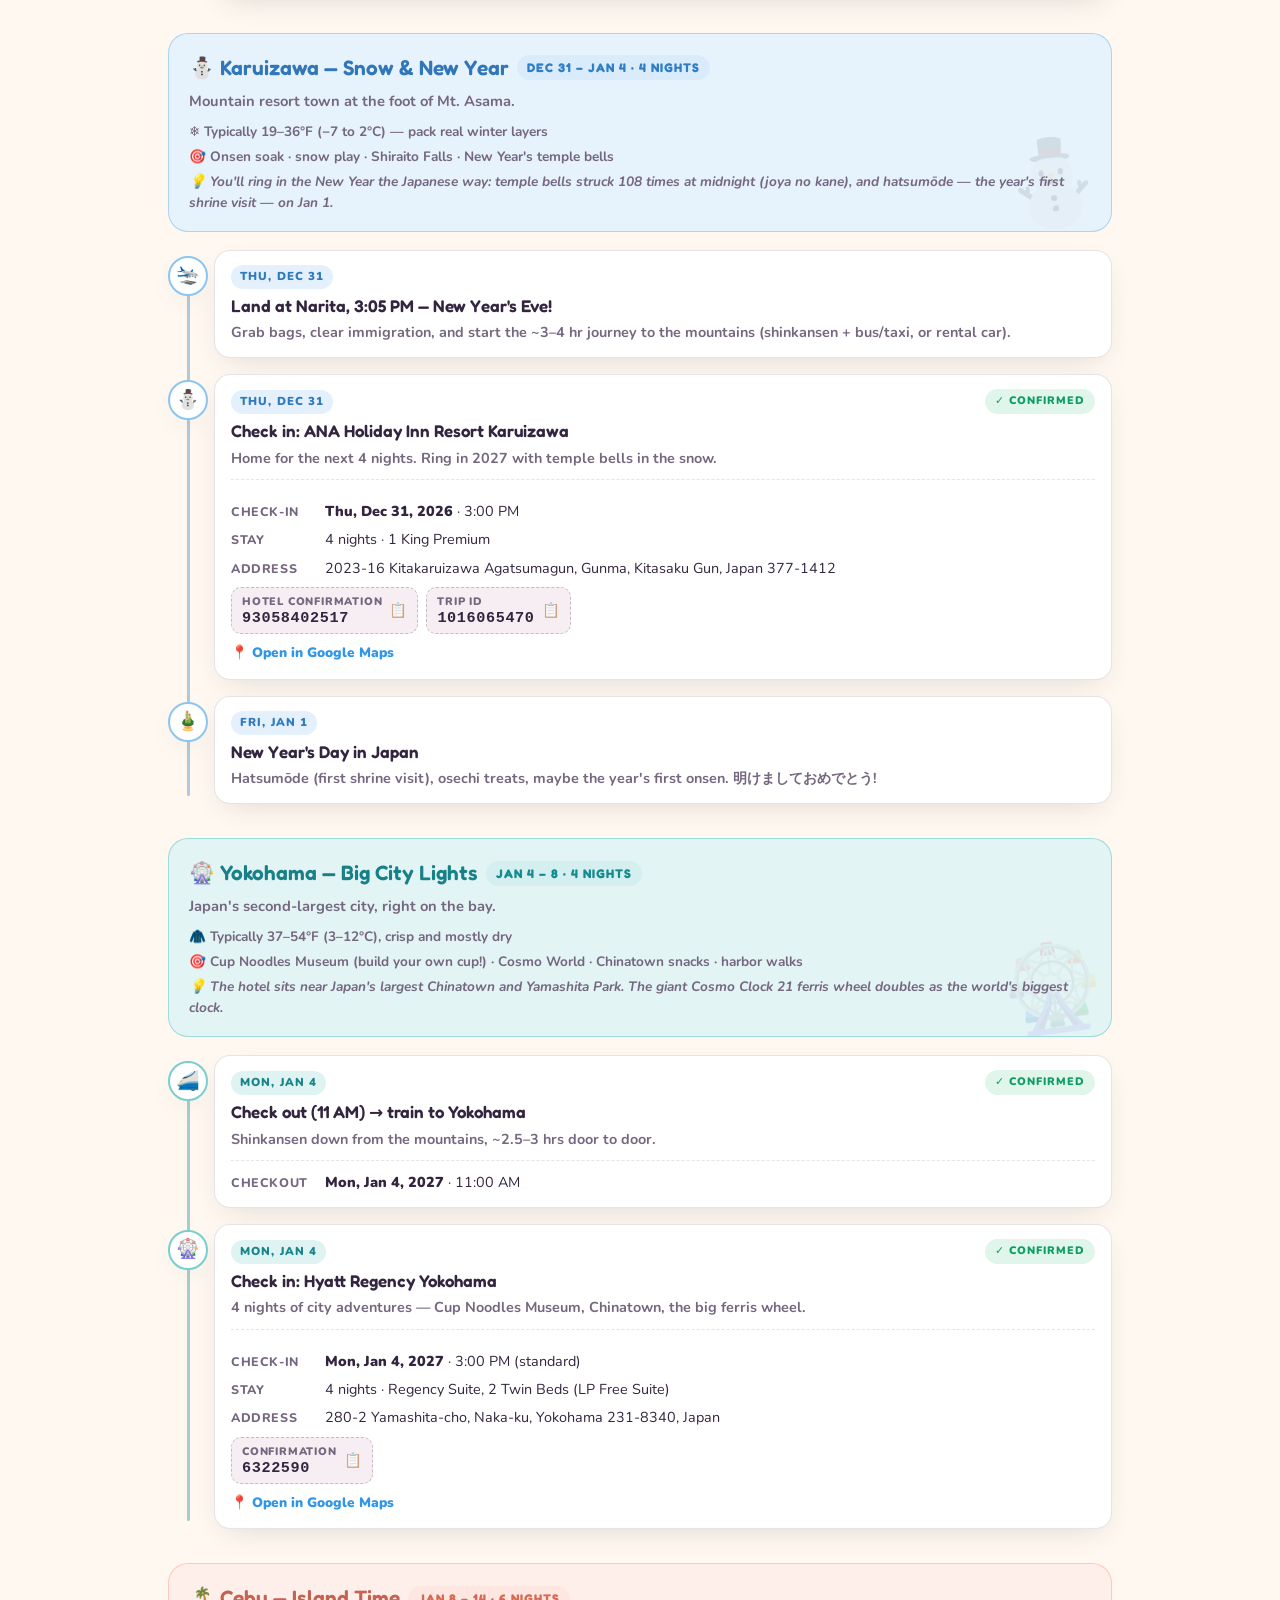
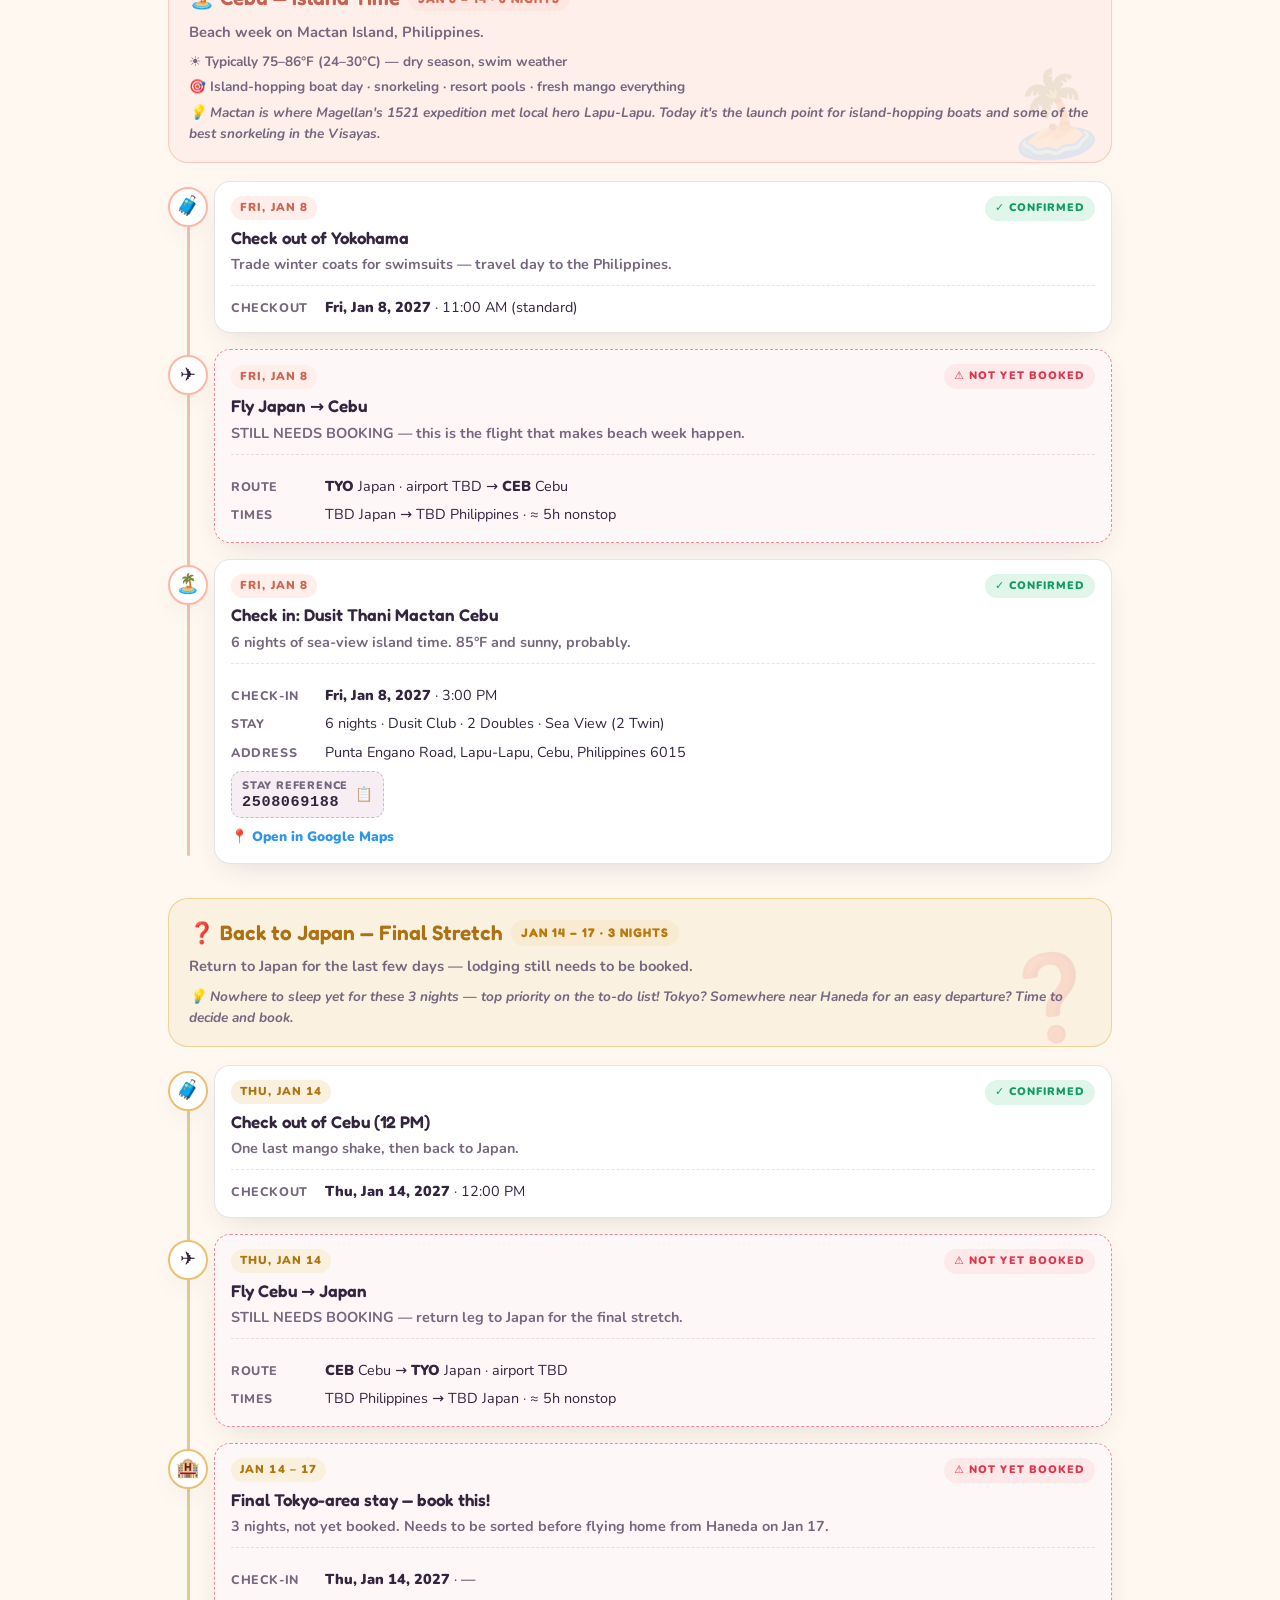
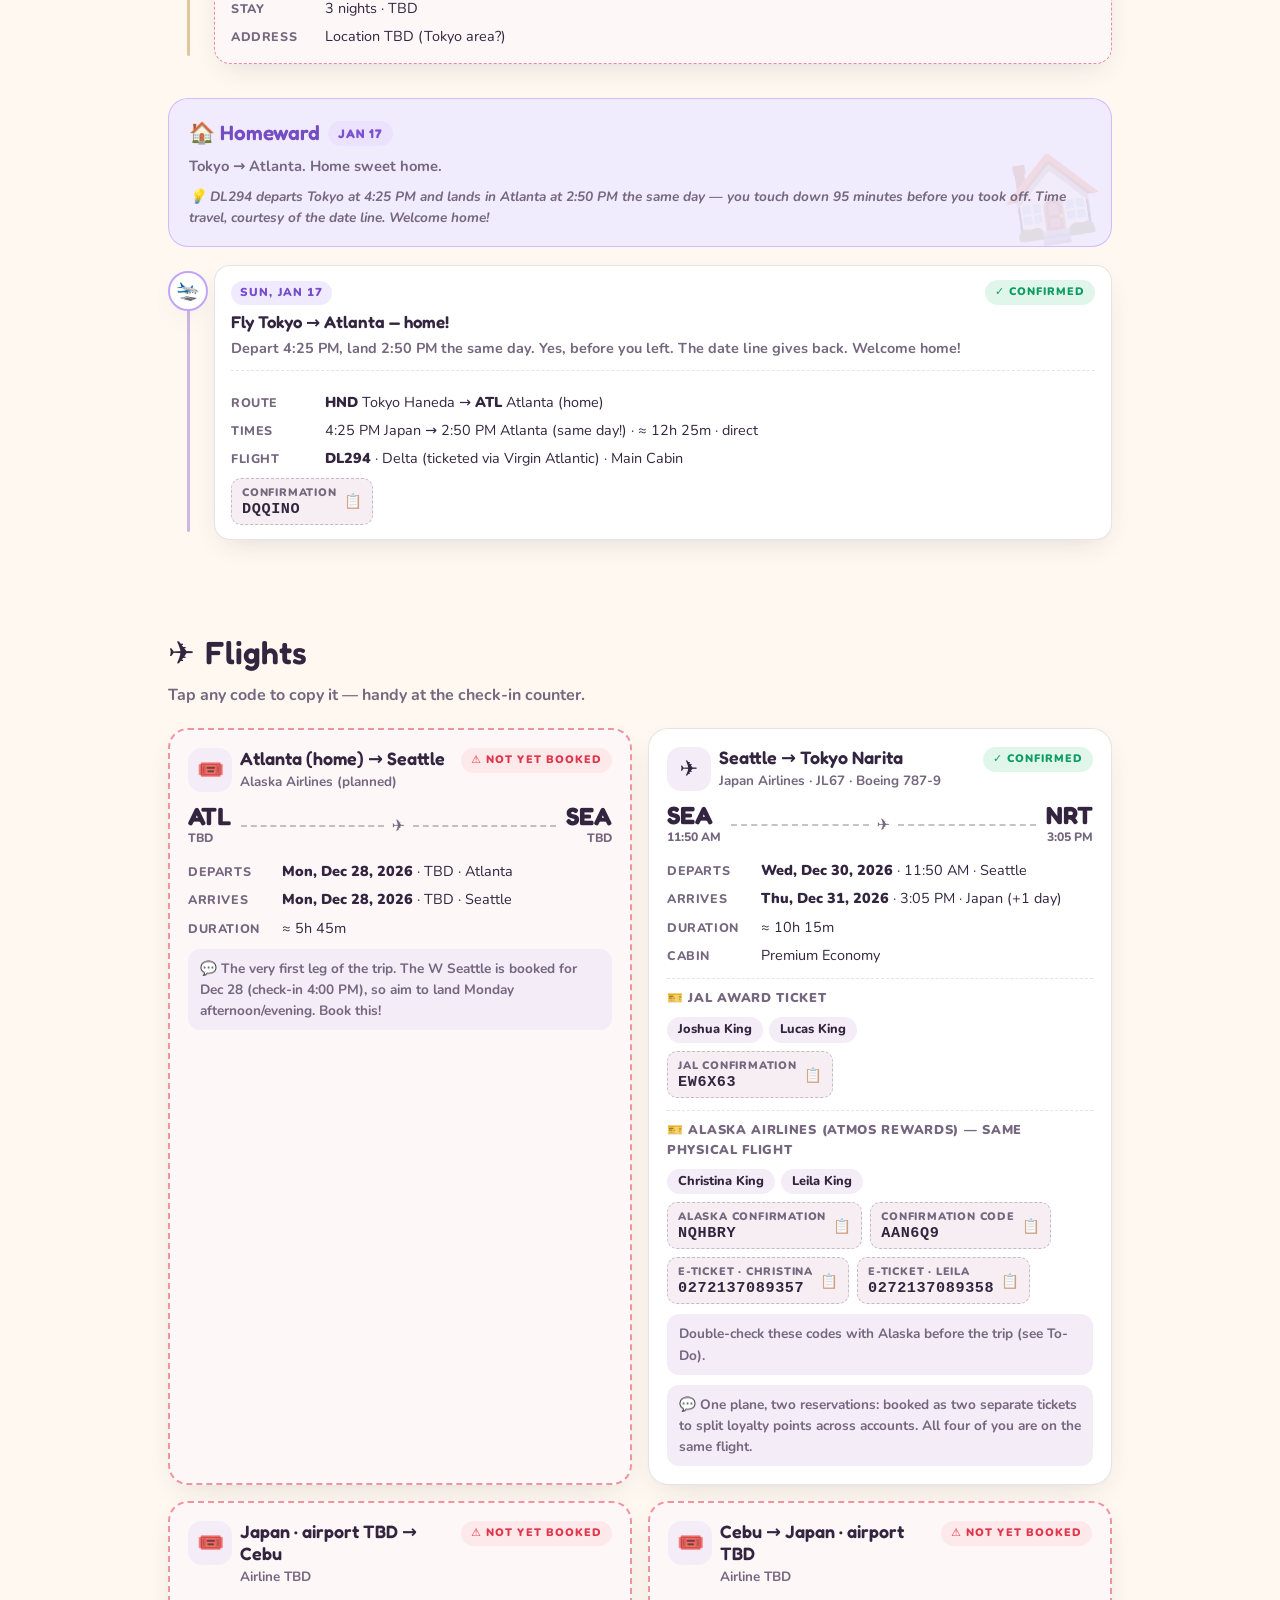
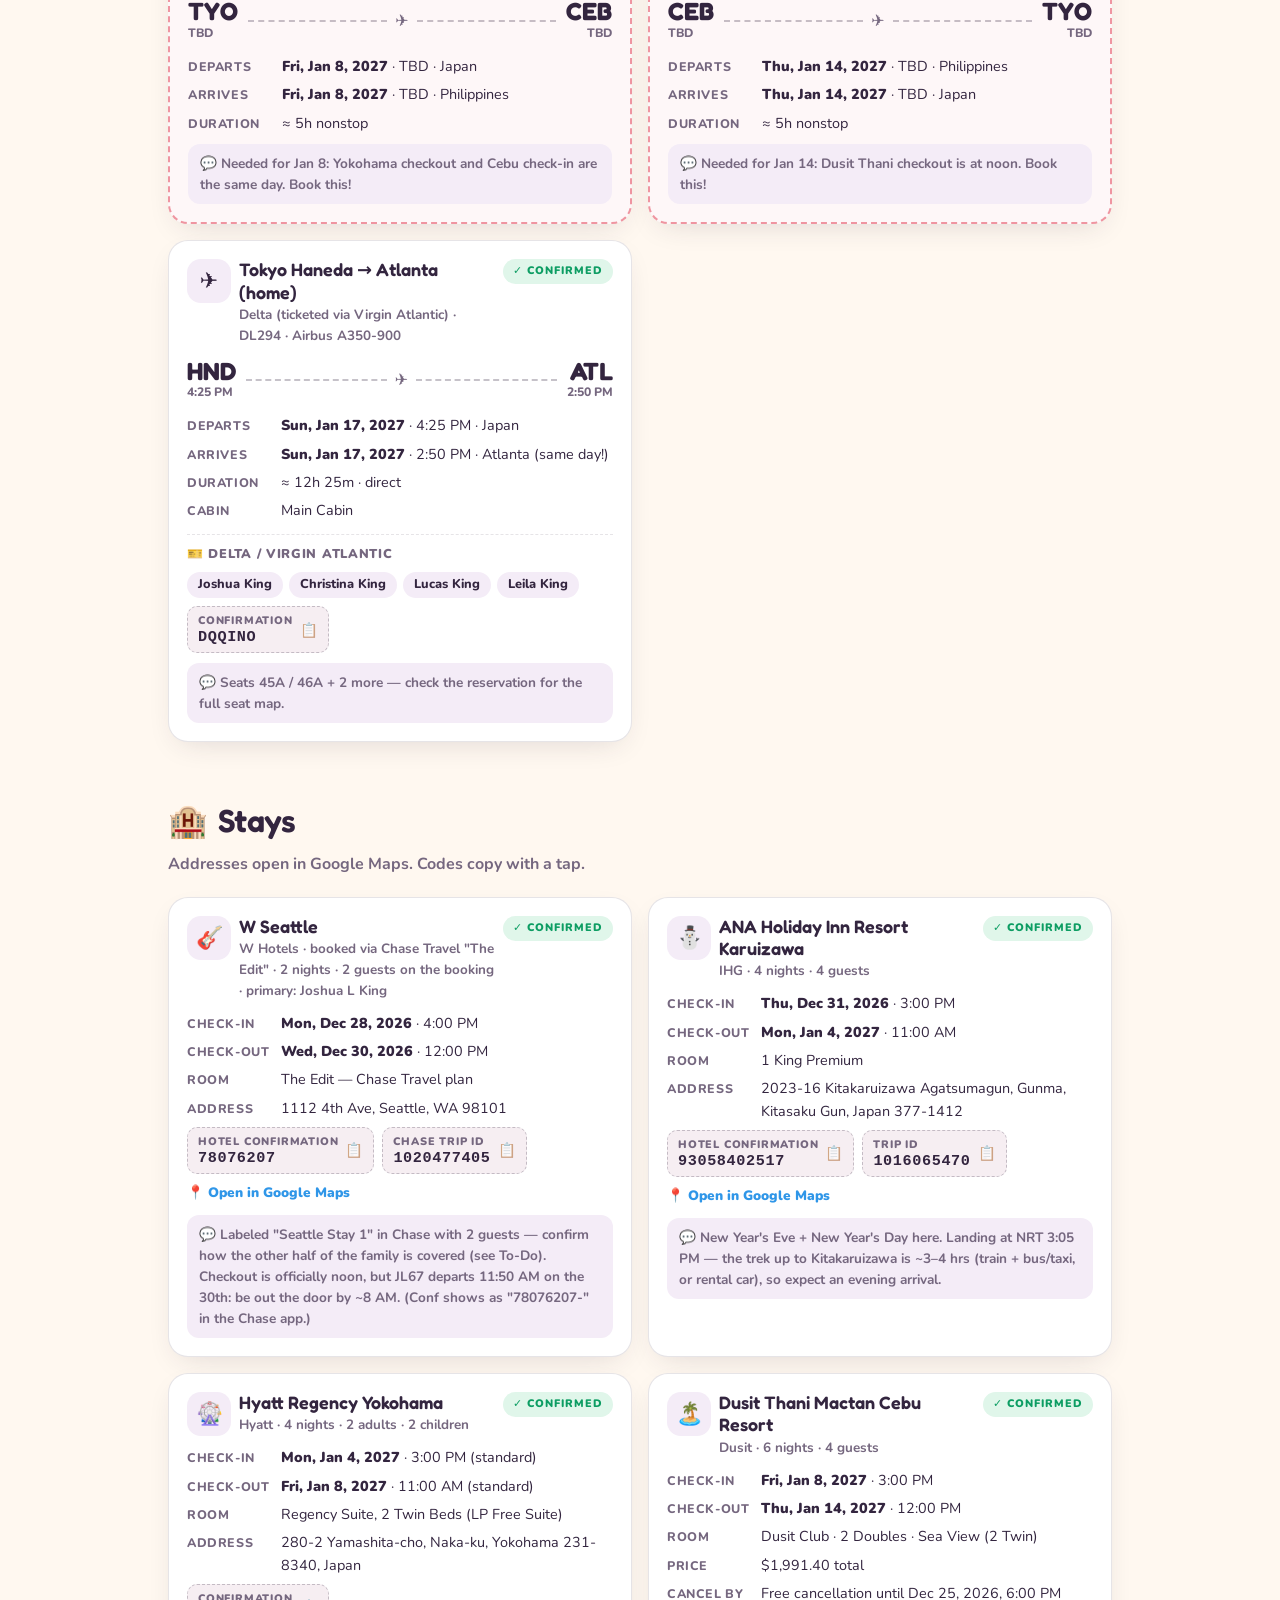
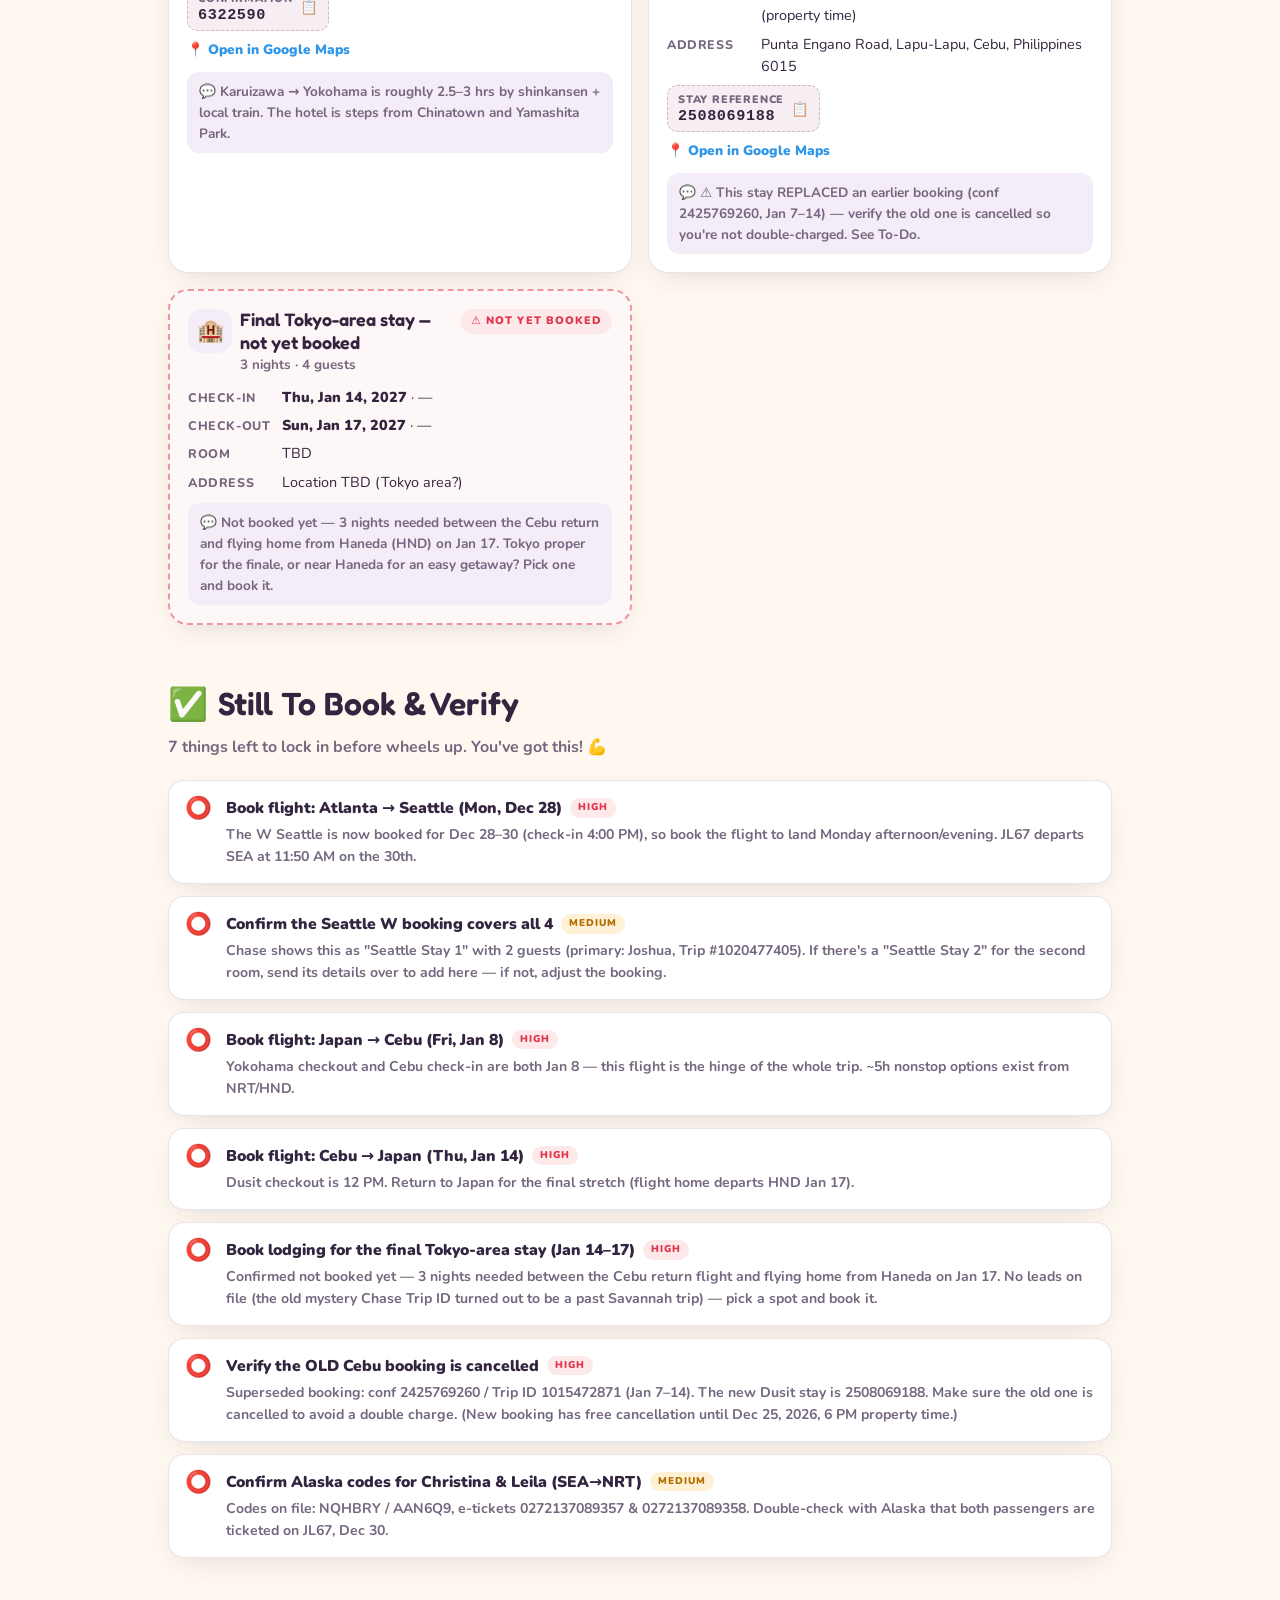
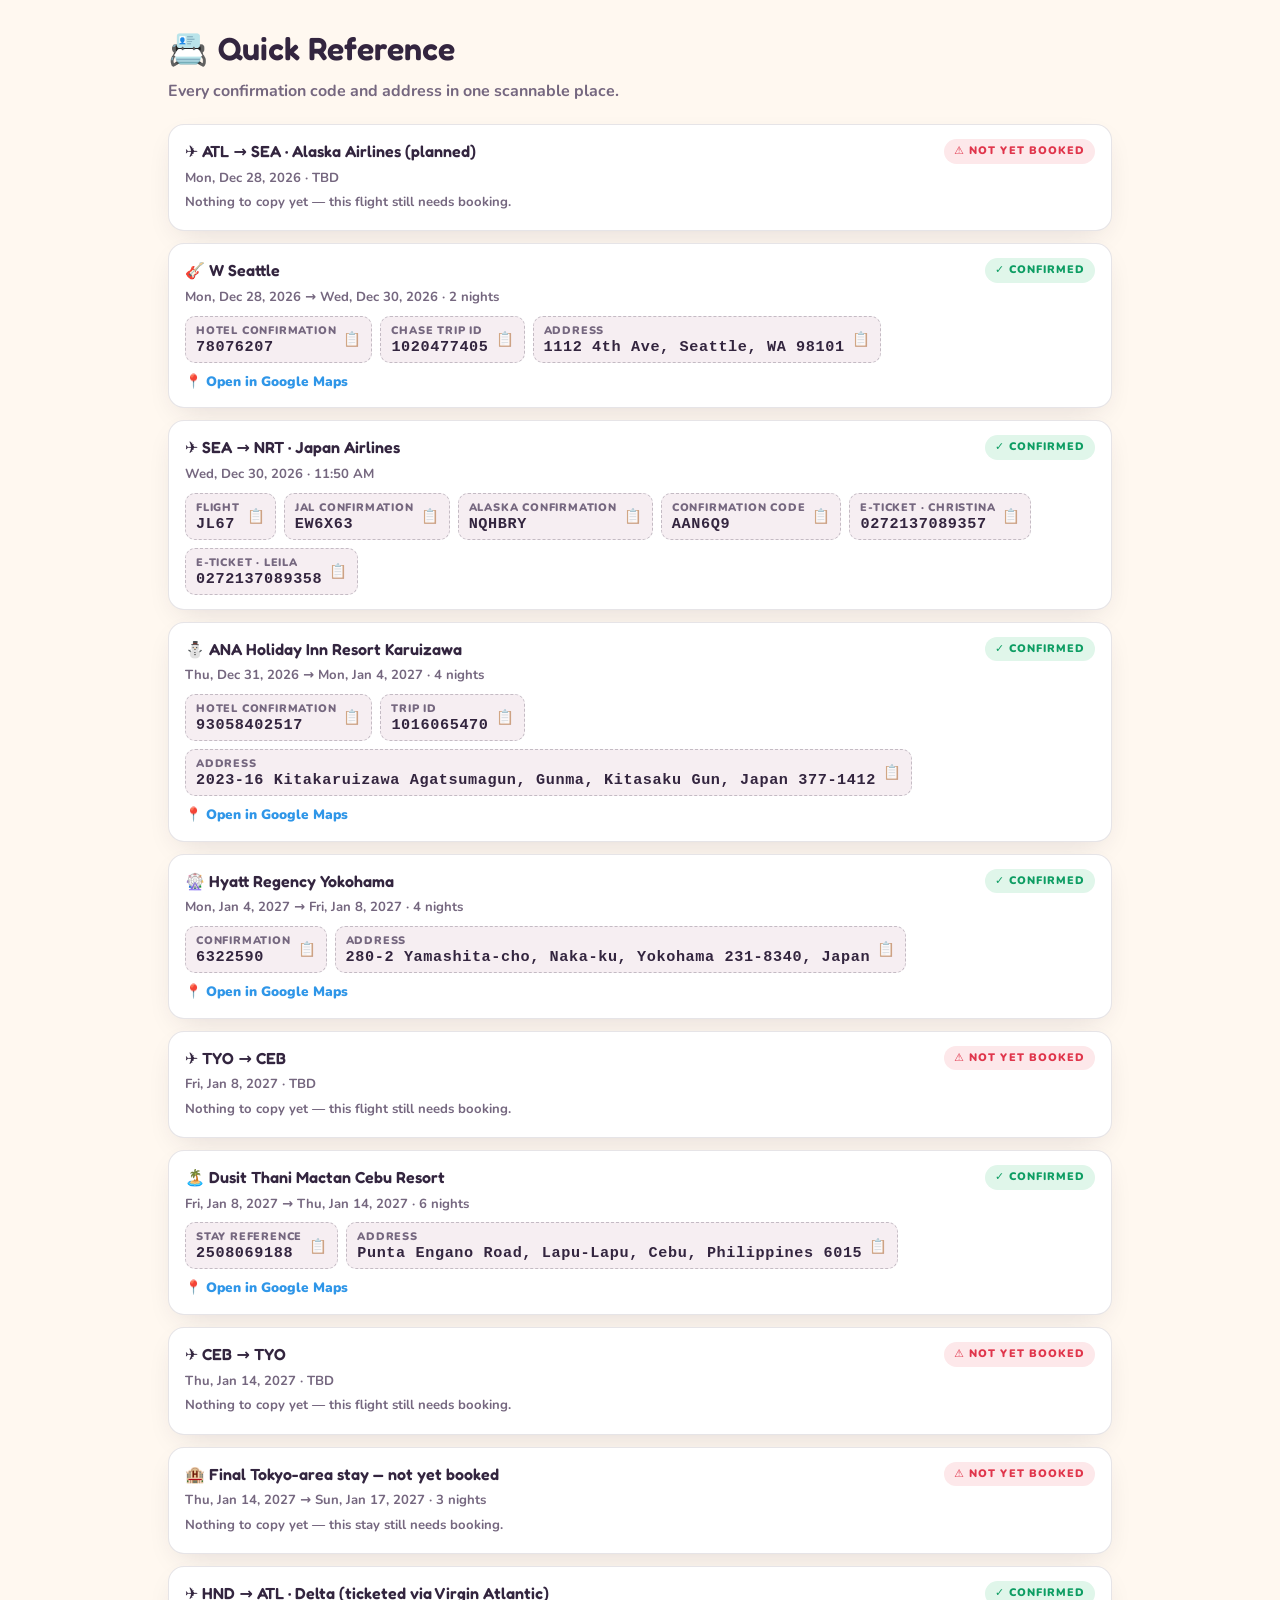
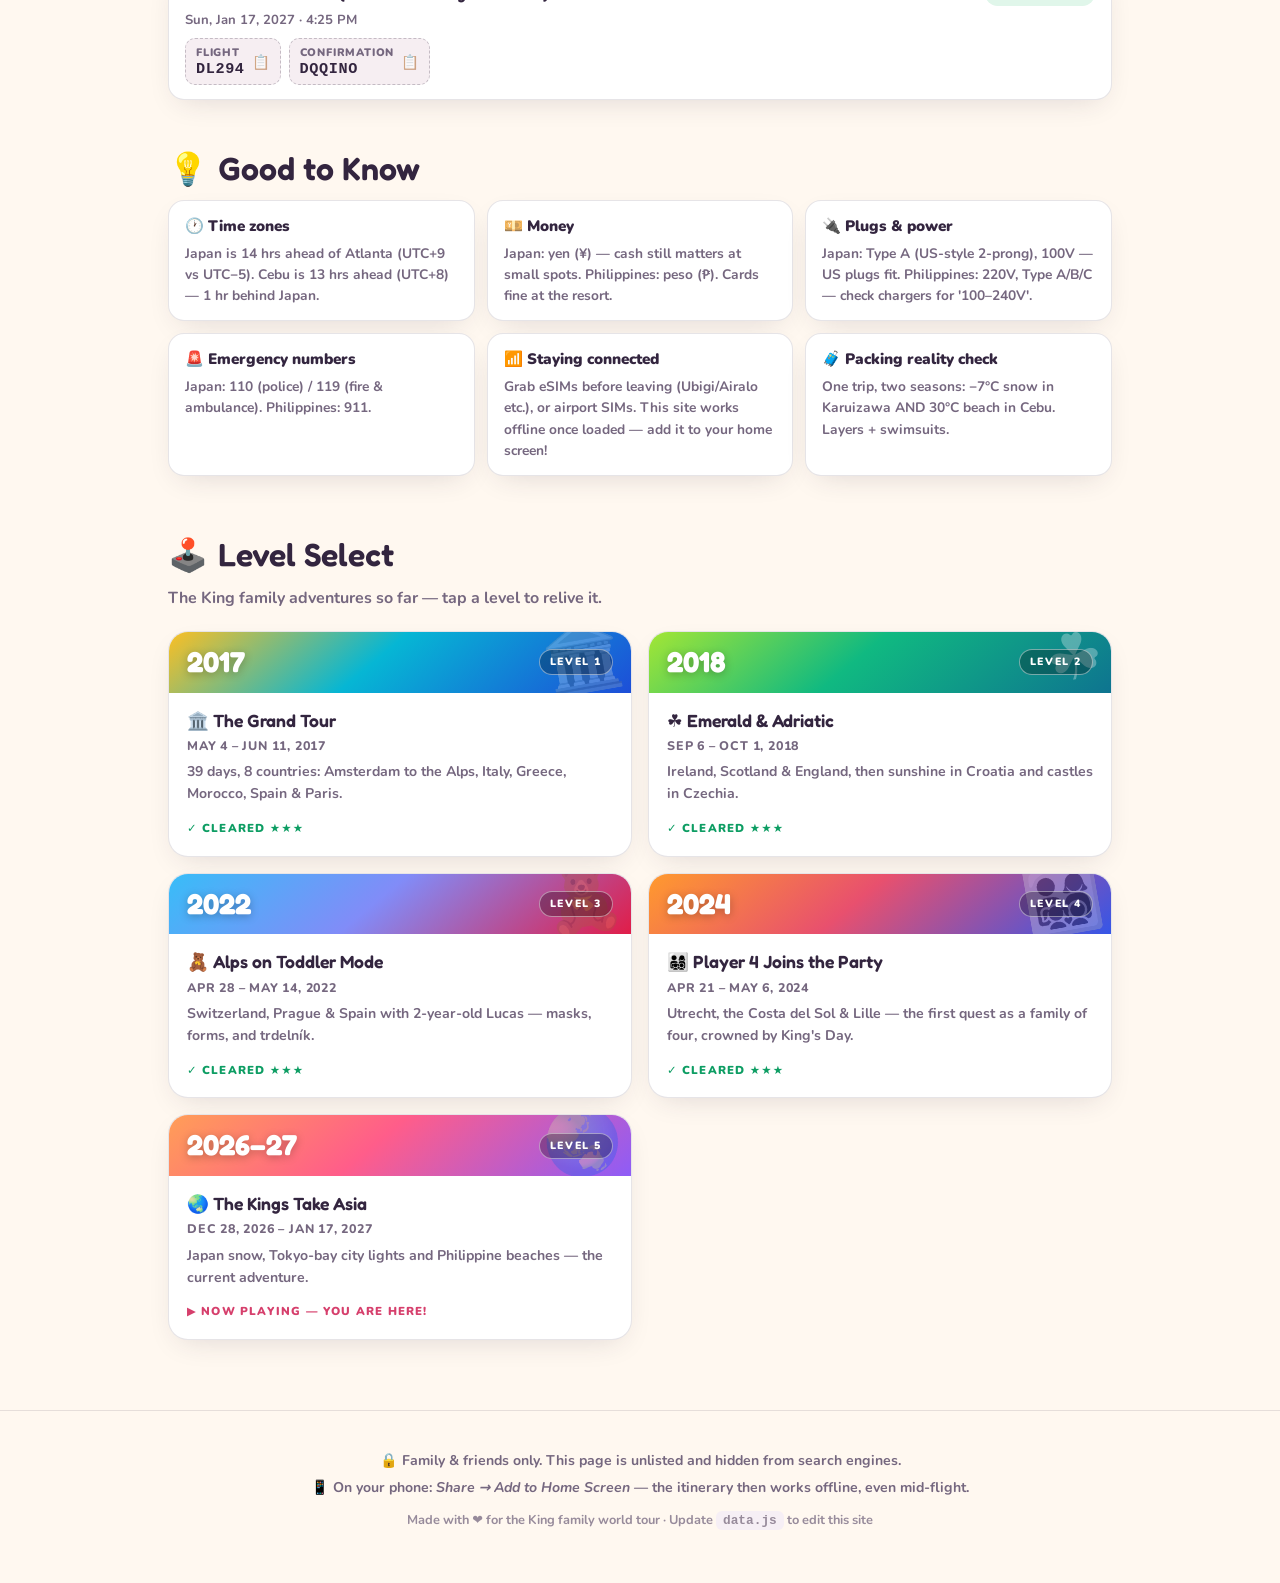
==== commit 69ab1736: "Remove resolved mystery Chase booking from Jan 14-17 lodging Trip #1018055048 turned out to be an un" ====
--- a/index.html
+++ b/index.html
@@ -49,9 +49,9 @@
       </div>
       <div class="pixel-scene" id="pixelScene" aria-hidden="true"></div>
       <div class="hero-inner">
-        <p class="hero-kicker" id="heroDates">Dec 30, 2026 – Jan 17, 2027</p>
+        <p class="hero-kicker" id="heroDates">Dec 28, 2026 – Jan 17, 2027</p>
         <h1 id="heroTitle">The Kings Take Asia</h1>
-        <p class="hero-sub" id="heroSub">Seattle → Japan → Philippines → home again</p>
+        <p class="hero-sub" id="heroSub">Atlanta → Seattle → Japan → Philippines → home again</p>
 
         <div class="travelers" id="travelers"></div>
 
